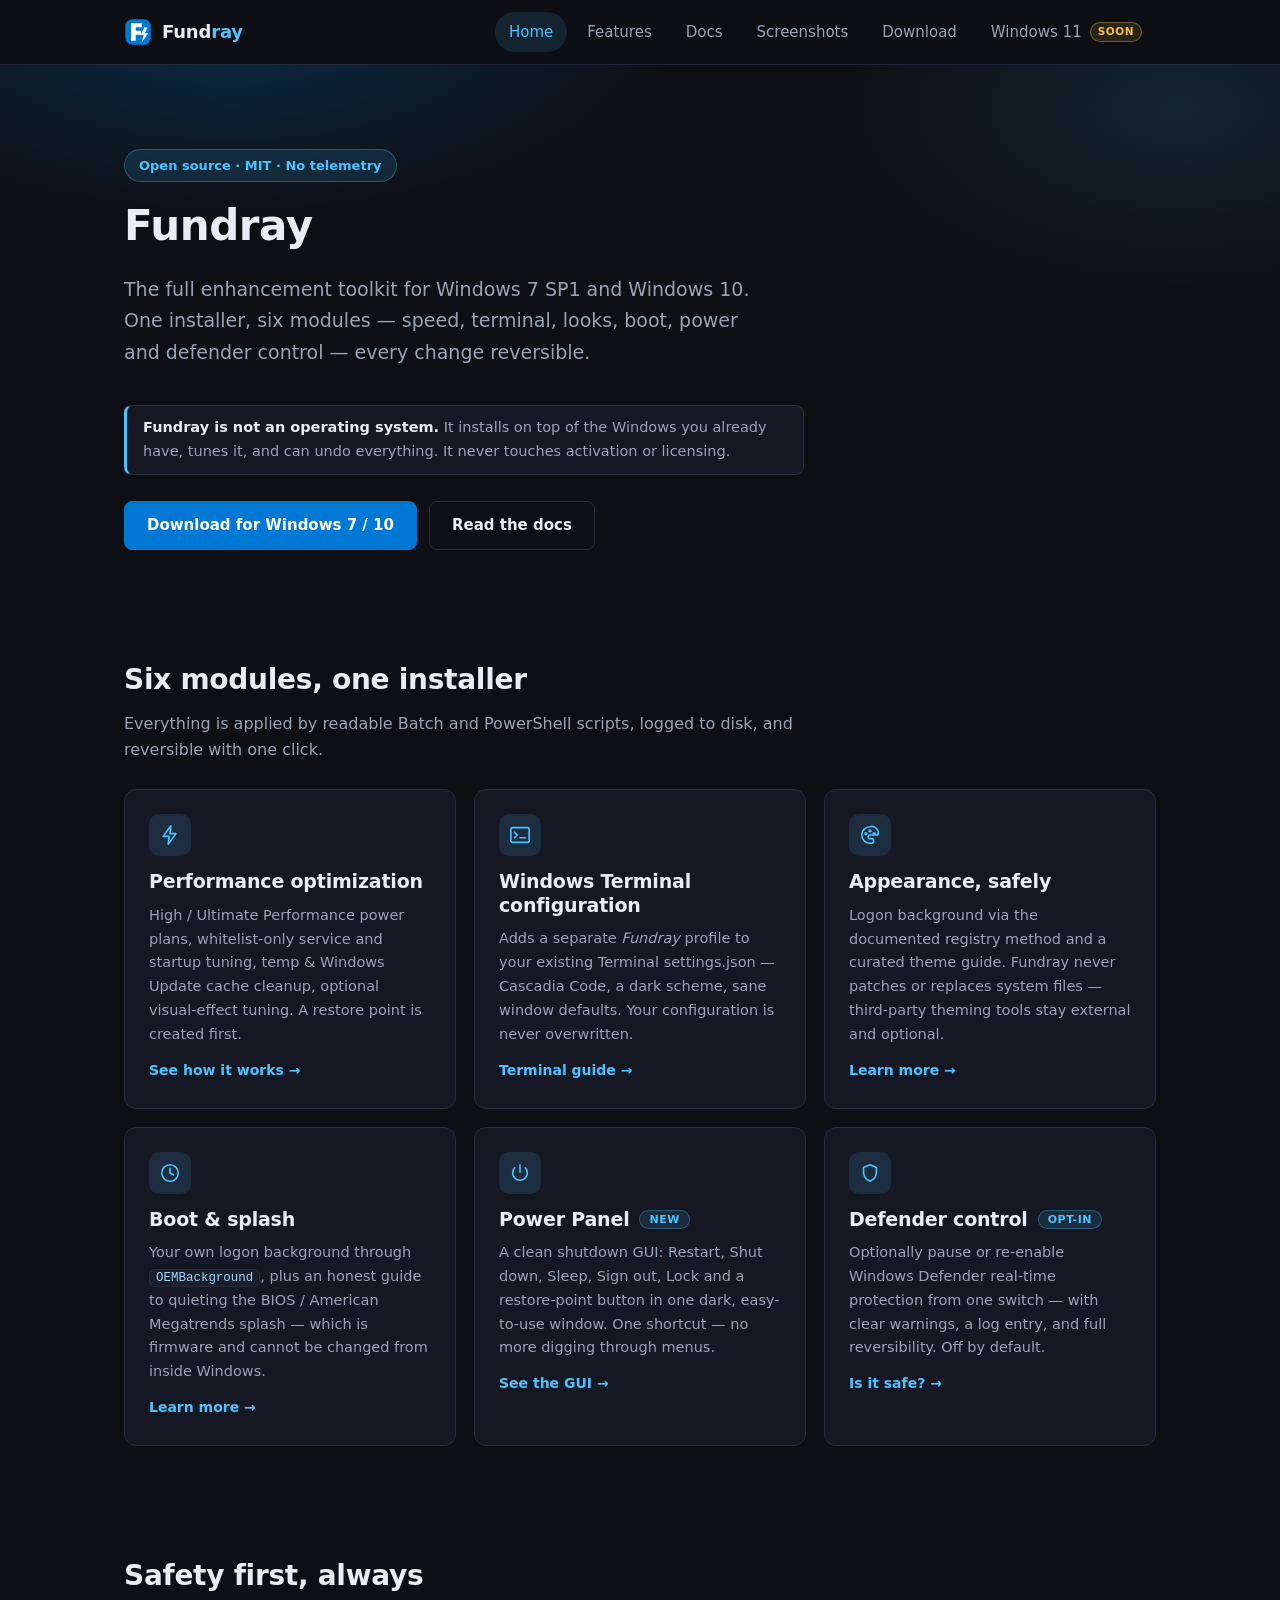
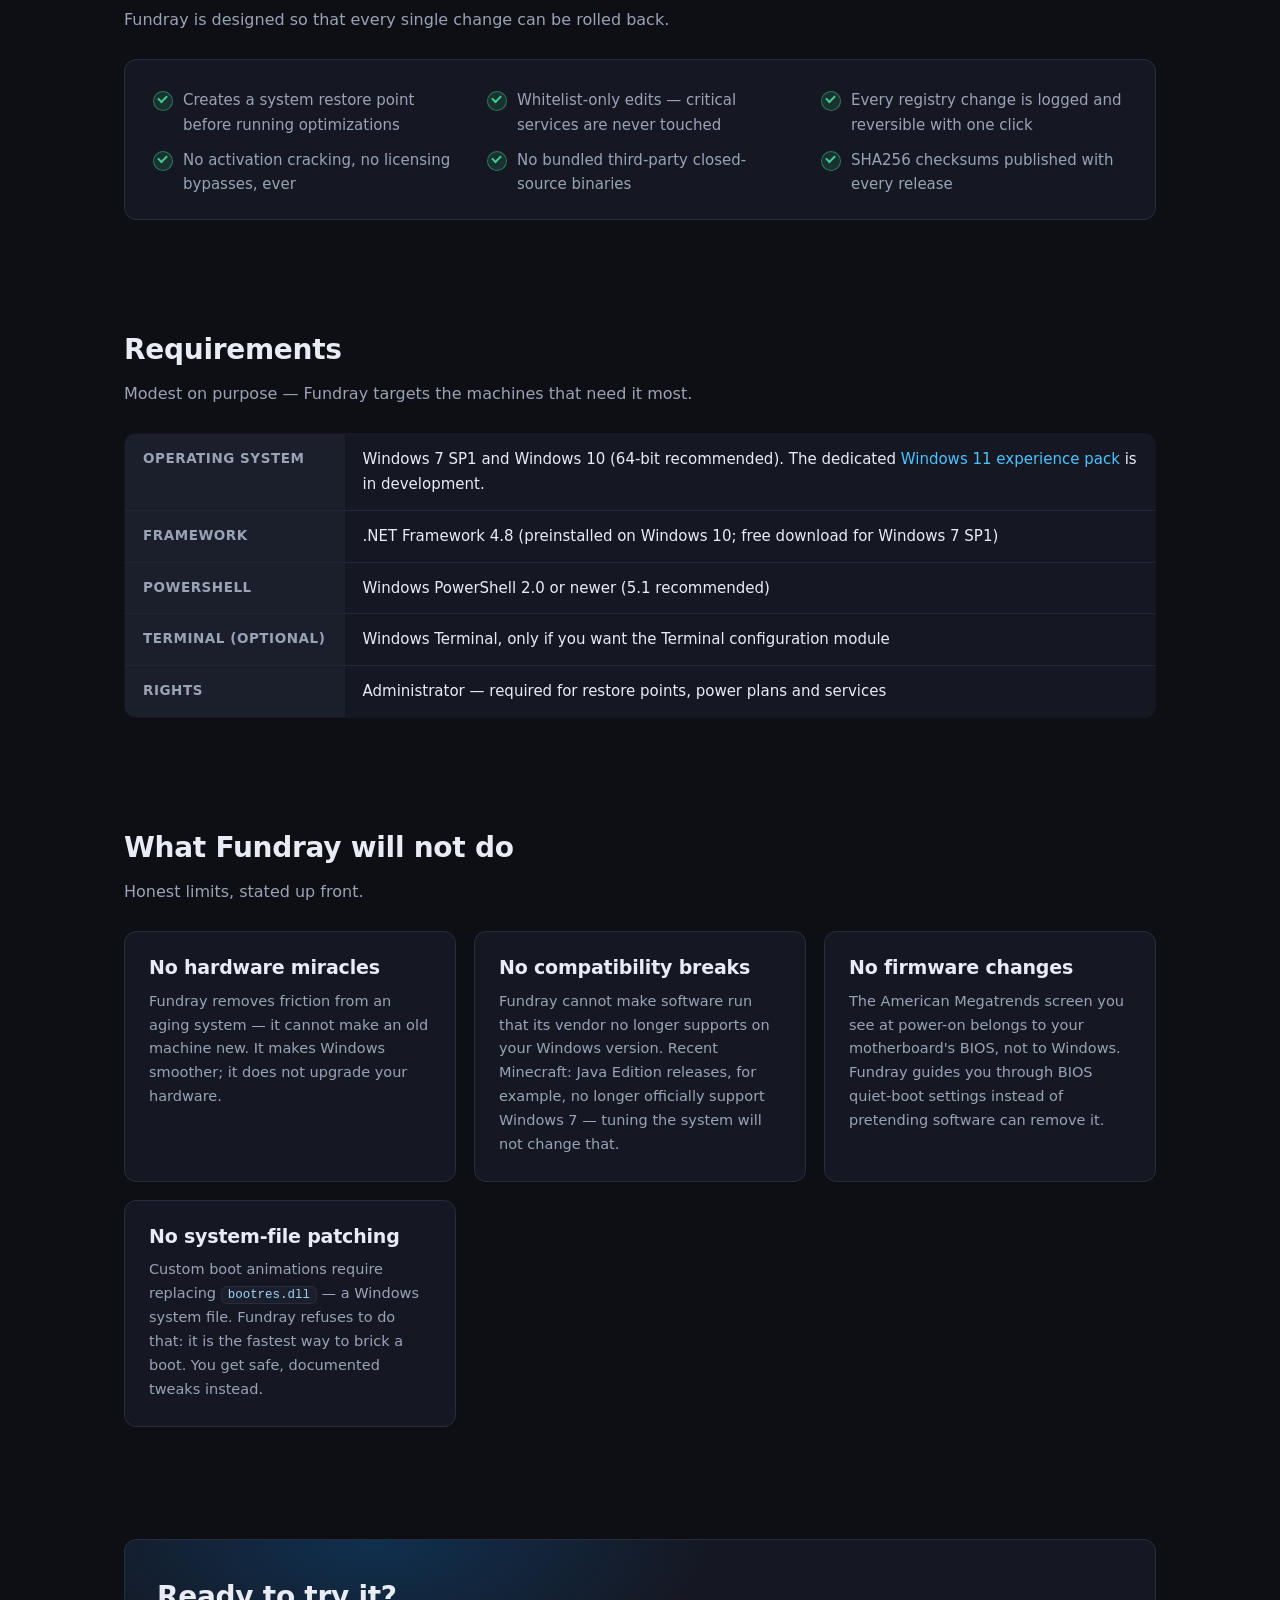
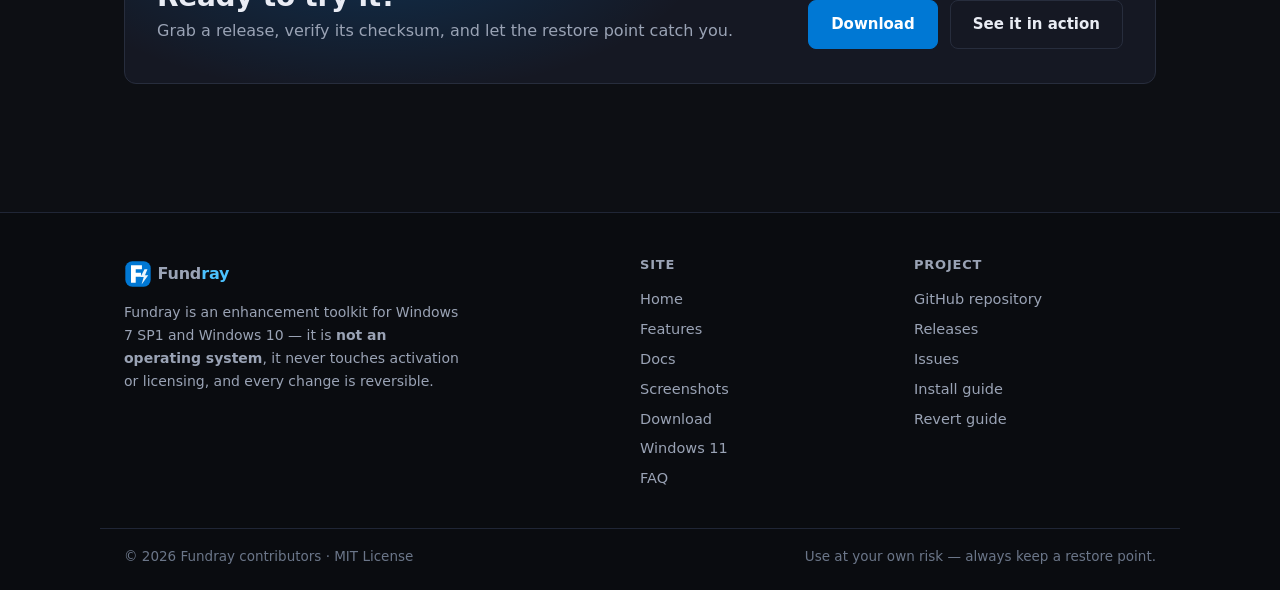
==== index.html @ c8b60fe6 "Fundray v2: full website (7 pages, dark theme, docs+screenshots+FAQ), full installer for Win7/10, Po" ====
<!DOCTYPE html>
<html lang="en">
<head>
  <meta charset="utf-8">
  <meta name="viewport" content="width=device-width, initial-scale=1">
  <title>Fundray — Windows Enhancement Toolkit (not an operating system)</title>
  <meta name="description" content="Fundray is a safe, reversible enhancement toolkit for Windows 7 SP1 and Windows 10: performance tweaks, Windows Terminal configuration, boot and splash, a shutdown GUI and optional Defender control. It is not an operating system.">
  <link rel="icon" type="image/svg+xml" href="assets/favicon.svg">
  <link rel="stylesheet" href="styles.css">
</head>
<body>

  <header class="site-header">
    <div class="nav container">
      <a class="brand" href="index.html">
        <svg class="logo" viewBox="0 0 32 32" xmlns="http://www.w3.org/2000/svg" aria-hidden="true">
          <defs><linearGradient id="lgf-idx" x1="0" y1="0" x2="32" y2="32">
            <stop stop-color="#0078d4"/><stop offset="1" stop-color="#4cc2ff"/>
          </linearGradient></defs>
          <rect x="1.5" y="1.5" width="29" height="29" rx="8" fill="url(#lgf-idx)"/>
          <path d="M8 6h12.5v4.6h-7.1v3.9h6v4.5h-6V26H8z" fill="#fff"/>
          <path d="M23.4 10.6l-4.6 8.9h3.7l-2.4 8.4 7.6-10.6h-3.7l2.8-6.7z" fill="#fff" opacity="0.92"/>
        </svg>
        <span class="brand-name">Fund<span>ray</span></span>
      </a>

      <input type="checkbox" id="nav-toggle" class="nav-toggle" aria-label="Toggle navigation menu">
      <label for="nav-toggle" class="nav-burger" aria-label="Menu">
        <span></span><span></span><span></span>
      </label>

      <ul class="nav-links">
        <li><a href="index.html" class="active">Home</a></li>
        <li><a href="features.html">Features</a></li>
        <li><a href="docs.html">Docs</a></li>
        <li><a href="screenshots.html">Screenshots</a></li>
        <li><a href="download.html">Download</a></li>
        <li><a href="windows11.html">Windows 11 <span class="badge-soon">Soon</span></a></li>
      </ul>
    </div>
  </header>

  <main>


    <section class="hero">
      <div class="container">
        <span class="pill">Open source &middot; MIT &middot; No telemetry</span>
        <h1>Fundray</h1>
        <p class="lead">The full enhancement toolkit for Windows 7 SP1 and Windows 10. One installer,
        six modules — speed, terminal, looks, boot, power and defender control — every change
        reversible.</p>

        <div class="hero-note">
          <strong>Fundray is not an operating system.</strong> It installs on top of the Windows
          you already have, tunes it, and can undo everything. It never touches activation or
          licensing.
        </div>

        <div class="cta-row">
          <a class="btn btn-primary" href="download.html">Download for Windows 7 / 10</a>
          <a class="btn btn-ghost" href="docs.html">Read the docs</a>
        </div>
      </div>
    </section>

    <section class="section">
      <div class="container">
        <div class="section-head">
          <h2>Six modules, one installer</h2>
          <p>Everything is applied by readable Batch and PowerShell scripts, logged to disk,
          and reversible with one click.</p>
        </div>

        <div class="grid-features">
                    <div class="card">
            <div class="card-icon">
              <svg viewBox="0 0 24 24" fill="none" stroke="#4cc2ff" stroke-width="1.8" stroke-linecap="round" stroke-linejoin="round" aria-hidden="true"><path d="M13 2L4.5 13.5H11L10 22l8.5-11.5H12z"/></svg>
            </div>
            <h3>Performance optimization</h3>
            <p>High / Ultimate Performance power plans, whitelist-only service and startup tuning, temp &amp; Windows Update cache cleanup, optional visual-effect tuning. A restore point is created first.</p>
            <a class="card-link" href="features.html">See how it works &rarr;</a>
          </div>
                    <div class="card">
            <div class="card-icon">
              <svg viewBox="0 0 24 24" fill="none" stroke="#4cc2ff" stroke-width="1.8" stroke-linecap="round" stroke-linejoin="round" aria-hidden="true"><rect x="2" y="4" width="20" height="16" rx="2"/><path d="M6 9l3 3-3 3M12 15h6"/></svg>
            </div>
            <h3>Windows Terminal configuration</h3>
            <p>Adds a separate <em>Fundray</em> profile to your existing Terminal settings.json — Cascadia Code, a dark scheme, sane window defaults. Your configuration is never overwritten.</p>
            <a class="card-link" href="docs.html">Terminal guide &rarr;</a>
          </div>
                    <div class="card">
            <div class="card-icon">
              <svg viewBox="0 0 24 24" fill="none" stroke="#4cc2ff" stroke-width="1.8" stroke-linecap="round" stroke-linejoin="round" aria-hidden="true"><path d="M12 3a9 9 0 1 0 0 18h1.5a2.5 2.5 0 0 0 0-5H12a2 2 0 0 1 0-4h7a2 2 0 0 0 2-2 7 7 0 0 0-9-7z"/><circle cx="7.5" cy="10.5" r="1"/><circle cx="12" cy="7.5" r="1"/><circle cx="16.5" cy="10.5" r="1"/></svg>
            </div>
            <h3>Appearance, safely</h3>
            <p>Logon background via the documented registry method and a curated theme guide. Fundray never patches or replaces system files — third-party theming tools stay external and optional.</p>
            <a class="card-link" href="features.html">Learn more &rarr;</a>
          </div>
                    <div class="card">
            <div class="card-icon">
              <svg viewBox="0 0 24 24" fill="none" stroke="#4cc2ff" stroke-width="1.8" stroke-linecap="round" stroke-linejoin="round" aria-hidden="true"><circle cx="12" cy="12" r="9"/><path d="M12 7v5l3.5 2"/></svg>
            </div>
            <h3>Boot &amp; splash</h3>
            <p>Your own logon background through <code>OEMBackground</code>, plus an honest guide to quieting the BIOS / American Megatrends splash — which is firmware and cannot be changed from inside Windows.</p>
            <a class="card-link" href="features.html">Learn more &rarr;</a>
          </div>
                    <div class="card">
            <div class="card-icon">
              <svg viewBox="0 0 24 24" fill="none" stroke="#4cc2ff" stroke-width="1.8" stroke-linecap="round" stroke-linejoin="round" aria-hidden="true"><path d="M12 3v8"/><path d="M6.3 6.3a8 8 0 1 0 11.4 0"/></svg>
            </div>
            <h3>Power Panel <span class="status-chip status-chip-blue">New</span></h3>
            <p>A clean shutdown GUI: Restart, Shut down, Sleep, Sign out, Lock and a restore-point button in one dark, easy-to-use window. One shortcut — no more digging through menus.</p>
            <a class="card-link" href="features.html">See the GUI &rarr;</a>
          </div>
                    <div class="card">
            <div class="card-icon">
              <svg viewBox="0 0 24 24" fill="none" stroke="#4cc2ff" stroke-width="1.8" stroke-linecap="round" stroke-linejoin="round" aria-hidden="true"><path d="M12 3l7 3v5c0 4.4-3 8.4-7 10-4-1.6-7-5.6-7-10V6z"/></svg>
            </div>
            <h3>Defender control <span class="status-chip status-chip-blue">Opt-in</span></h3>
            <p>Optionally pause or re-enable Windows Defender real-time protection from one switch — with clear warnings, a log entry, and full reversibility. Off by default.</p>
            <a class="card-link" href="faq.html">Is it safe? &rarr;</a>
          </div>
        </div>
      </div>
    </section>

    <section class="section">
      <div class="container">
        <div class="section-head">
          <h2>Safety first, always</h2>
          <p>Fundray is designed so that every single change can be rolled back.</p>
        </div>
        <div class="check-band">
          <ul class="check-list">
            <li>Creates a system restore point before running optimizations</li>
            <li>Whitelist-only edits — critical services are never touched</li>
            <li>Every registry change is logged and reversible with one click</li>
            <li>No activation cracking, no licensing bypasses, ever</li>
            <li>No bundled third-party closed-source binaries</li>
            <li>SHA256 checksums published with every release</li>
          </ul>
        </div>
      </div>
    </section>

    <section class="section">
      <div class="container">
        <div class="section-head">
          <h2>Requirements</h2>
          <p>Modest on purpose — Fundray targets the machines that need it most.</p>
        </div>
        <table class="req-table">
          <tr>
            <th scope="row">Operating system</th>
            <td>Windows 7 SP1 and Windows 10 (64-bit recommended). The dedicated
            <a href="windows11.html">Windows 11 experience pack</a> is in development.</td>
          </tr>
          <tr>
            <th scope="row">Framework</th>
            <td>.NET Framework 4.8 (preinstalled on Windows 10; free download for Windows 7 SP1)</td>
          </tr>
          <tr>
            <th scope="row">PowerShell</th>
            <td>Windows PowerShell 2.0 or newer (5.1 recommended)</td>
          </tr>
          <tr>
            <th scope="row">Terminal (optional)</th>
            <td>Windows Terminal, only if you want the Terminal configuration module</td>
          </tr>
          <tr>
            <th scope="row">Rights</th>
            <td>Administrator — required for restore points, power plans and services</td>
          </tr>
        </table>
      </div>
    </section>

    <section class="section">
      <div class="container">
        <div class="section-head">
          <h2>What Fundray will not do</h2>
          <p>Honest limits, stated up front.</p>
        </div>
        <div class="grid-2">
          <div class="card">
            <h3>No hardware miracles</h3>
            <p>Fundray removes friction from an aging system — it cannot make an old machine new.
            It makes Windows smoother; it does not upgrade your hardware.</p>
          </div>
          <div class="card">
            <h3>No compatibility breaks</h3>
            <p>Fundray cannot make software run that its vendor no longer supports on your Windows
            version. Recent Minecraft: Java Edition releases, for example, no longer officially
            support Windows 7 — tuning the system will not change that.</p>
          </div>
          <div class="card">
            <h3>No firmware changes</h3>
            <p>The American Megatrends screen you see at power-on belongs to your motherboard's
            BIOS, not to Windows. Fundray guides you through BIOS quiet-boot settings instead of
            pretending software can remove it.</p>
          </div>
          <div class="card">
            <h3>No system-file patching</h3>
            <p>Custom boot animations require replacing <code>bootres.dll</code> — a Windows system
            file. Fundray refuses to do that: it is the fastest way to brick a boot. You get safe,
            documented tweaks instead.</p>
          </div>
        </div>
      </div>
    </section>

    <section class="section">
      <div class="container">
        <div class="cta-band">
          <div>
            <h2>Ready to try it?</h2>
            <p>Grab a release, verify its checksum, and let the restore point catch you.</p>
          </div>
          <div class="cta-row">
            <a class="btn btn-primary" href="download.html">Download</a>
            <a class="btn btn-ghost" href="screenshots.html">See it in action</a>
          </div>
        </div>
      </div>
    </section>

  </main>

  <footer class="site-footer">
    <div class="container footer-grid">
      <div>
        <a class="brand" href="index.html">
          <svg class="logo" viewBox="0 0 32 32" xmlns="http://www.w3.org/2000/svg" aria-hidden="true">
            <rect x="1.5" y="1.5" width="29" height="29" rx="8" fill="#0078d4"/>
            <path d="M8 6h12.5v4.6h-7.1v3.9h6v4.5h-6V26H8z" fill="#fff"/>
            <path d="M23.4 10.6l-4.6 8.9h3.7l-2.4 8.4 7.6-10.6h-3.7l2.8-6.7z" fill="#fff" opacity="0.92"/>
          </svg>
          <span class="brand-name">Fund<span>ray</span></span>
        </a>
        <p>Fundray is an enhancement toolkit for Windows 7 SP1 and Windows 10 — it is
        <strong>not an operating system</strong>, it never touches activation or licensing,
        and every change is reversible.</p>
      </div>
      <div>
        <h4>Site</h4>
        <a href="index.html">Home</a>
        <a href="features.html">Features</a>
        <a href="docs.html">Docs</a>
        <a href="screenshots.html">Screenshots</a>
        <a href="download.html">Download</a>
        <a href="windows11.html">Windows 11</a>
        <a href="faq.html">FAQ</a>
      </div>
      <div>
        <h4>Project</h4>
        <a href="https://github.com/gefrus112/fundray">GitHub repository</a>
        <a href="https://github.com/gefrus112/fundray/releases">Releases</a>
        <a href="https://github.com/gefrus112/fundray/issues">Issues</a>
        <a href="docs/install.md">Install guide</a>
        <a href="docs/revert.md">Revert guide</a>
      </div>
    </div>
    <div class="container footer-bottom">
      <span>&copy; 2026 Fundray contributors &middot; MIT License</span>
      <span>Use at your own risk — always keep a restore point.</span>
    </div>
  </footer>

</body>
</html>
---- styles.css ----
/* ==========================================================================
   Fundray website — shared stylesheet
   One visual system for every page (Home, Docs, Download, Windows 11).
   Look & feel: Windows 11 dark mode — deep charcoal surfaces, Windows-blue
   accent, Segoe UI type, soft rounded corners. No external dependencies.
   ========================================================================== */

:root {
  --bg: #0d0f14;
  --surface: #151823;
  --surface-2: #1b1f2c;
  --border: #272d3d;
  --border-soft: #202636;
  --text: #e9ecf4;
  --muted: #9aa3b5;
  --accent: #4cc2ff;            /* Windows 11 light blue   */
  --accent-strong: #0078d4;     /* Windows 11 accent blue  */
  --accent-soft: rgba(76, 194, 255, 0.12);
  --warn: #f5c04e;
  --warn-soft: rgba(245, 192, 78, 0.12);
  --ok: #3ecf8e;
  --radius: 12px;
  --radius-sm: 8px;
  --nav-h: 64px;
  --maxw: 1080px;
  --font: "Segoe UI Variable Text", "Segoe UI", system-ui, -apple-system,
          "Helvetica Neue", Arial, sans-serif;
  --mono: "Cascadia Code", "Cascadia Mono", Consolas, "Courier New", monospace;
}

/* --------------------------------------------------------------------------
   Base
   -------------------------------------------------------------------------- */

* { box-sizing: border-box; }

html {
  -webkit-text-size-adjust: 100%;
  scroll-behavior: smooth;
}

body {
  margin: 0;
  background: var(--bg);
  color: var(--text);
  font-family: var(--font);
  font-size: 16px;
  line-height: 1.65;
}

img, svg { display: inline-block; vertical-align: middle; }

a { color: var(--accent); text-decoration: none; }
a:hover { text-decoration: underline; }

h1, h2, h3, h4 { line-height: 1.25; margin: 0 0 0.5em; letter-spacing: -0.01em; }
h1 { font-size: 42px; font-weight: 700; }
h2 { font-size: 28px; font-weight: 650; }
h3 { font-size: 19px; font-weight: 600; }
p  { margin: 0 0 1em; }

::selection { background: var(--accent-strong); color: #fff; }

:focus-visible {
  outline: 2px solid var(--accent);
  outline-offset: 2px;
  border-radius: 4px;
}

.container {
  max-width: var(--maxw);
  margin: 0 auto;
  padding: 0 24px;
}

.muted { color: var(--muted); }

/* --------------------------------------------------------------------------
   Header / navigation (shared by every page)
   -------------------------------------------------------------------------- */

.site-header {
  position: sticky;
  top: 0;
  z-index: 50;
  background: rgba(13, 15, 20, 0.85);
  -webkit-backdrop-filter: blur(10px);
  backdrop-filter: blur(10px);
  border-bottom: 1px solid var(--border-soft);
}

.nav {
  height: var(--nav-h);
  display: flex;
  align-items: center;
  justify-content: space-between;
  gap: 16px;
  position: relative;
}

.brand {
  display: inline-flex;
  align-items: center;
  gap: 10px;
  color: var(--text);
  font-weight: 650;
  font-size: 18px;
  letter-spacing: -0.01em;
}
.brand:hover { text-decoration: none; }
.brand .logo { width: 28px; height: 28px; }
.brand .brand-name span { color: var(--accent); }

.nav-links {
  display: flex;
  align-items: center;
  gap: 6px;
  list-style: none;
  margin: 0;
  padding: 0;
}

.nav-links a {
  display: inline-flex;
  align-items: center;
  gap: 8px;
  padding: 8px 14px;
  border-radius: 999px;
  color: var(--muted);
  font-size: 15px;
  font-weight: 500;
  transition: color 0.15s ease, background-color 0.15s ease;
}
.nav-links a:hover { color: var(--text); background: var(--surface-2); text-decoration: none; }
.nav-links a.active { color: var(--accent); background: var(--accent-soft); }

/* "Soon" chip on the Windows 11 tab — communicates status without redesign */
.badge-soon {
  font-size: 10.5px;
  font-weight: 700;
  letter-spacing: 0.05em;
  text-transform: uppercase;
  color: var(--warn);
  background: var(--warn-soft);
  border: 1px solid rgba(245, 192, 78, 0.35);
  border-radius: 999px;
  padding: 1px 7px;
  line-height: 1.5;
}

/* Mobile navigation — CSS-only checkbox toggle, no JavaScript required */
.nav-toggle { position: absolute; opacity: 0; pointer-events: none; }

.nav-burger {
  display: none;
  width: 42px;
  height: 38px;
  border: 1px solid var(--border);
  border-radius: var(--radius-sm);
  background: var(--surface);
  cursor: pointer;
  flex-direction: column;
  align-items: center;
  justify-content: center;
  gap: 5px;
}
.nav-burger span {
  display: block;
  width: 18px;
  height: 2px;
  border-radius: 2px;
  background: var(--text);
}

@media (max-width: 760px) {
  .nav-burger { display: inline-flex; }

  .nav-links {
    display: none;
    position: absolute;
    top: var(--nav-h);
    left: 0;
    right: 0;
    flex-direction: column;
    align-items: stretch;
    gap: 4px;
    padding: 12px 20px 16px;
    background: #0d0f14;
    border-bottom: 1px solid var(--border);
    box-shadow: 0 18px 30px rgba(0, 0, 0, 0.45);
  }
  .nav-toggle:checked ~ .nav-links { display: flex; }

  .nav-links a {
    width: 100%;
    justify-content: space-between;
    padding: 12px 14px;
    border-radius: 10px;
    font-size: 16px;
  }
}

/* --------------------------------------------------------------------------
   Pills, chips, buttons
   -------------------------------------------------------------------------- */

.pill {
  display: inline-flex;
  align-items: center;
  gap: 7px;
  font-size: 13px;
  font-weight: 600;
  color: var(--accent);
  background: var(--accent-soft);
  border: 1px solid rgba(76, 194, 255, 0.3);
  border-radius: 999px;
  padding: 5px 14px;
  margin-bottom: 18px;
}
.pill-warn {
  color: var(--warn);
  background: var(--warn-soft);
  border-color: rgba(245, 192, 78, 0.35);
}

.status-chip {
  display: inline-block;
  font-size: 11px;
  font-weight: 700;
  letter-spacing: 0.05em;
  text-transform: uppercase;
  color: var(--warn);
  background: var(--warn-soft);
  border: 1px solid rgba(245, 192, 78, 0.35);
  border-radius: 999px;
  padding: 2px 9px;
  vertical-align: middle;
}
.status-chip-blue {
  color: var(--accent);
  background: var(--accent-soft);
  border-color: rgba(76, 194, 255, 0.3);
}

.btn {
  display: inline-flex;
  align-items: center;
  gap: 8px;
  padding: 11px 22px;
  border-radius: var(--radius-sm);
  font-size: 15px;
  font-weight: 600;
  border: 1px solid transparent;
  cursor: pointer;
  transition: background-color 0.15s ease, border-color 0.15s ease, color 0.15s ease;
}
.btn:hover { text-decoration: none; }

.btn-primary {
  color: #fff;
  background: var(--accent-strong);
  border-color: var(--accent-strong);
}
.btn-primary:hover { background: #1a86d9; border-color: #1a86d9; }

.btn-ghost {
  color: var(--text);
  background: transparent;
  border-color: var(--border);
}
.btn-ghost:hover { border-color: var(--accent); color: var(--accent); }

.cta-row { display: flex; flex-wrap: wrap; gap: 12px; margin-top: 26px; }

/* --------------------------------------------------------------------------
   Hero
   -------------------------------------------------------------------------- */

.hero {
  padding: 84px 0 56px;
  background:
    radial-gradient(720px 340px at 18% -10%, rgba(0, 120, 212, 0.28), transparent 62%),
    radial-gradient(560px 300px at 92% 8%, rgba(76, 194, 255, 0.12), transparent 60%);
}
.hero .lead {
  font-size: 19px;
  color: var(--muted);
  max-width: 640px;
}
.hero-compact { padding: 64px 0 40px; }

.hero-note {
  display: inline-block;
  margin-top: 18px;
  padding: 10px 16px;
  border: 1px solid var(--border);
  border-left: 3px solid var(--accent);
  border-radius: var(--radius-sm);
  background: var(--surface);
  color: var(--muted);
  font-size: 14.5px;
  max-width: 680px;
}
.hero-note strong { color: var(--text); }

/* --------------------------------------------------------------------------
   Sections & cards
   -------------------------------------------------------------------------- */

.section { padding: 56px 0; }
.section-tight { padding: 34px 0; }

.section-head { margin-bottom: 26px; }
.section-head p { color: var(--muted); max-width: 700px; margin: 0; }

.grid-features {
  display: grid;
  grid-template-columns: repeat(auto-fit, minmax(250px, 1fr));
  gap: 18px;
}

.card {
  background: var(--surface);
  border: 1px solid var(--border);
  border-radius: var(--radius);
  padding: 24px;
  transition: border-color 0.15s ease, transform 0.15s ease;
}
.card:hover { border-color: #34405a; }

.card .card-icon {
  width: 42px;
  height: 42px;
  border-radius: 10px;
  display: inline-flex;
  align-items: center;
  justify-content: center;
  background: var(--accent-soft);
  margin-bottom: 14px;
}
.card .card-icon svg { width: 22px; height: 22px; }
.card p { color: var(--muted); font-size: 14.5px; margin-bottom: 10px; }
.card p:last-child { margin-bottom: 0; }
.card h3 { display: flex; align-items: center; gap: 10px; flex-wrap: wrap; }
.card .card-link { font-size: 14px; font-weight: 600; }

.grid-2 {
  display: grid;
  grid-template-columns: repeat(auto-fit, minmax(280px, 1fr));
  gap: 18px;
}

/* --------------------------------------------------------------------------
   Safety checklist band
   -------------------------------------------------------------------------- */

.check-band {
  background: var(--surface);
  border: 1px solid var(--border);
  border-radius: var(--radius);
  padding: 28px 28px 22px;
}
.check-list {
  list-style: none;
  margin: 0;
  padding: 0;
  display: grid;
  grid-template-columns: repeat(auto-fit, minmax(300px, 1fr));
  gap: 10px 28px;
}
.check-list li {
  position: relative;
  padding-left: 30px;
  color: var(--muted);
  font-size: 15px;
}
.check-list li::before {
  content: "";
  position: absolute;
  left: 0;
  top: 3px;
  width: 18px;
  height: 18px;
  border-radius: 50%;
  background: rgba(62, 207, 142, 0.14);
  border: 1px solid rgba(62, 207, 142, 0.45);
}
.check-list li::after {
  content: "";
  position: absolute;
  left: 5px;
  top: 7px;
  width: 7px;
  height: 4px;
  border-left: 2px solid var(--ok);
  border-bottom: 2px solid var(--ok);
  transform: rotate(-45deg);
}

/* --------------------------------------------------------------------------
   Tables
   -------------------------------------------------------------------------- */

.req-table {
  width: 100%;
  border-collapse: collapse;
  background: var(--surface);
  border: 1px solid var(--border);
  border-radius: var(--radius);
  overflow: hidden;
}
.req-table th, .req-table td {
  text-align: left;
  padding: 13px 18px;
  border-bottom: 1px solid var(--border-soft);
  vertical-align: top;
}
.req-table th {
  color: var(--muted);
  font-weight: 600;
  font-size: 13.5px;
  text-transform: uppercase;
  letter-spacing: 0.04em;
  width: 220px;
  background: var(--surface-2);
}
.req-table tr:last-child th, .req-table tr:last-child td { border-bottom: none; }
.req-table td { font-size: 15px; }

/* --------------------------------------------------------------------------
   Notice blocks (used for the Windows 11 development notice and similar)
   -------------------------------------------------------------------------- */

.notice {
  background: var(--surface);
  border: 1px solid var(--border);
  border-left: 4px solid var(--accent);
  border-radius: var(--radius);
  padding: 26px 28px;
  margin: 8px 0 0;
}
.notice h2 { margin-bottom: 8px; font-size: 23px; }
.notice p { color: var(--muted); margin: 0; max-width: 760px; }

.notice-dev {
  border-left-color: var(--warn);
  background:
    linear-gradient(180deg, rgba(245, 192, 78, 0.07), rgba(245, 192, 78, 0.02)),
    var(--surface);
  border-color: rgba(245, 192, 78, 0.28);
}
.notice-dev h2 { color: var(--warn); }

/* --------------------------------------------------------------------------
   Windows 11 page — planned-items list
   -------------------------------------------------------------------------- */

.plan-list { list-style: none; margin: 0; padding: 0; display: grid; gap: 14px; }
.plan-list li {
  display: flex;
  align-items: flex-start;
  gap: 14px;
  background: var(--surface);
  border: 1px solid var(--border);
  border-radius: var(--radius);
  padding: 18px 20px;
}
.plan-list .plan-body h3 { margin-bottom: 4px; font-size: 16.5px; }
.plan-list .plan-body p { margin: 0; color: var(--muted); font-size: 14.5px; }
.plan-list .status-chip { margin-top: 2px; white-space: nowrap; }

.footnote { color: var(--muted); font-size: 14px; margin-top: 16px; }

/* --------------------------------------------------------------------------
   Code blocks
   -------------------------------------------------------------------------- */

.code-block {
  background: #10131b;
  border: 1px solid var(--border);
  border-radius: var(--radius-sm);
  padding: 16px 18px;
  font-family: var(--mono);
  font-size: 13.5px;
  line-height: 1.7;
  color: #cdd6e4;
  overflow-x: auto;
  white-space: pre;
  margin: 0 0 12px;
}
.code-block .cmt { color: #6b7689; }

/* --------------------------------------------------------------------------
   CTA band & footer
   -------------------------------------------------------------------------- */

.cta-band {
  background:
    radial-gradient(560px 260px at 24% 0%, rgba(0, 120, 212, 0.25), transparent 60%),
    var(--surface);
  border: 1px solid var(--border);
  border-radius: var(--radius);
  padding: 34px 32px;
  display: flex;
  align-items: center;
  justify-content: space-between;
  gap: 20px;
  flex-wrap: wrap;
}
.cta-band h2 { margin-bottom: 4px; }
.cta-band p { margin: 0; color: var(--muted); }

.site-footer {
  margin-top: 72px;
  border-top: 1px solid var(--border-soft);
  background: #0a0c10;
  padding: 44px 0 0;
}
.footer-grid {
  display: grid;
  grid-template-columns: 2fr 1fr 1fr;
  gap: 32px;
  padding-bottom: 34px;
}
.footer-grid h4 {
  font-size: 13px;
  text-transform: uppercase;
  letter-spacing: 0.06em;
  color: var(--muted);
  margin: 0 0 12px;
}
.footer-grid a {
  display: block;
  color: var(--muted);
  font-size: 14.5px;
  padding: 3px 0;
}
.footer-grid a:hover { color: var(--accent); text-decoration: none; }
.footer-grid .brand { font-size: 16px; margin-bottom: 10px; }
.footer-grid p { color: var(--muted); font-size: 14px; max-width: 340px; }

.footer-bottom {
  display: flex;
  justify-content: space-between;
  gap: 12px;
  flex-wrap: wrap;
  border-top: 1px solid var(--border-soft);
  padding: 16px 24px 22px;
  color: #6b7689;
  font-size: 13.5px;
}

@media (max-width: 760px) {
  .footer-grid { grid-template-columns: 1fr; gap: 24px; }
}

/* --------------------------------------------------------------------------
   Small screens
   -------------------------------------------------------------------------- */

@media (max-width: 640px) {
  h1 { font-size: 32px; }
  h2 { font-size: 23px; }
  .hero { padding: 56px 0 40px; }
  .hero .lead { font-size: 17px; }
  .section { padding: 40px 0; }
  .notice { padding: 20px; }
  .cta-band { padding: 26px 22px; }
  .req-table th { width: 130px; }
  .code-block { font-size: 12.5px; }
}

/* ==========================================================================
   Fundray v2 additions — feature deep-dive, docs, gallery, steps, callouts
   ========================================================================== */

/* Inline code inside prose */
p code, li code, td code, h3 code {
  font-family: var(--mono);
  font-size: 0.86em;
  background: var(--surface-2);
  border: 1px solid var(--border);
  border-radius: 6px;
  padding: 1px 6px;
  color: #9fd4f7;
  white-space: nowrap;
}

/* Feature spotlight rows (features.html) */
.feature-row {
  display: grid;
  grid-template-columns: minmax(0, 5fr) minmax(0, 6fr);
  gap: 26px;
  align-items: center;
  background: var(--surface);
  border: 1px solid var(--border);
  border-radius: var(--radius);
  padding: 30px;
  margin-bottom: 22px;
  transition: border-color 0.15s ease;
}
.feature-row:hover { border-color: #34405a; }
.feature-row.flip { grid-template-columns: minmax(0, 6fr) minmax(0, 5fr); }
.feature-row.flip .feature-copy { order: 2; }
.feature-row.flip .feature-shot { order: 1; }
.feature-copy .kicker {
  font-size: 12px;
  font-weight: 700;
  letter-spacing: 0.08em;
  text-transform: uppercase;
  color: var(--accent);
  margin-bottom: 8px;
}
.feature-copy p { color: var(--muted); font-size: 15px; }
.feature-copy ul { margin: 10px 0 0; padding: 0; list-style: none; }
.feature-copy ul li {
  position: relative;
  padding: 4px 0 4px 26px;
  color: var(--text);
  font-size: 14.5px;
}
.feature-copy ul li::before {
  content: "";
  position: absolute;
  left: 4px;
  top: 11px;
  width: 7px;
  height: 4px;
  border-left: 2px solid var(--accent);
  border-bottom: 2px solid var(--accent);
  transform: rotate(-45deg);
}
.feature-shot {
  background: #10131b;
  border: 1px solid var(--border);
  border-radius: var(--radius-sm);
  overflow: hidden;
  box-shadow: 0 14px 34px rgba(0, 0, 0, 0.4);
}
.feature-shot img { display: block; width: 100%; height: auto; }

/* Docs pages — steps, callouts, doc cards */
.steps { counter-reset: step; margin: 0; padding: 0; list-style: none; }
.steps li {
  counter-increment: step;
  position: relative;
  padding: 0 0 26px 56px;
  border-left: 2px solid var(--border);
  margin-left: 20px;
}
.steps li:last-child { border-left-color: transparent; padding-bottom: 6px; }
.steps li::before {
  content: counter(step);
  position: absolute;
  left: -18px;
  top: -2px;
  width: 34px;
  height: 34px;
  border-radius: 50%;
  background: var(--surface-2);
  border: 2px solid var(--accent-strong);
  color: var(--accent);
  font-weight: 700;
  font-size: 15px;
  display: flex;
  align-items: center;
  justify-content: center;
}
.steps h3 { margin-bottom: 6px; font-size: 17px; }
.steps p { color: var(--muted); margin-bottom: 8px; font-size: 15px; }

.callout {
  border: 1px solid var(--border);
  border-left: 4px solid var(--accent);
  background: var(--surface);
  border-radius: var(--radius-sm);
  padding: 16px 18px;
  margin: 14px 0;
  font-size: 14.5px;
  color: var(--muted);
}
.callout strong { color: var(--text); }
.callout-warn { border-left-color: var(--warn); }
.callout-warn strong { color: var(--warn); }
.callout-danger { border-left-color: #ff6b6b; }
.callout-danger strong { color: #ff8787; }
.callout p:last-child { margin-bottom: 0; }

.doc-grid { display: grid; grid-template-columns: repeat(auto-fit, minmax(250px, 1fr)); gap: 18px; }

/* Screenshot gallery + CSS-only lightbox (no JavaScript needed) */
.gallery {
  display: grid;
  grid-template-columns: repeat(auto-fill, minmax(280px, 1fr));
  gap: 18px;
}
.shot-card {
  background: var(--surface);
  border: 1px solid var(--border);
  border-radius: var(--radius);
  overflow: hidden;
  transition: border-color 0.15s ease, transform 0.15s ease;
}
.shot-card:hover { border-color: #34405a; transform: translateY(-2px); }
.shot-card a { display: block; text-decoration: none; }
.shot-card img { display: block; width: 100%; height: auto; border-bottom: 1px solid var(--border); }
.shot-card figcaption { padding: 13px 16px 15px; }
.shot-card figcaption strong { display: block; font-size: 14.5px; margin-bottom: 2px; }
.shot-card figcaption span { color: var(--muted); font-size: 13px; }

.lightbox {
  position: fixed;
  inset: 0;
  z-index: 100;
  display: none;
  align-items: center;
  justify-content: center;
  padding: 30px;
  background: rgba(5, 7, 10, 0.92);
  -webkit-backdrop-filter: blur(6px);
  backdrop-filter: blur(6px);
}
.lightbox:target { display: flex; }
.lightbox img {
  max-width: min(1040px, 96vw);
  max-height: 82vh;
  border-radius: var(--radius-sm);
  border: 1px solid var(--border);
  box-shadow: 0 30px 80px rgba(0, 0, 0, 0.7);
}
.lightbox .lb-close {
  position: absolute;
  top: 18px;
  right: 26px;
  font-size: 30px;
  color: var(--muted);
  text-decoration: none;
  line-height: 1;
}
.lightbox .lb-close:hover { color: #fff; }

/* FAQ accordion — CSS-only via details/summary */
.faq-item {
  background: var(--surface);
  border: 1px solid var(--border);
  border-radius: var(--radius);
  margin-bottom: 12px;
  overflow: hidden;
}
.faq-item summary {
  cursor: pointer;
  list-style: none;
  padding: 17px 20px;
  font-weight: 600;
  font-size: 15.5px;
  position: relative;
  padding-right: 46px;
}
.faq-item summary::-webkit-details-marker { display: none; }
.faq-item summary::after {
  content: "+";
  position: absolute;
  right: 18px;
  top: 50%;
  transform: translateY(-50%);
  color: var(--accent);
  font-size: 22px;
  font-weight: 400;
  transition: transform 0.15s ease;
}
.faq-item[open] summary::after { content: "–"; }
.faq-item[open] summary { color: var(--accent); }
.faq-item .faq-body { padding: 0 20px 18px; color: var(--muted); font-size: 14.5px; }
.faq-item .faq-body p:last-child { margin-bottom: 0; }

/* Download option cards */
.dl-grid { display: grid; grid-template-columns: repeat(auto-fit, minmax(260px, 1fr)); gap: 18px; }
.dl-card {
  display: flex;
  flex-direction: column;
  background: var(--surface);
  border: 1px solid var(--border);
  border-radius: var(--radius);
  padding: 24px;
  transition: border-color 0.15s ease, transform 0.15s ease;
}
.dl-card:hover { border-color: var(--accent); transform: translateY(-2px); text-decoration: none; }
.dl-card .dl-tag {
  font-size: 11px;
  font-weight: 700;
  letter-spacing: 0.07em;
  text-transform: uppercase;
  color: var(--accent);
  margin-bottom: 10px;
}
.dl-card h3 { margin-bottom: 6px; }
.dl-card p { color: var(--muted); font-size: 14px; flex: 1; }
.dl-card .dl-meta { font-size: 12.5px; color: #6b7689; font-family: var(--mono); }

@media (max-width: 900px) {
  .feature-row, .feature-row.flip { grid-template-columns: 1fr; gap: 18px; padding: 22px; }
  .feature-row.flip .feature-copy { order: 1; }
  .feature-row.flip .feature-shot { order: 2; }
}
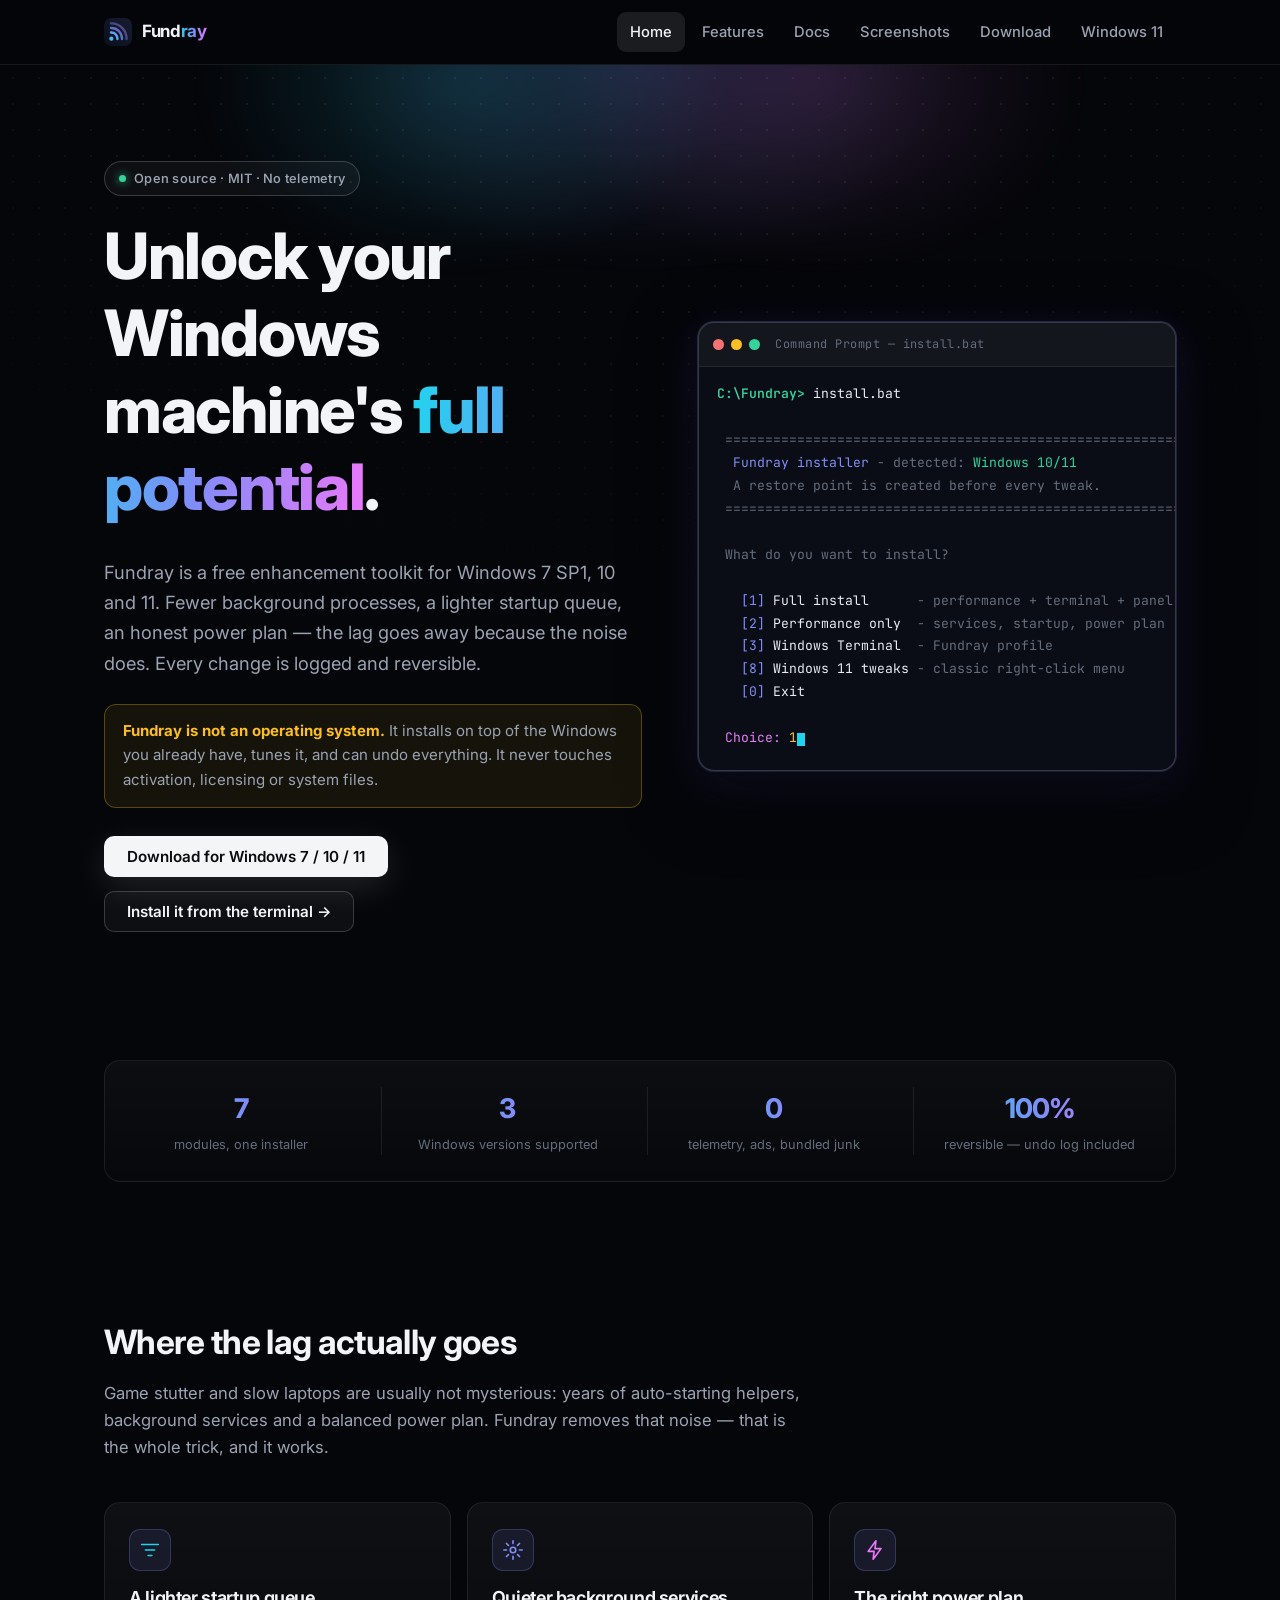
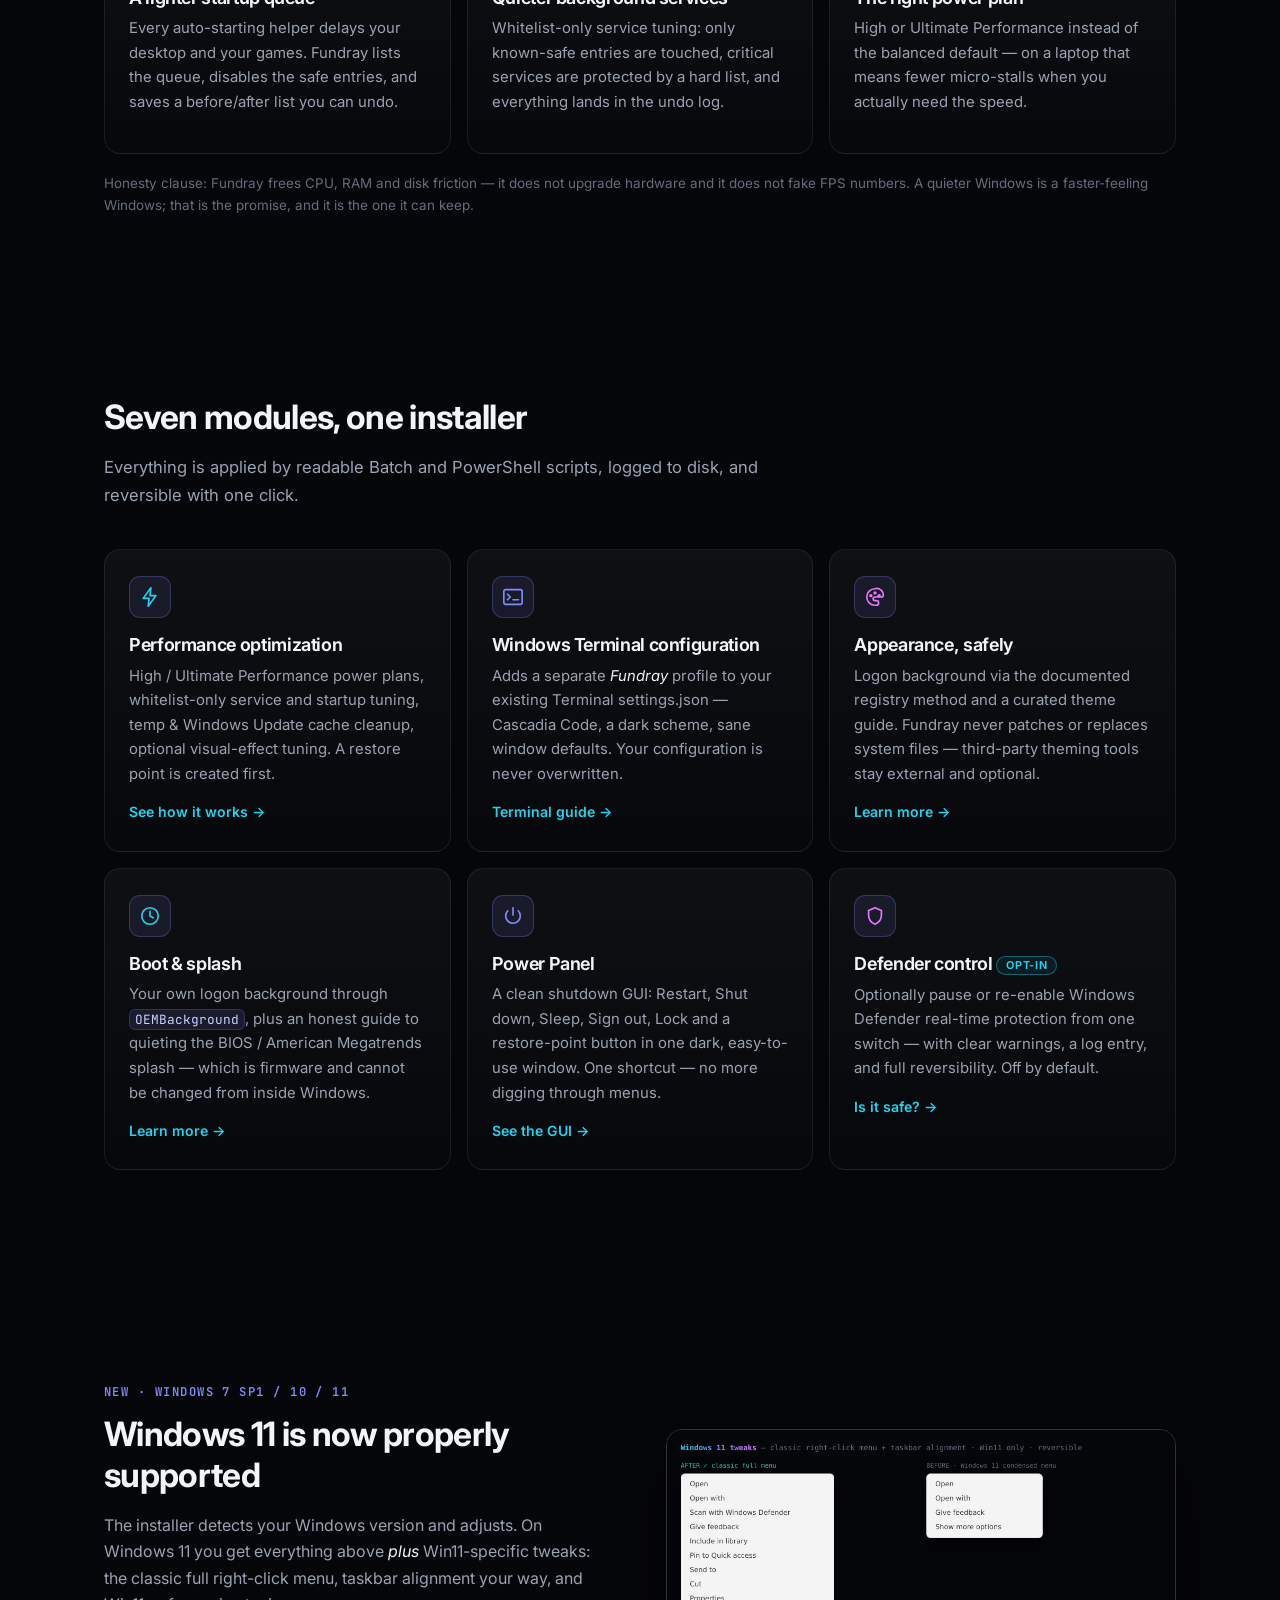
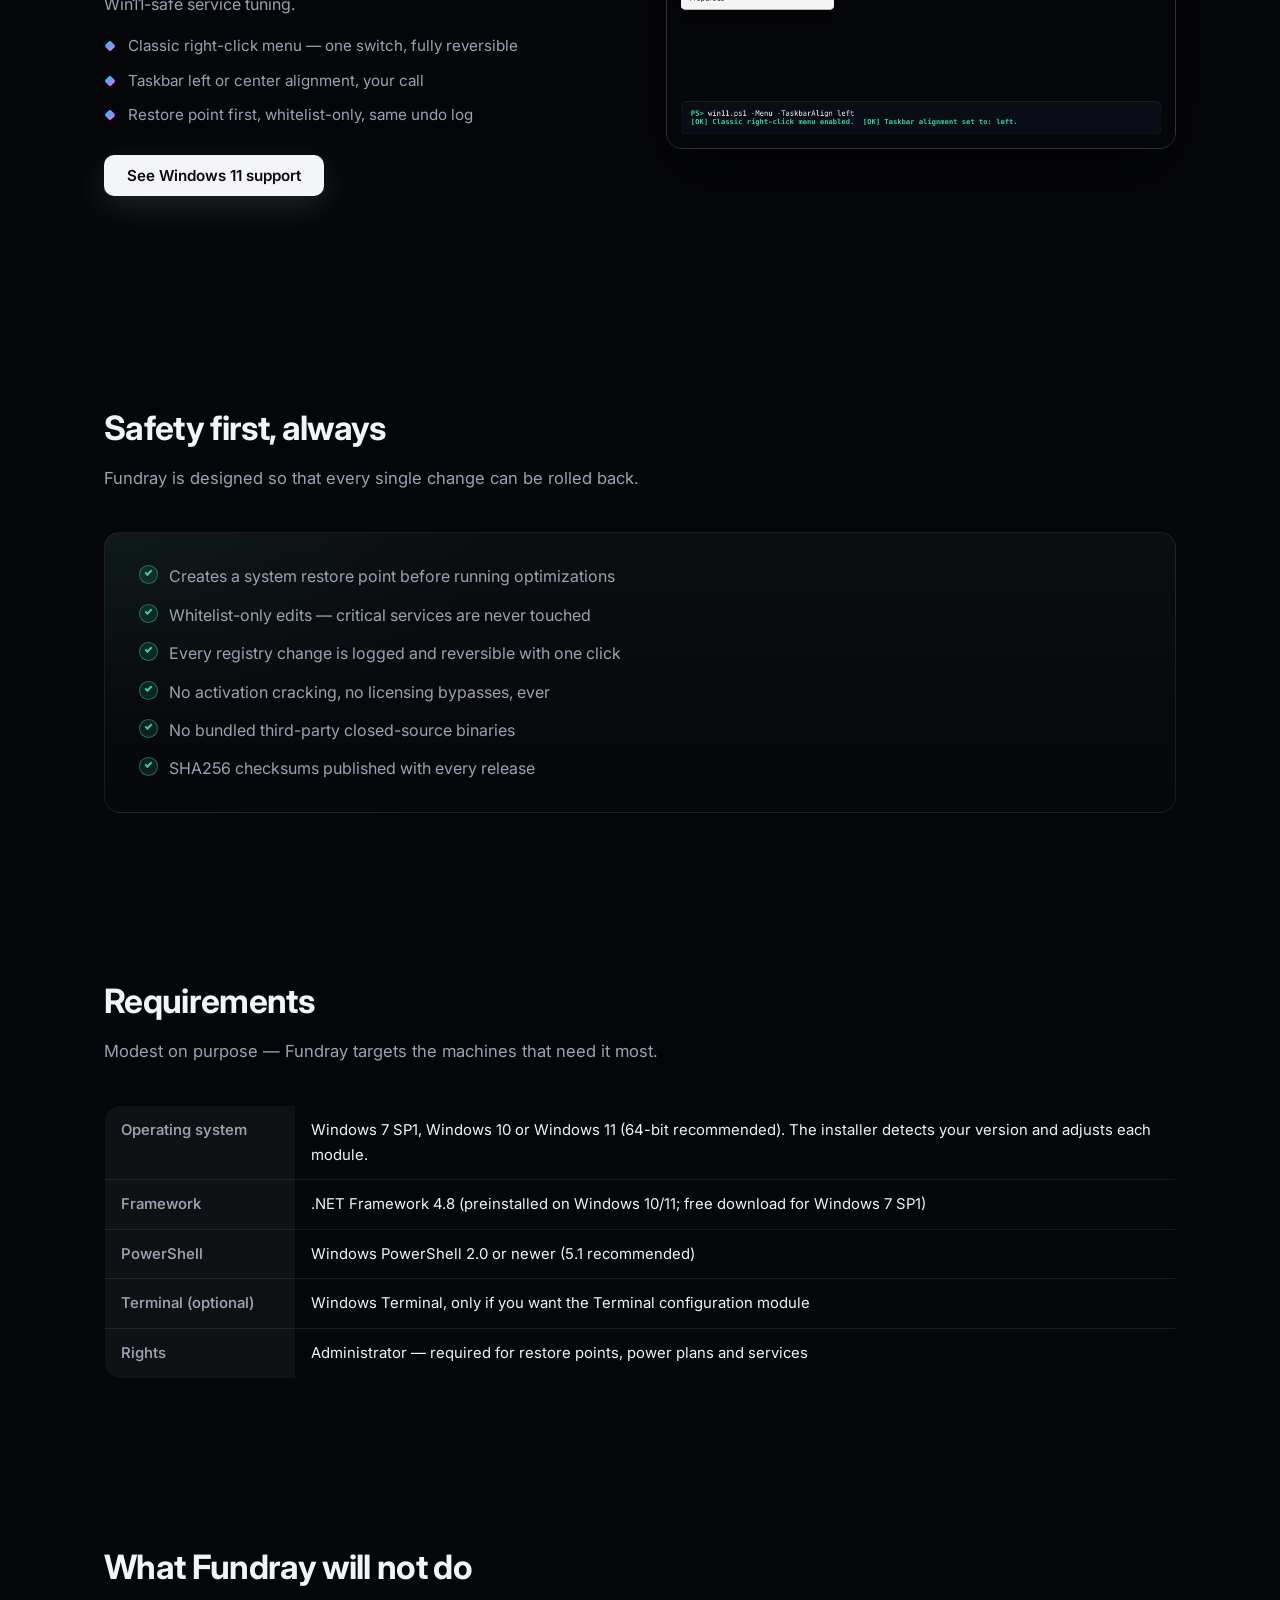
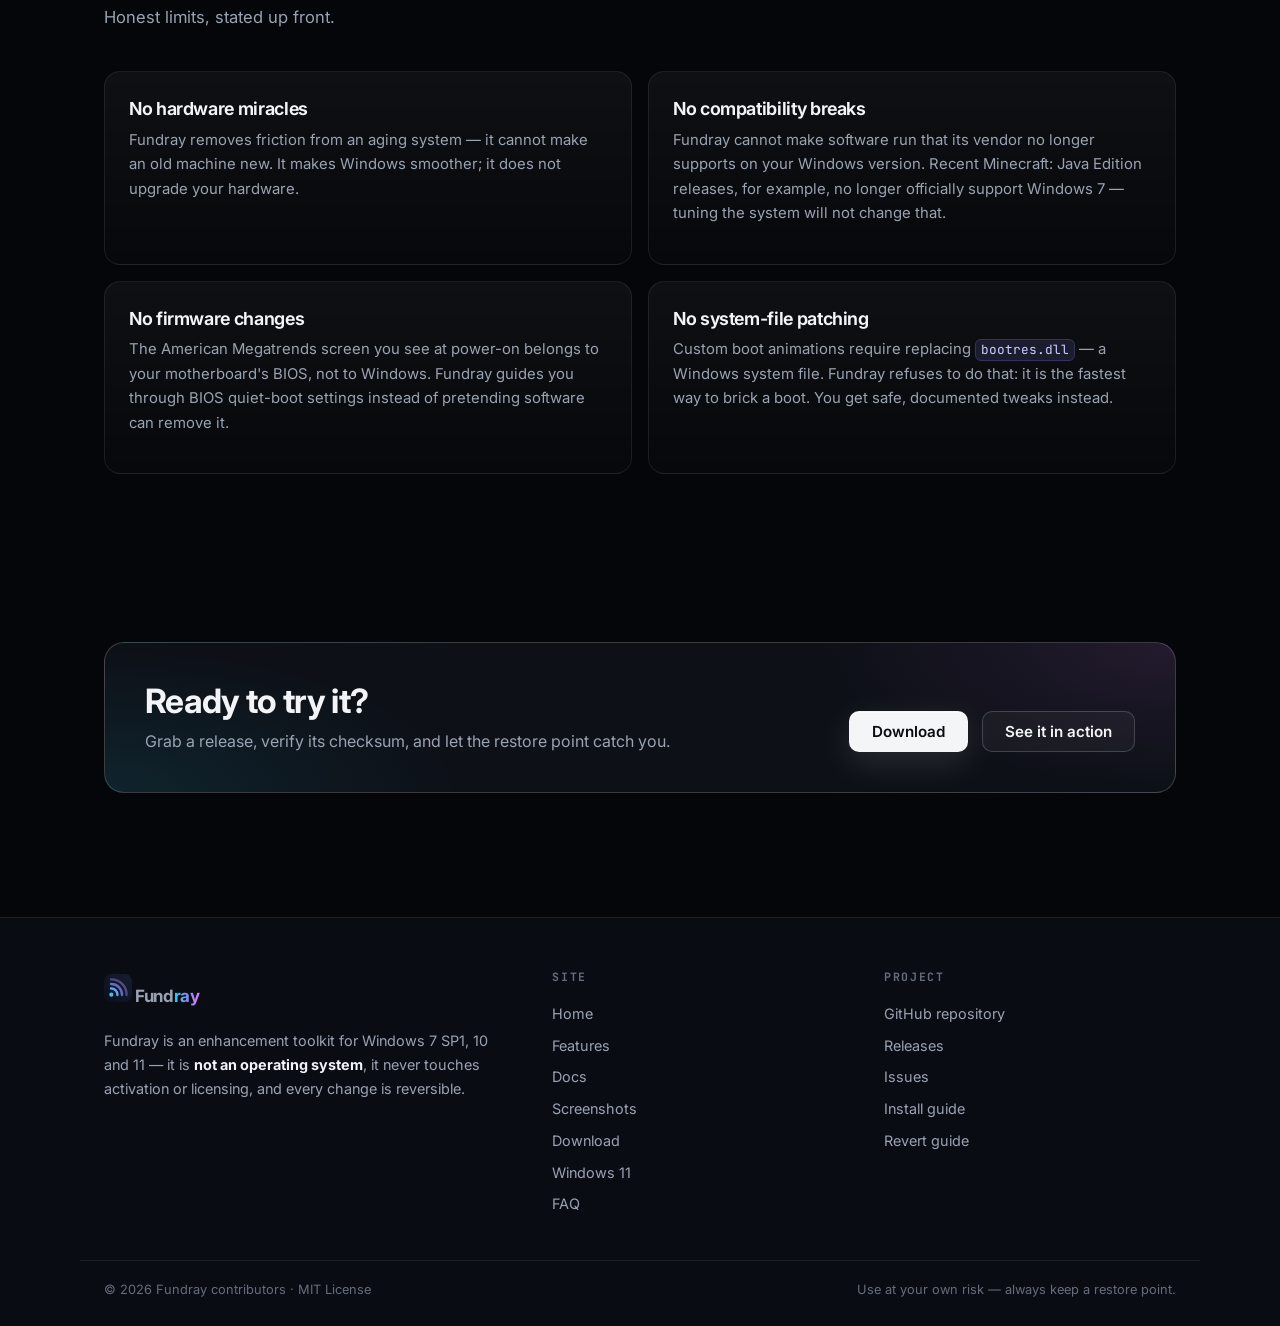
==== commit 7cf08a35: "Fundray v3: original signal-ray logo (replaces Fortnite-like mark), Vercel-style dark redesign, docs" ====
--- a/index.html
+++ b/index.html
@@ -3,23 +3,35 @@
 <head>
   <meta charset="utf-8">
   <meta name="viewport" content="width=device-width, initial-scale=1">
-  <title>Fundray — Windows Enhancement Toolkit (not an operating system)</title>
-  <meta name="description" content="Fundray is a safe, reversible enhancement toolkit for Windows 7 SP1 and Windows 10: performance tweaks, Windows Terminal configuration, boot and splash, a shutdown GUI and optional Defender control. It is not an operating system.">
+  <title>Fundray — Unlock your Windows PC's full potential (not an operating system)</title>
+  <meta name="description" content="Fundray is a free, open-source enhancement toolkit for Windows 7 SP1, 10 and 11: fewer background processes, cleaner startup, a faster-feeling laptop. Every change logged, every change reversible.">
   <link rel="icon" type="image/svg+xml" href="assets/favicon.svg">
+  <link rel="preconnect" href="https://fonts.googleapis.com">
+  <link rel="preconnect" href="https://fonts.gstatic.com" crossorigin>
+  <link href="https://fonts.googleapis.com/css2?family=Inter:wght@400;500;600;700;800&family=JetBrains+Mono:wght@400;600;700&display=swap" rel="stylesheet">
   <link rel="stylesheet" href="styles.css">
 </head>
 <body>
+
+  <a class="skip-link" href="#main">Skip to content</a>
 
   <header class="site-header">
     <div class="nav container">
       <a class="brand" href="index.html">
         <svg class="logo" viewBox="0 0 32 32" xmlns="http://www.w3.org/2000/svg" aria-hidden="true">
-          <defs><linearGradient id="lgf-idx" x1="0" y1="0" x2="32" y2="32">
-            <stop stop-color="#0078d4"/><stop offset="1" stop-color="#4cc2ff"/>
-          </linearGradient></defs>
-          <rect x="1.5" y="1.5" width="29" height="29" rx="8" fill="url(#lgf-idx)"/>
-          <path d="M8 6h12.5v4.6h-7.1v3.9h6v4.5h-6V26H8z" fill="#fff"/>
-          <path d="M23.4 10.6l-4.6 8.9h3.7l-2.4 8.4 7.6-10.6h-3.7l2.8-6.7z" fill="#fff" opacity="0.92"/>
+          <defs>
+            <linearGradient id="frt-home" x1="0" y1="32" x2="32" y2="0" gradientUnits="userSpaceOnUse">
+              <stop stop-color="#0b0e1a"/><stop offset="1" stop-color="#171d33"/>
+            </linearGradient>
+            <linearGradient id="frr-home" x1="4" y1="28" x2="28" y2="4" gradientUnits="userSpaceOnUse">
+              <stop stop-color="#22d3ee"/><stop offset="0.55" stop-color="#818cf8"/><stop offset="1" stop-color="#e879f9"/>
+            </linearGradient>
+          </defs>
+          <rect width="32" height="32" rx="7.5" fill="url(#frt-home)"/>
+          <circle cx="8.4" cy="23.6" r="2.4" fill="url(#frr-home)"/>
+          <path d="M8 16.6 A7 7 0 0 1 15.4 24" fill="none" stroke="url(#frr-home)" stroke-width="2.7" stroke-linecap="round"/>
+          <path d="M8 11.4 A12.2 12.2 0 0 1 20.6 24" fill="none" stroke="url(#frr-home)" stroke-width="2.7" stroke-linecap="round" opacity="0.72"/>
+          <path d="M8 6.2 A17.4 17.4 0 0 1 25.8 24" fill="none" stroke="url(#frr-home)" stroke-width="2.7" stroke-linecap="round" opacity="0.45"/>
         </svg>
         <span class="brand-name">Fund<span>ray</span></span>
       </a>
@@ -35,91 +47,203 @@
         <li><a href="docs.html">Docs</a></li>
         <li><a href="screenshots.html">Screenshots</a></li>
         <li><a href="download.html">Download</a></li>
-        <li><a href="windows11.html">Windows 11 <span class="badge-soon">Soon</span></a></li>
+        <li><a href="windows11.html">Windows 11</a></li>
       </ul>
     </div>
   </header>
 
-  <main>
-
+  <main id="main">
 
     <section class="hero">
       <div class="container">
-        <span class="pill">Open source &middot; MIT &middot; No telemetry</span>
-        <h1>Fundray</h1>
-        <p class="lead">The full enhancement toolkit for Windows 7 SP1 and Windows 10. One installer,
-        six modules — speed, terminal, looks, boot, power and defender control — every change
-        reversible.</p>
-
-        <div class="hero-note">
-          <strong>Fundray is not an operating system.</strong> It installs on top of the Windows
-          you already have, tunes it, and can undo everything. It never touches activation or
-          licensing.
-        </div>
-
-        <div class="cta-row">
-          <a class="btn btn-primary" href="download.html">Download for Windows 7 / 10</a>
-          <a class="btn btn-ghost" href="docs.html">Read the docs</a>
-        </div>
-      </div>
-    </section>
-
-    <section class="section">
-      <div class="container">
-        <div class="section-head">
-          <h2>Six modules, one installer</h2>
+        <div class="hero-grid">
+          <div>
+            <span class="pill">Open source &middot; MIT &middot; No telemetry</span>
+            <h1>Unlock your Windows machine's <span class="grad-text">full potential</span>.</h1>
+            <p class="lead">Fundray is a free enhancement toolkit for Windows 7 SP1, 10 and 11.
+            Fewer background processes, a lighter startup queue, an honest power plan —
+            the lag goes away because the noise does. Every change is logged and reversible.</p>
+
+            <div class="hero-note">
+              <strong>Fundray is not an operating system.</strong> It installs on top of the Windows
+              you already have, tunes it, and can undo everything. It never touches activation,
+              licensing or system files.
+            </div>
+
+            <div class="cta-row">
+              <a class="btn btn-primary" href="download.html">Download for Windows 7 / 10 / 11</a>
+              <a class="btn btn-ghost" href="docs.html">Install it from the terminal &rarr;</a>
+            </div>
+          </div>
+
+          <div class="term" role="img" aria-label="Terminal window showing the Fundray installer menu">
+            <div class="term-bar">
+              <span class="term-dot"></span><span class="term-dot"></span><span class="term-dot"></span>
+              <span class="term-title">Command Prompt — install.bat</span>
+            </div>
+            <div class="term-body"><code><span class="t-prompt">C:\Fundray&gt;</span> <span class="t-cmd">install.bat</span>
+
+<span class="t-dim"> ============================================================</span>
+<span class="t-acc">  Fundray installer</span> <span class="t-dim">- detected:</span> <span class="t-ok">Windows 10/11</span>
+<span class="t-dim">  A restore point is created before every tweak.</span>
+<span class="t-dim"> ============================================================</span>
+
+ <span class="t-dim">What do you want to install?</span>
+
+   <span class="t-acc">[1]</span> <span class="t-cmd">Full install</span>      <span class="t-dim">- performance + terminal + panel</span>
+   <span class="t-acc">[2]</span> <span class="t-cmd">Performance only</span>  <span class="t-dim">- services, startup, power plan</span>
+   <span class="t-acc">[3]</span> <span class="t-cmd">Windows Terminal</span>  <span class="t-dim">- Fundray profile</span>
+   <span class="t-acc">[8]</span> <span class="t-cmd">Windows 11 tweaks</span> <span class="t-dim">- classic right-click menu</span>
+   <span class="t-acc">[0]</span> <span class="t-cmd">Exit</span>
+
+ <span class="t-sel">Choice:</span> <span class="t-warn">1</span><span class="t-cursor"></span></code></div>
+          </div>
+        </div>
+      </div>
+    </section>
+
+    <section class="section-tight">
+      <div class="container">
+        <div class="stat-band">
+          <div class="stat"><div class="stat-num">7</div><p class="stat-label">modules, one installer</p></div>
+          <div class="stat"><div class="stat-num">3</div><p class="stat-label">Windows versions supported</p></div>
+          <div class="stat"><div class="stat-num">0</div><p class="stat-label">telemetry, ads, bundled junk</p></div>
+          <div class="stat"><div class="stat-num">100%</div><p class="stat-label">reversible — undo log included</p></div>
+        </div>
+      </div>
+    </section>
+
+    <section class="section" id="speed">
+      <div class="container">
+        <div class="section-head">
+          <h2>Where the lag actually goes</h2>
+          <p>Game stutter and slow laptops are usually not mysterious: years of auto-starting
+          helpers, background services and a balanced power plan. Fundray removes that noise —
+          that is the whole trick, and it works.</p>
+        </div>
+        <div class="grid-features">
+          <div class="card">
+            <div class="card-icon">
+              <svg viewBox="0 0 24 24" fill="none" stroke="#22d3ee" stroke-width="1.8" stroke-linecap="round" stroke-linejoin="round" aria-hidden="true"><path d="M3 6h18M7 12h10M10 18h4"/></svg>
+            </div>
+            <h3>A lighter startup queue</h3>
+            <p>Every auto-starting helper delays your desktop and your games. Fundray lists the
+            queue, disables the safe entries, and saves a before/after list you can undo.</p>
+          </div>
+          <div class="card">
+            <div class="card-icon">
+              <svg viewBox="0 0 24 24" fill="none" stroke="#818cf8" stroke-width="1.8" stroke-linecap="round" stroke-linejoin="round" aria-hidden="true"><circle cx="12" cy="12" r="3"/><path d="M12 2v3M12 19v3M2 12h3M19 12h3M4.9 4.9l2.1 2.1M17 17l2.1 2.1M19.1 4.9L17 7M7 17l-2.1 2.1"/></svg>
+            </div>
+            <h3>Quieter background services</h3>
+            <p>Whitelist-only service tuning: only known-safe entries are touched, critical
+            services are protected by a hard list, and everything lands in the undo log.</p>
+          </div>
+          <div class="card">
+            <div class="card-icon">
+              <svg viewBox="0 0 24 24" fill="none" stroke="#e879f9" stroke-width="1.8" stroke-linecap="round" stroke-linejoin="round" aria-hidden="true"><path d="M13 2L4.5 13.5H11L10 22l8.5-11.5H12z"/></svg>
+            </div>
+            <h3>The right power plan</h3>
+            <p>High or Ultimate Performance instead of the balanced default — on a laptop that
+            means fewer micro-stalls when you actually need the speed.</p>
+          </div>
+        </div>
+        <p class="footnote" style="margin-top:18px;">Honesty clause: Fundray frees CPU, RAM and disk
+        friction — it does not upgrade hardware and it does not fake FPS numbers. A quieter Windows
+        is a faster-feeling Windows; that is the promise, and it is the one it can keep.</p>
+      </div>
+    </section>
+
+    <section class="section" id="modules">
+      <div class="container">
+        <div class="section-head">
+          <h2>Seven modules, one installer</h2>
           <p>Everything is applied by readable Batch and PowerShell scripts, logged to disk,
           and reversible with one click.</p>
         </div>
 
         <div class="grid-features">
-                    <div class="card">
-            <div class="card-icon">
-              <svg viewBox="0 0 24 24" fill="none" stroke="#4cc2ff" stroke-width="1.8" stroke-linecap="round" stroke-linejoin="round" aria-hidden="true"><path d="M13 2L4.5 13.5H11L10 22l8.5-11.5H12z"/></svg>
+          <div class="card">
+            <div class="card-icon">
+              <svg viewBox="0 0 24 24" fill="none" stroke="#22d3ee" stroke-width="1.8" stroke-linecap="round" stroke-linejoin="round" aria-hidden="true"><path d="M13 2L4.5 13.5H11L10 22l8.5-11.5H12z"/></svg>
             </div>
             <h3>Performance optimization</h3>
-            <p>High / Ultimate Performance power plans, whitelist-only service and startup tuning, temp &amp; Windows Update cache cleanup, optional visual-effect tuning. A restore point is created first.</p>
+            <p>High / Ultimate Performance power plans, whitelist-only service and startup tuning,
+            temp &amp; Windows Update cache cleanup, optional visual-effect tuning. A restore point
+            is created first.</p>
             <a class="card-link" href="features.html">See how it works &rarr;</a>
           </div>
-                    <div class="card">
-            <div class="card-icon">
-              <svg viewBox="0 0 24 24" fill="none" stroke="#4cc2ff" stroke-width="1.8" stroke-linecap="round" stroke-linejoin="round" aria-hidden="true"><rect x="2" y="4" width="20" height="16" rx="2"/><path d="M6 9l3 3-3 3M12 15h6"/></svg>
+          <div class="card">
+            <div class="card-icon">
+              <svg viewBox="0 0 24 24" fill="none" stroke="#818cf8" stroke-width="1.8" stroke-linecap="round" stroke-linejoin="round" aria-hidden="true"><rect x="2" y="4" width="20" height="16" rx="2"/><path d="M6 9l3 3-3 3M12 15h6"/></svg>
             </div>
             <h3>Windows Terminal configuration</h3>
-            <p>Adds a separate <em>Fundray</em> profile to your existing Terminal settings.json — Cascadia Code, a dark scheme, sane window defaults. Your configuration is never overwritten.</p>
+            <p>Adds a separate <em>Fundray</em> profile to your existing Terminal settings.json —
+            Cascadia Code, a dark scheme, sane window defaults. Your configuration is never
+            overwritten.</p>
             <a class="card-link" href="docs.html">Terminal guide &rarr;</a>
           </div>
-                    <div class="card">
-            <div class="card-icon">
-              <svg viewBox="0 0 24 24" fill="none" stroke="#4cc2ff" stroke-width="1.8" stroke-linecap="round" stroke-linejoin="round" aria-hidden="true"><path d="M12 3a9 9 0 1 0 0 18h1.5a2.5 2.5 0 0 0 0-5H12a2 2 0 0 1 0-4h7a2 2 0 0 0 2-2 7 7 0 0 0-9-7z"/><circle cx="7.5" cy="10.5" r="1"/><circle cx="12" cy="7.5" r="1"/><circle cx="16.5" cy="10.5" r="1"/></svg>
+          <div class="card">
+            <div class="card-icon">
+              <svg viewBox="0 0 24 24" fill="none" stroke="#e879f9" stroke-width="1.8" stroke-linecap="round" stroke-linejoin="round" aria-hidden="true"><path d="M12 3a9 9 0 1 0 0 18h1.5a2.5 2.5 0 0 0 0-5H12a2 2 0 0 1 0-4h7a2 2 0 0 0 2-2 7 7 0 0 0-9-7z"/><circle cx="7.5" cy="10.5" r="1"/><circle cx="12" cy="7.5" r="1"/><circle cx="16.5" cy="10.5" r="1"/></svg>
             </div>
             <h3>Appearance, safely</h3>
-            <p>Logon background via the documented registry method and a curated theme guide. Fundray never patches or replaces system files — third-party theming tools stay external and optional.</p>
+            <p>Logon background via the documented registry method and a curated theme guide.
+            Fundray never patches or replaces system files — third-party theming tools stay
+            external and optional.</p>
             <a class="card-link" href="features.html">Learn more &rarr;</a>
           </div>
-                    <div class="card">
-            <div class="card-icon">
-              <svg viewBox="0 0 24 24" fill="none" stroke="#4cc2ff" stroke-width="1.8" stroke-linecap="round" stroke-linejoin="round" aria-hidden="true"><circle cx="12" cy="12" r="9"/><path d="M12 7v5l3.5 2"/></svg>
+          <div class="card">
+            <div class="card-icon">
+              <svg viewBox="0 0 24 24" fill="none" stroke="#22d3ee" stroke-width="1.8" stroke-linecap="round" stroke-linejoin="round" aria-hidden="true"><circle cx="12" cy="12" r="9"/><path d="M12 7v5l3.5 2"/></svg>
             </div>
             <h3>Boot &amp; splash</h3>
-            <p>Your own logon background through <code>OEMBackground</code>, plus an honest guide to quieting the BIOS / American Megatrends splash — which is firmware and cannot be changed from inside Windows.</p>
+            <p>Your own logon background through <code>OEMBackground</code>, plus an honest guide
+            to quieting the BIOS / American Megatrends splash — which is firmware and cannot be
+            changed from inside Windows.</p>
             <a class="card-link" href="features.html">Learn more &rarr;</a>
           </div>
-                    <div class="card">
-            <div class="card-icon">
-              <svg viewBox="0 0 24 24" fill="none" stroke="#4cc2ff" stroke-width="1.8" stroke-linecap="round" stroke-linejoin="round" aria-hidden="true"><path d="M12 3v8"/><path d="M6.3 6.3a8 8 0 1 0 11.4 0"/></svg>
-            </div>
-            <h3>Power Panel <span class="status-chip status-chip-blue">New</span></h3>
-            <p>A clean shutdown GUI: Restart, Shut down, Sleep, Sign out, Lock and a restore-point button in one dark, easy-to-use window. One shortcut — no more digging through menus.</p>
+          <div class="card">
+            <div class="card-icon">
+              <svg viewBox="0 0 24 24" fill="none" stroke="#818cf8" stroke-width="1.8" stroke-linecap="round" stroke-linejoin="round" aria-hidden="true"><path d="M12 3v8"/><path d="M6.3 6.3a8 8 0 1 0 11.4 0"/></svg>
+            </div>
+            <h3>Power Panel</h3>
+            <p>A clean shutdown GUI: Restart, Shut down, Sleep, Sign out, Lock and a restore-point
+            button in one dark, easy-to-use window. One shortcut — no more digging through menus.</p>
             <a class="card-link" href="features.html">See the GUI &rarr;</a>
           </div>
-                    <div class="card">
-            <div class="card-icon">
-              <svg viewBox="0 0 24 24" fill="none" stroke="#4cc2ff" stroke-width="1.8" stroke-linecap="round" stroke-linejoin="round" aria-hidden="true"><path d="M12 3l7 3v5c0 4.4-3 8.4-7 10-4-1.6-7-5.6-7-10V6z"/></svg>
+          <div class="card">
+            <div class="card-icon">
+              <svg viewBox="0 0 24 24" fill="none" stroke="#e879f9" stroke-width="1.8" stroke-linecap="round" stroke-linejoin="round" aria-hidden="true"><path d="M12 3l7 3v5c0 4.4-3 8.4-7 10-4-1.6-7-5.6-7-10V6z"/></svg>
             </div>
             <h3>Defender control <span class="status-chip status-chip-blue">Opt-in</span></h3>
-            <p>Optionally pause or re-enable Windows Defender real-time protection from one switch — with clear warnings, a log entry, and full reversibility. Off by default.</p>
+            <p>Optionally pause or re-enable Windows Defender real-time protection from one switch
+            — with clear warnings, a log entry, and full reversibility. Off by default.</p>
             <a class="card-link" href="faq.html">Is it safe? &rarr;</a>
+          </div>
+        </div>
+      </div>
+    </section>
+
+    <section class="section" id="windows11">
+      <div class="container">
+        <div class="feature-row">
+          <div class="feature-copy">
+            <div class="kicker">New &middot; Windows 7 SP1 / 10 / 11</div>
+            <h2>Windows 11 is now properly supported</h2>
+            <p>The installer detects your Windows version and adjusts. On Windows 11 you get
+            everything above <em>plus</em> Win11-specific tweaks: the classic full right-click menu,
+            taskbar alignment your way, and Win11-safe service tuning.</p>
+            <ul>
+              <li>Classic right-click menu — one switch, fully reversible</li>
+              <li>Taskbar left or center alignment, your call</li>
+              <li>Restore point first, whitelist-only, same undo log</li>
+            </ul>
+            <div class="cta-row">
+              <a class="btn btn-primary" href="windows11.html">See Windows 11 support</a>
+            </div>
+          </div>
+          <div class="feature-shot">
+            <img src="assets/screenshots/win11.png" alt="Fundray Windows 11 tweaks — classic right-click menu and taskbar options" loading="lazy">
           </div>
         </div>
       </div>
@@ -153,12 +277,12 @@
         <table class="req-table">
           <tr>
             <th scope="row">Operating system</th>
-            <td>Windows 7 SP1 and Windows 10 (64-bit recommended). The dedicated
-            <a href="windows11.html">Windows 11 experience pack</a> is in development.</td>
+            <td>Windows 7 SP1, Windows 10 or Windows 11 (64-bit recommended).
+            The installer detects your version and adjusts each module.</td>
           </tr>
           <tr>
             <th scope="row">Framework</th>
-            <td>.NET Framework 4.8 (preinstalled on Windows 10; free download for Windows 7 SP1)</td>
+            <td>.NET Framework 4.8 (preinstalled on Windows 10/11; free download for Windows 7 SP1)</td>
           </tr>
           <tr>
             <th scope="row">PowerShell</th>
@@ -232,13 +356,15 @@
       <div>
         <a class="brand" href="index.html">
           <svg class="logo" viewBox="0 0 32 32" xmlns="http://www.w3.org/2000/svg" aria-hidden="true">
-            <rect x="1.5" y="1.5" width="29" height="29" rx="8" fill="#0078d4"/>
-            <path d="M8 6h12.5v4.6h-7.1v3.9h6v4.5h-6V26H8z" fill="#fff"/>
-            <path d="M23.4 10.6l-4.6 8.9h3.7l-2.4 8.4 7.6-10.6h-3.7l2.8-6.7z" fill="#fff" opacity="0.92"/>
+            <rect width="32" height="32" rx="7.5" fill="url(#frt-home)"/>
+            <circle cx="8.4" cy="23.6" r="2.4" fill="url(#frr-home)"/>
+            <path d="M8 16.6 A7 7 0 0 1 15.4 24" fill="none" stroke="url(#frr-home)" stroke-width="2.7" stroke-linecap="round"/>
+            <path d="M8 11.4 A12.2 12.2 0 0 1 20.6 24" fill="none" stroke="url(#frr-home)" stroke-width="2.7" stroke-linecap="round" opacity="0.72"/>
+            <path d="M8 6.2 A17.4 17.4 0 0 1 25.8 24" fill="none" stroke="url(#frr-home)" stroke-width="2.7" stroke-linecap="round" opacity="0.45"/>
           </svg>
           <span class="brand-name">Fund<span>ray</span></span>
         </a>
-        <p>Fundray is an enhancement toolkit for Windows 7 SP1 and Windows 10 — it is
+        <p>Fundray is an enhancement toolkit for Windows 7 SP1, 10 and 11 — it is
         <strong>not an operating system</strong>, it never touches activation or licensing,
         and every change is reversible.</p>
       </div>
--- a/styles.css
+++ b/styles.css
@@ -1,804 +1,780 @@
-/* ==========================================================================
-   Fundray website — shared stylesheet
-   One visual system for every page (Home, Docs, Download, Windows 11).
-   Look & feel: Windows 11 dark mode — deep charcoal surfaces, Windows-blue
-   accent, Segoe UI type, soft rounded corners. No external dependencies.
-   ========================================================================== */
-
+/* ============================================================================
+   Fundray — website design system (v3, "signal" theme)
+   Vercel-inspired dark UI: near-black canvas, dot grid, glass cards,
+   gradient ray accent (cyan → indigo → fuchsia), terminal components.
+   No frameworks, no JS required.
+   ============================================================================ */
+
+/* ----------------------------------------------------------------------------
+   1. Design tokens
+   ---------------------------------------------------------------------------- */
 :root {
-  --bg: #0d0f14;
-  --surface: #151823;
-  --surface-2: #1b1f2c;
-  --border: #272d3d;
-  --border-soft: #202636;
-  --text: #e9ecf4;
-  --muted: #9aa3b5;
-  --accent: #4cc2ff;            /* Windows 11 light blue   */
-  --accent-strong: #0078d4;     /* Windows 11 accent blue  */
-  --accent-soft: rgba(76, 194, 255, 0.12);
-  --warn: #f5c04e;
-  --warn-soft: rgba(245, 192, 78, 0.12);
-  --ok: #3ecf8e;
-  --radius: 12px;
-  --radius-sm: 8px;
-  --nav-h: 64px;
-  --maxw: 1080px;
-  --font: "Segoe UI Variable Text", "Segoe UI", system-ui, -apple-system,
-          "Helvetica Neue", Arial, sans-serif;
-  --mono: "Cascadia Code", "Cascadia Mono", Consolas, "Courier New", monospace;
-}
-
-/* --------------------------------------------------------------------------
-   Base
-   -------------------------------------------------------------------------- */
-
-* { box-sizing: border-box; }
-
-html {
-  -webkit-text-size-adjust: 100%;
-  scroll-behavior: smooth;
-}
+  --bg:        #05060a;
+  --bg-soft:   #0a0c14;
+  --panel:     #0d1017;
+  --panel-2:   #11141d;
+  --border:    rgba(255, 255, 255, 0.08);
+  --border-hi: rgba(255, 255, 255, 0.18);
+  --text:      #f2f4f8;
+  --muted:     #9aa3b2;
+  --dim:       #646d7c;
+
+  --cyan:      #22d3ee;
+  --indigo:    #818cf8;
+  --fuchsia:   #e879f9;
+  --green:     #34d399;
+  --amber:     #fbbf24;
+  --red:       #f87171;
+
+  --grad: linear-gradient(92deg, var(--cyan) 0%, var(--indigo) 52%, var(--fuchsia) 100%);
+
+  --font-sans: "Inter", -apple-system, BlinkMacSystemFont, "Segoe UI", Roboto,
+               "Helvetica Neue", Arial, sans-serif;
+  --font-mono: "JetBrains Mono", "Cascadia Code", "SF Mono", Consolas,
+               "Liberation Mono", monospace;
+
+  --radius:    12px;
+  --radius-lg: 16px;
+  --shadow:    0 24px 70px rgba(0, 0, 0, 0.55);
+  --glow:      0 0 0 1px rgba(129, 140, 248, 0.28), 0 12px 48px rgba(99, 102, 241, 0.16);
+  --maxw:      1120px;
+}
+
+/* ----------------------------------------------------------------------------
+   2. Reset & base
+   ---------------------------------------------------------------------------- */
+*, *::before, *::after { box-sizing: border-box; }
+
+html { scroll-behavior: smooth; -webkit-text-size-adjust: 100%; }
 
 body {
   margin: 0;
   background: var(--bg);
   color: var(--text);
-  font-family: var(--font);
+  font-family: var(--font-sans);
   font-size: 16px;
   line-height: 1.65;
-}
-
-img, svg { display: inline-block; vertical-align: middle; }
-
-a { color: var(--accent); text-decoration: none; }
-a:hover { text-decoration: underline; }
-
-h1, h2, h3, h4 { line-height: 1.25; margin: 0 0 0.5em; letter-spacing: -0.01em; }
-h1 { font-size: 42px; font-weight: 700; }
-h2 { font-size: 28px; font-weight: 650; }
-h3 { font-size: 19px; font-weight: 600; }
-p  { margin: 0 0 1em; }
-
-::selection { background: var(--accent-strong); color: #fff; }
-
-:focus-visible {
-  outline: 2px solid var(--accent);
-  outline-offset: 2px;
-  border-radius: 4px;
-}
-
-.container {
-  max-width: var(--maxw);
-  margin: 0 auto;
-  padding: 0 24px;
-}
-
-.muted { color: var(--muted); }
-
-/* --------------------------------------------------------------------------
-   Header / navigation (shared by every page)
-   -------------------------------------------------------------------------- */
-
+  -webkit-font-smoothing: antialiased;
+  text-rendering: optimizeLegibility;
+}
+
+img { max-width: 100%; display: block; }
+a { color: var(--cyan); text-decoration: none; }
+a:hover { text-decoration: underline; text-underline-offset: 3px; }
+
+h1, h2, h3, h4 { line-height: 1.2; letter-spacing: -0.02em; margin: 0 0 0.5em; }
+h1 { font-size: clamp(2.4rem, 6vw, 4rem); font-weight: 800; }
+h2 { font-size: clamp(1.5rem, 3.2vw, 2.1rem); font-weight: 700; }
+h3 { font-size: 1.12rem; font-weight: 650; }
+p  { margin: 0 0 1em; color: var(--muted); }
+strong { color: var(--text); }
+em { color: var(--text); font-style: italic; }
+
+code {
+  font-family: var(--font-mono);
+  font-size: 0.86em;
+  background: rgba(129, 140, 248, 0.12);
+  border: 1px solid rgba(129, 140, 248, 0.22);
+  color: #c7d2fe;
+  padding: 0.1em 0.4em;
+  border-radius: 6px;
+  white-space: nowrap;
+}
+
+kbd {
+  font-family: var(--font-mono);
+  font-size: 0.78em;
+  color: var(--text);
+  background: var(--panel-2);
+  border: 1px solid var(--border-hi);
+  border-bottom-width: 2px;
+  border-radius: 6px;
+  padding: 0.12em 0.5em;
+}
+
+::selection { background: rgba(129, 140, 248, 0.45); color: #fff; }
+
+:focus-visible { outline: 2px solid var(--indigo); outline-offset: 3px; border-radius: 4px; }
+
+@media (prefers-reduced-motion: reduce) {
+  html { scroll-behavior: auto; }
+  *, *::before, *::after { animation: none !important; transition: none !important; }
+}
+
+.container { max-width: var(--maxw); margin: 0 auto; padding: 0 24px; }
+
+.skip-link {
+  position: absolute; left: -999px; top: 8px; z-index: 100;
+  background: var(--panel-2); color: var(--text);
+  padding: 10px 16px; border-radius: 8px; border: 1px solid var(--border-hi);
+}
+.skip-link:focus { left: 8px; }
+
+/* ----------------------------------------------------------------------------
+   3. Header & navigation
+   ---------------------------------------------------------------------------- */
 .site-header {
-  position: sticky;
-  top: 0;
-  z-index: 50;
-  background: rgba(13, 15, 20, 0.85);
-  -webkit-backdrop-filter: blur(10px);
-  backdrop-filter: blur(10px);
-  border-bottom: 1px solid var(--border-soft);
-}
-
-.nav {
-  height: var(--nav-h);
-  display: flex;
-  align-items: center;
-  justify-content: space-between;
-  gap: 16px;
+  position: sticky; top: 0; z-index: 50;
+  background: rgba(5, 6, 10, 0.78);
+  backdrop-filter: blur(14px);
+  -webkit-backdrop-filter: blur(14px);
+  border-bottom: 1px solid var(--border);
+}
+
+.nav { display: flex; align-items: center; gap: 28px; min-height: 64px; }
+
+.brand { display: inline-flex; align-items: center; gap: 10px; color: var(--text); font-weight: 700; }
+.brand:hover { text-decoration: none; }
+.brand-name { font-size: 1.06rem; letter-spacing: -0.02em; }
+.brand-name span { background: var(--grad); -webkit-background-clip: text; background-clip: text; color: transparent; }
+
+.logo { width: 28px; height: 28px; border-radius: 7px; flex: 0 0 auto; }
+
+.nav-links {
+  display: flex; align-items: center; gap: 4px;
+  list-style: none; margin: 0 0 0 auto; padding: 0;
+}
+.nav-links a {
+  display: inline-block; padding: 8px 13px; border-radius: 9px;
+  color: var(--muted); font-size: 0.92rem; font-weight: 500;
+  transition: color 0.15s ease, background 0.15s ease;
+}
+.nav-links a:hover { color: var(--text); background: rgba(255, 255, 255, 0.06); text-decoration: none; }
+.nav-links a.active { color: var(--text); background: rgba(255, 255, 255, 0.09); }
+
+.nav-toggle { position: absolute; opacity: 0; pointer-events: none; }
+.nav-burger { display: none; cursor: pointer; padding: 10px; margin-left: auto; }
+.nav-burger span {
+  display: block; width: 22px; height: 2px; margin: 5px 0;
+  background: var(--text); border-radius: 2px;
+  transition: transform 0.2s ease, opacity 0.2s ease;
+}
+
+/* ----------------------------------------------------------------------------
+   4. Hero
+   ---------------------------------------------------------------------------- */
+.hero { position: relative; overflow: hidden; padding: 96px 0 72px; }
+
+.hero::before {
+  /* dot grid */
+  content: ""; position: absolute; inset: 0;
+  background-image: radial-gradient(rgba(255, 255, 255, 0.07) 1px, transparent 1.4px);
+  background-size: 26px 26px;
+  -webkit-mask-image: radial-gradient(ellipse 90% 75% at 50% 0%, #000 35%, transparent 78%);
+          mask-image: radial-gradient(ellipse 90% 75% at 50% 0%, #000 35%, transparent 78%);
+}
+
+.hero::after {
+  /* aurora glow behind the headline */
+  content: ""; position: absolute; top: -220px; left: 50%; width: 900px; height: 480px;
+  transform: translateX(-50%);
+  background:
+    radial-gradient(ellipse 42% 55% at 30% 50%, rgba(34, 211, 238, 0.16), transparent 70%),
+    radial-gradient(ellipse 42% 55% at 70% 50%, rgba(232, 121, 249, 0.13), transparent 70%),
+    radial-gradient(ellipse 50% 60% at 50% 45%, rgba(129, 140, 248, 0.18), transparent 72%);
+  filter: blur(10px);
+  pointer-events: none;
+}
+
+.hero > .container { position: relative; z-index: 1; }
+
+.hero-grid { display: grid; grid-template-columns: 1.06fr 0.94fr; gap: 56px; align-items: center; }
+
+.pill {
+  display: inline-flex; align-items: center; gap: 8px;
+  font-size: 0.8rem; font-weight: 550; letter-spacing: 0.02em;
+  color: var(--muted);
+  border: 1px solid var(--border-hi);
+  background: rgba(255, 255, 255, 0.04);
+  border-radius: 999px; padding: 6px 14px;
+  margin-bottom: 22px;
+}
+.pill::before {
+  content: ""; width: 7px; height: 7px; border-radius: 50%;
+  background: var(--green);
+  box-shadow: 0 0 10px rgba(52, 211, 153, 0.9);
+}
+
+.grad-text {
+  background: var(--grad);
+  -webkit-background-clip: text; background-clip: text; color: transparent;
+}
+
+.lead { font-size: 1.14rem; color: var(--muted); max-width: 34em; }
+
+.hero-note {
+  margin: 26px 0; padding: 14px 18px;
+  border: 1px solid rgba(251, 191, 36, 0.3);
+  background: rgba(251, 191, 36, 0.07);
+  border-radius: var(--radius);
+  color: var(--muted); font-size: 0.94rem;
+}
+.hero-note strong { color: var(--amber); }
+
+.cta-row { display: flex; flex-wrap: wrap; gap: 14px; margin-top: 28px; }
+
+.btn {
+  display: inline-flex; align-items: center; gap: 8px;
+  padding: 12px 22px; border-radius: 10px;
+  font-weight: 600; font-size: 0.95rem; line-height: 1;
+  border: 1px solid transparent;
+  cursor: pointer; transition: transform 0.15s ease, box-shadow 0.2s ease,
+                              background 0.15s ease, border-color 0.15s ease;
+}
+.btn:hover { text-decoration: none; transform: translateY(-1px); }
+
+.btn-primary {
+  background: #f4f5f7; color: #0a0a0f;
+  box-shadow: 0 1px 0 rgba(255, 255, 255, 0.35) inset, 0 10px 34px rgba(255, 255, 255, 0.12);
+}
+.btn-primary:hover { box-shadow: var(--glow), 0 12px 40px rgba(255, 255, 255, 0.16); }
+
+.btn-ghost {
+  background: rgba(255, 255, 255, 0.04); color: var(--text);
+  border-color: var(--border-hi);
+}
+.btn-ghost:hover { background: rgba(255, 255, 255, 0.08); }
+
+/* ----------------------------------------------------------------------------
+   5. Terminal component
+   ---------------------------------------------------------------------------- */
+.term {
+  background: #0a0d15;
+  border: 1px solid var(--border-hi);
+  border-radius: var(--radius-lg);
+  box-shadow: var(--shadow), var(--glow);
+  overflow: hidden;
+  font-family: var(--font-mono);
+  font-size: 0.82rem;
+  line-height: 1.75;
+}
+
+.term-bar {
+  display: flex; align-items: center; gap: 7px;
+  padding: 11px 14px;
+  background: rgba(255, 255, 255, 0.04);
+  border-bottom: 1px solid var(--border);
+}
+.term-dot { width: 11px; height: 11px; border-radius: 50%; background: #2c3140; }
+.term-dot:nth-child(1) { background: #f87171; }
+.term-dot:nth-child(2) { background: #fbbf24; }
+.term-dot:nth-child(3) { background: #34d399; }
+.term-title { margin-left: 8px; color: var(--dim); font-size: 0.74rem; letter-spacing: 0.04em; }
+
+.term-body { padding: 16px 18px 20px; overflow-x: auto; white-space: pre; }
+.term-body code { all: unset; font-family: inherit; }
+
+.t-prompt { color: var(--green); font-weight: 600; }
+.t-path   { color: var(--cyan); }
+.t-cmd    { color: #e7eaf0; }
+.t-dim    { color: var(--dim); }
+.t-ok     { color: var(--green); }
+.t-acc    { color: var(--indigo); }
+.t-warn   { color: var(--amber); }
+.t-sel    { color: var(--fuchsia); }
+
+.t-cursor {
+  display: inline-block; width: 8px; height: 1.05em;
+  background: var(--cyan); vertical-align: text-bottom;
+  animation: blink 1.1s steps(1) infinite;
+}
+@keyframes blink { 50% { opacity: 0; } }
+
+/* Simple inline code block (non-terminal) */
+.code-block {
+  font-family: var(--font-mono);
+  font-size: 0.84rem; line-height: 1.7;
+  background: #0a0d15;
+  border: 1px solid var(--border-hi);
+  border-radius: var(--radius);
+  padding: 16px 18px;
+  overflow-x: auto; white-space: pre;
+  color: #d6dae2;
+  margin: 0 0 1em;
+}
+
+/* ----------------------------------------------------------------------------
+   6. Sections, headings, chips
+   ---------------------------------------------------------------------------- */
+.section    { padding: 84px 0; }
+.section-tight { padding: 56px 0; }
+
+.section-head { max-width: 44em; margin-bottom: 40px; }
+.section-head p { font-size: 1.04rem; }
+
+.kicker {
+  font-family: var(--font-mono);
+  font-size: 0.76rem; font-weight: 600;
+  letter-spacing: 0.12em; text-transform: uppercase;
+  color: var(--indigo);
+  margin-bottom: 12px;
+}
+
+.status-chip {
+  display: inline-block; vertical-align: middle;
+  font-size: 0.68rem; font-weight: 650; letter-spacing: 0.06em;
+  text-transform: uppercase;
+  color: var(--muted);
+  border: 1px solid var(--border-hi);
+  border-radius: 999px; padding: 2px 9px;
+}
+.status-chip-blue  { color: var(--cyan);    border-color: rgba(34, 211, 238, 0.4);  background: rgba(34, 211, 238, 0.08); }
+.status-chip-green { color: var(--green);   border-color: rgba(52, 211, 153, 0.4);  background: rgba(52, 211, 153, 0.08); }
+.badge-soon {
+  font-size: 0.62rem; font-weight: 700; letter-spacing: 0.08em;
+  color: var(--amber); border: 1px solid rgba(251, 191, 36, 0.45);
+  border-radius: 999px; padding: 1px 7px; margin-left: 6px;
+  text-transform: uppercase; vertical-align: middle;
+}
+
+/* ----------------------------------------------------------------------------
+   7. Stat band
+   ---------------------------------------------------------------------------- */
+.stat-band {
+  display: grid; grid-template-columns: repeat(4, 1fr); gap: 14px;
+  border: 1px solid var(--border);
+  border-radius: var(--radius-lg);
+  background: linear-gradient(180deg, rgba(255, 255, 255, 0.035), rgba(255, 255, 255, 0.01));
+  padding: 26px 10px;
+}
+.stat { text-align: center; padding: 0 12px; }
+.stat + .stat { border-left: 1px solid var(--border); }
+.stat-num {
+  font-size: 1.7rem; font-weight: 750; letter-spacing: -0.03em;
+  background: var(--grad); -webkit-background-clip: text; background-clip: text; color: transparent;
+}
+.stat-label { font-size: 0.8rem; color: var(--dim); margin: 2px 0 0; }
+
+/* ----------------------------------------------------------------------------
+   8. Cards & grids
+   ---------------------------------------------------------------------------- */
+.card {
   position: relative;
-}
-
-.brand {
-  display: inline-flex;
-  align-items: center;
-  gap: 10px;
-  color: var(--text);
-  font-weight: 650;
-  font-size: 18px;
-  letter-spacing: -0.01em;
-}
-.brand:hover { text-decoration: none; }
-.brand .logo { width: 28px; height: 28px; }
-.brand .brand-name span { color: var(--accent); }
-
-.nav-links {
-  display: flex;
-  align-items: center;
-  gap: 6px;
-  list-style: none;
-  margin: 0;
-  padding: 0;
-}
-
-.nav-links a {
-  display: inline-flex;
-  align-items: center;
-  gap: 8px;
-  padding: 8px 14px;
-  border-radius: 999px;
-  color: var(--muted);
-  font-size: 15px;
-  font-weight: 500;
-  transition: color 0.15s ease, background-color 0.15s ease;
-}
-.nav-links a:hover { color: var(--text); background: var(--surface-2); text-decoration: none; }
-.nav-links a.active { color: var(--accent); background: var(--accent-soft); }
-
-/* "Soon" chip on the Windows 11 tab — communicates status without redesign */
-.badge-soon {
-  font-size: 10.5px;
-  font-weight: 700;
-  letter-spacing: 0.05em;
-  text-transform: uppercase;
-  color: var(--warn);
-  background: var(--warn-soft);
-  border: 1px solid rgba(245, 192, 78, 0.35);
-  border-radius: 999px;
-  padding: 1px 7px;
-  line-height: 1.5;
-}
-
-/* Mobile navigation — CSS-only checkbox toggle, no JavaScript required */
-.nav-toggle { position: absolute; opacity: 0; pointer-events: none; }
-
-.nav-burger {
-  display: none;
-  width: 42px;
-  height: 38px;
+  background: linear-gradient(180deg, rgba(255, 255, 255, 0.045), rgba(255, 255, 255, 0.012));
   border: 1px solid var(--border);
-  border-radius: var(--radius-sm);
-  background: var(--surface);
-  cursor: pointer;
-  flex-direction: column;
-  align-items: center;
-  justify-content: center;
-  gap: 5px;
-}
-.nav-burger span {
-  display: block;
-  width: 18px;
-  height: 2px;
-  border-radius: 2px;
-  background: var(--text);
-}
-
-@media (max-width: 760px) {
-  .nav-burger { display: inline-flex; }
-
-  .nav-links {
-    display: none;
-    position: absolute;
-    top: var(--nav-h);
-    left: 0;
-    right: 0;
-    flex-direction: column;
-    align-items: stretch;
-    gap: 4px;
-    padding: 12px 20px 16px;
-    background: #0d0f14;
-    border-bottom: 1px solid var(--border);
-    box-shadow: 0 18px 30px rgba(0, 0, 0, 0.45);
-  }
-  .nav-toggle:checked ~ .nav-links { display: flex; }
-
-  .nav-links a {
-    width: 100%;
-    justify-content: space-between;
-    padding: 12px 14px;
-    border-radius: 10px;
-    font-size: 16px;
-  }
-}
-
-/* --------------------------------------------------------------------------
-   Pills, chips, buttons
-   -------------------------------------------------------------------------- */
-
-.pill {
-  display: inline-flex;
-  align-items: center;
-  gap: 7px;
-  font-size: 13px;
-  font-weight: 600;
-  color: var(--accent);
-  background: var(--accent-soft);
-  border: 1px solid rgba(76, 194, 255, 0.3);
-  border-radius: 999px;
-  padding: 5px 14px;
-  margin-bottom: 18px;
-}
-.pill-warn {
-  color: var(--warn);
-  background: var(--warn-soft);
-  border-color: rgba(245, 192, 78, 0.35);
-}
-
-.status-chip {
-  display: inline-block;
-  font-size: 11px;
-  font-weight: 700;
-  letter-spacing: 0.05em;
-  text-transform: uppercase;
-  color: var(--warn);
-  background: var(--warn-soft);
-  border: 1px solid rgba(245, 192, 78, 0.35);
-  border-radius: 999px;
-  padding: 2px 9px;
-  vertical-align: middle;
-}
-.status-chip-blue {
-  color: var(--accent);
-  background: var(--accent-soft);
-  border-color: rgba(76, 194, 255, 0.3);
-}
-
-.btn {
-  display: inline-flex;
-  align-items: center;
-  gap: 8px;
-  padding: 11px 22px;
-  border-radius: var(--radius-sm);
-  font-size: 15px;
-  font-weight: 600;
-  border: 1px solid transparent;
-  cursor: pointer;
-  transition: background-color 0.15s ease, border-color 0.15s ease, color 0.15s ease;
-}
-.btn:hover { text-decoration: none; }
-
-.btn-primary {
-  color: #fff;
-  background: var(--accent-strong);
-  border-color: var(--accent-strong);
-}
-.btn-primary:hover { background: #1a86d9; border-color: #1a86d9; }
-
-.btn-ghost {
-  color: var(--text);
-  background: transparent;
-  border-color: var(--border);
-}
-.btn-ghost:hover { border-color: var(--accent); color: var(--accent); }
-
-.cta-row { display: flex; flex-wrap: wrap; gap: 12px; margin-top: 26px; }
-
-/* --------------------------------------------------------------------------
-   Hero
-   -------------------------------------------------------------------------- */
-
-.hero {
-  padding: 84px 0 56px;
+  border-radius: var(--radius-lg);
+  padding: 26px 24px;
+  transition: transform 0.18s ease, border-color 0.18s ease, box-shadow 0.25s ease;
+}
+.card:hover {
+  transform: translateY(-3px);
+  border-color: rgba(129, 140, 248, 0.45);
+  box-shadow: var(--glow);
+}
+
+.card-icon {
+  width: 42px; height: 42px; border-radius: 11px;
+  display: grid; place-items: center;
+  background: rgba(129, 140, 248, 0.1);
+  border: 1px solid rgba(129, 140, 248, 0.25);
+  margin-bottom: 16px;
+}
+.card-icon svg { width: 22px; height: 22px; }
+
+.card h3 { margin-bottom: 8px; }
+.card p { font-size: 0.93rem; margin-bottom: 12px; }
+
+.card-link {
+  display: inline-block; font-size: 0.88rem; font-weight: 600; color: var(--cyan);
+}
+
+.grid-features { display: grid; grid-template-columns: repeat(3, 1fr); gap: 16px; }
+.grid-2        { display: grid; grid-template-columns: repeat(2, 1fr); gap: 16px; }
+.doc-grid      { display: grid; grid-template-columns: repeat(3, 1fr); gap: 16px; }
+
+/* ----------------------------------------------------------------------------
+   9. Check band & lists
+   ---------------------------------------------------------------------------- */
+.check-band {
+  border: 1px solid var(--border);
+  border-radius: var(--radius-lg);
   background:
-    radial-gradient(720px 340px at 18% -10%, rgba(0, 120, 212, 0.28), transparent 62%),
-    radial-gradient(560px 300px at 92% 8%, rgba(76, 194, 255, 0.12), transparent 60%);
-}
-.hero .lead {
-  font-size: 19px;
-  color: var(--muted);
-  max-width: 640px;
-}
-.hero-compact { padding: 64px 0 40px; }
-
-.hero-note {
-  display: inline-block;
-  margin-top: 18px;
-  padding: 10px 16px;
-  border: 1px solid var(--border);
-  border-left: 3px solid var(--accent);
-  border-radius: var(--radius-sm);
-  background: var(--surface);
-  color: var(--muted);
-  font-size: 14.5px;
-  max-width: 680px;
-}
-.hero-note strong { color: var(--text); }
-
-/* --------------------------------------------------------------------------
-   Sections & cards
-   -------------------------------------------------------------------------- */
-
-.section { padding: 56px 0; }
-.section-tight { padding: 34px 0; }
-
-.section-head { margin-bottom: 26px; }
-.section-head p { color: var(--muted); max-width: 700px; margin: 0; }
-
-.grid-features {
-  display: grid;
-  grid-template-columns: repeat(auto-fit, minmax(250px, 1fr));
-  gap: 18px;
-}
-
-.card {
-  background: var(--surface);
-  border: 1px solid var(--border);
-  border-radius: var(--radius);
-  padding: 24px;
-  transition: border-color 0.15s ease, transform 0.15s ease;
-}
-.card:hover { border-color: #34405a; }
-
-.card .card-icon {
-  width: 42px;
-  height: 42px;
-  border-radius: 10px;
-  display: inline-flex;
-  align-items: center;
-  justify-content: center;
-  background: var(--accent-soft);
-  margin-bottom: 14px;
-}
-.card .card-icon svg { width: 22px; height: 22px; }
-.card p { color: var(--muted); font-size: 14.5px; margin-bottom: 10px; }
-.card p:last-child { margin-bottom: 0; }
-.card h3 { display: flex; align-items: center; gap: 10px; flex-wrap: wrap; }
-.card .card-link { font-size: 14px; font-weight: 600; }
-
-.grid-2 {
-  display: grid;
-  grid-template-columns: repeat(auto-fit, minmax(280px, 1fr));
-  gap: 18px;
-}
-
-/* --------------------------------------------------------------------------
-   Safety checklist band
-   -------------------------------------------------------------------------- */
-
-.check-band {
-  background: var(--surface);
-  border: 1px solid var(--border);
-  border-radius: var(--radius);
-  padding: 28px 28px 22px;
-}
-.check-list {
-  list-style: none;
-  margin: 0;
-  padding: 0;
-  display: grid;
-  grid-template-columns: repeat(auto-fit, minmax(300px, 1fr));
-  gap: 10px 28px;
-}
-.check-list li {
-  position: relative;
-  padding-left: 30px;
-  color: var(--muted);
-  font-size: 15px;
-}
+    radial-gradient(ellipse 60% 120% at 0% 0%, rgba(52, 211, 153, 0.06), transparent 60%),
+    linear-gradient(180deg, rgba(255, 255, 255, 0.03), rgba(255, 255, 255, 0.008));
+  padding: 30px 34px;
+}
+.check-list { list-style: none; margin: 0; padding: 0; display: grid; gap: 12px; }
+.check-list li { position: relative; padding-left: 30px; color: var(--muted); }
 .check-list li::before {
-  content: "";
-  position: absolute;
-  left: 0;
-  top: 3px;
-  width: 18px;
-  height: 18px;
-  border-radius: 50%;
-  background: rgba(62, 207, 142, 0.14);
-  border: 1px solid rgba(62, 207, 142, 0.45);
+  content: ""; position: absolute; left: 0; top: 2px;
+  width: 19px; height: 19px; border-radius: 50%;
+  background: rgba(52, 211, 153, 0.12);
+  border: 1px solid rgba(52, 211, 153, 0.45);
 }
 .check-list li::after {
-  content: "";
-  position: absolute;
-  left: 5px;
-  top: 7px;
-  width: 7px;
-  height: 4px;
-  border-left: 2px solid var(--ok);
-  border-bottom: 2px solid var(--ok);
+  content: ""; position: absolute; left: 5.5px; top: 7px;
+  width: 7px; height: 4px;
+  border-left: 2px solid var(--green); border-bottom: 2px solid var(--green);
   transform: rotate(-45deg);
 }
 
-/* --------------------------------------------------------------------------
-   Tables
-   -------------------------------------------------------------------------- */
-
-.req-table {
-  width: 100%;
-  border-collapse: collapse;
-  background: var(--surface);
-  border: 1px solid var(--border);
-  border-radius: var(--radius);
-  overflow: hidden;
-}
-.req-table th, .req-table td {
-  text-align: left;
-  padding: 13px 18px;
-  border-bottom: 1px solid var(--border-soft);
-  vertical-align: top;
-}
-.req-table th {
-  color: var(--muted);
-  font-weight: 600;
-  font-size: 13.5px;
-  text-transform: uppercase;
-  letter-spacing: 0.04em;
-  width: 220px;
-  background: var(--surface-2);
-}
-.req-table tr:last-child th, .req-table tr:last-child td { border-bottom: none; }
-.req-table td { font-size: 15px; }
-
-/* --------------------------------------------------------------------------
-   Notice blocks (used for the Windows 11 development notice and similar)
-   -------------------------------------------------------------------------- */
-
-.notice {
-  background: var(--surface);
-  border: 1px solid var(--border);
-  border-left: 4px solid var(--accent);
-  border-radius: var(--radius);
-  padding: 26px 28px;
-  margin: 8px 0 0;
-}
-.notice h2 { margin-bottom: 8px; font-size: 23px; }
-.notice p { color: var(--muted); margin: 0; max-width: 760px; }
-
-.notice-dev {
-  border-left-color: var(--warn);
-  background:
-    linear-gradient(180deg, rgba(245, 192, 78, 0.07), rgba(245, 192, 78, 0.02)),
-    var(--surface);
-  border-color: rgba(245, 192, 78, 0.28);
-}
-.notice-dev h2 { color: var(--warn); }
-
-/* --------------------------------------------------------------------------
-   Windows 11 page — planned-items list
-   -------------------------------------------------------------------------- */
-
-.plan-list { list-style: none; margin: 0; padding: 0; display: grid; gap: 14px; }
-.plan-list li {
-  display: flex;
-  align-items: flex-start;
-  gap: 14px;
-  background: var(--surface);
-  border: 1px solid var(--border);
-  border-radius: var(--radius);
-  padding: 18px 20px;
-}
-.plan-list .plan-body h3 { margin-bottom: 4px; font-size: 16.5px; }
-.plan-list .plan-body p { margin: 0; color: var(--muted); font-size: 14.5px; }
-.plan-list .status-chip { margin-top: 2px; white-space: nowrap; }
-
-.footnote { color: var(--muted); font-size: 14px; margin-top: 16px; }
-
-/* --------------------------------------------------------------------------
-   Code blocks
-   -------------------------------------------------------------------------- */
-
-.code-block {
-  background: #10131b;
-  border: 1px solid var(--border);
-  border-radius: var(--radius-sm);
-  padding: 16px 18px;
-  font-family: var(--mono);
-  font-size: 13.5px;
-  line-height: 1.7;
-  color: #cdd6e4;
-  overflow-x: auto;
-  white-space: pre;
-  margin: 0 0 12px;
-}
-.code-block .cmt { color: #6b7689; }
-
-/* --------------------------------------------------------------------------
-   CTA band & footer
-   -------------------------------------------------------------------------- */
-
-.cta-band {
-  background:
-    radial-gradient(560px 260px at 24% 0%, rgba(0, 120, 212, 0.25), transparent 60%),
-    var(--surface);
-  border: 1px solid var(--border);
-  border-radius: var(--radius);
-  padding: 34px 32px;
-  display: flex;
-  align-items: center;
-  justify-content: space-between;
-  gap: 20px;
-  flex-wrap: wrap;
-}
-.cta-band h2 { margin-bottom: 4px; }
-.cta-band p { margin: 0; color: var(--muted); }
-
-.site-footer {
-  margin-top: 72px;
-  border-top: 1px solid var(--border-soft);
-  background: #0a0c10;
-  padding: 44px 0 0;
-}
-.footer-grid {
-  display: grid;
-  grid-template-columns: 2fr 1fr 1fr;
-  gap: 32px;
-  padding-bottom: 34px;
-}
-.footer-grid h4 {
-  font-size: 13px;
-  text-transform: uppercase;
-  letter-spacing: 0.06em;
-  color: var(--muted);
-  margin: 0 0 12px;
-}
-.footer-grid a {
-  display: block;
-  color: var(--muted);
-  font-size: 14.5px;
-  padding: 3px 0;
-}
-.footer-grid a:hover { color: var(--accent); text-decoration: none; }
-.footer-grid .brand { font-size: 16px; margin-bottom: 10px; }
-.footer-grid p { color: var(--muted); font-size: 14px; max-width: 340px; }
-
-.footer-bottom {
-  display: flex;
-  justify-content: space-between;
-  gap: 12px;
-  flex-wrap: wrap;
-  border-top: 1px solid var(--border-soft);
-  padding: 16px 24px 22px;
-  color: #6b7689;
-  font-size: 13.5px;
-}
-
-@media (max-width: 760px) {
-  .footer-grid { grid-template-columns: 1fr; gap: 24px; }
-}
-
-/* --------------------------------------------------------------------------
-   Small screens
-   -------------------------------------------------------------------------- */
-
-@media (max-width: 640px) {
-  h1 { font-size: 32px; }
-  h2 { font-size: 23px; }
-  .hero { padding: 56px 0 40px; }
-  .hero .lead { font-size: 17px; }
-  .section { padding: 40px 0; }
-  .notice { padding: 20px; }
-  .cta-band { padding: 26px 22px; }
-  .req-table th { width: 130px; }
-  .code-block { font-size: 12.5px; }
-}
-
-/* ==========================================================================
-   Fundray v2 additions — feature deep-dive, docs, gallery, steps, callouts
-   ========================================================================== */
-
-/* Inline code inside prose */
-p code, li code, td code, h3 code {
-  font-family: var(--mono);
-  font-size: 0.86em;
-  background: var(--surface-2);
-  border: 1px solid var(--border);
-  border-radius: 6px;
-  padding: 1px 6px;
-  color: #9fd4f7;
-  white-space: nowrap;
-}
-
-/* Feature spotlight rows (features.html) */
+.feature-copy ul { list-style: none; margin: 0 0 1em; padding: 0; display: grid; gap: 9px; }
+.feature-copy ul li { position: relative; padding-left: 24px; color: var(--muted); font-size: 0.95rem; }
+.feature-copy ul li::before {
+  content: ""; position: absolute; left: 2px; top: 9px;
+  width: 8px; height: 8px; border-radius: 2px;
+  background: var(--grad);
+  transform: rotate(45deg);
+}
+
+/* ----------------------------------------------------------------------------
+   10. Feature rows (copy + screenshot)
+   ---------------------------------------------------------------------------- */
 .feature-row {
-  display: grid;
-  grid-template-columns: minmax(0, 5fr) minmax(0, 6fr);
-  gap: 26px;
-  align-items: center;
-  background: var(--surface);
-  border: 1px solid var(--border);
-  border-radius: var(--radius);
-  padding: 30px;
-  margin-bottom: 22px;
-  transition: border-color 0.15s ease;
-}
-.feature-row:hover { border-color: #34405a; }
-.feature-row.flip { grid-template-columns: minmax(0, 6fr) minmax(0, 5fr); }
+  display: grid; grid-template-columns: 1fr 1fr; gap: 52px; align-items: center;
+  padding: 44px 0;
+}
+.feature-row + .feature-row { border-top: 1px solid var(--border); }
 .feature-row.flip .feature-copy { order: 2; }
 .feature-row.flip .feature-shot { order: 1; }
-.feature-copy .kicker {
-  font-size: 12px;
-  font-weight: 700;
-  letter-spacing: 0.08em;
-  text-transform: uppercase;
-  color: var(--accent);
-  margin-bottom: 8px;
-}
-.feature-copy p { color: var(--muted); font-size: 15px; }
-.feature-copy ul { margin: 10px 0 0; padding: 0; list-style: none; }
-.feature-copy ul li {
-  position: relative;
-  padding: 4px 0 4px 26px;
-  color: var(--text);
-  font-size: 14.5px;
-}
-.feature-copy ul li::before {
-  content: "";
-  position: absolute;
-  left: 4px;
-  top: 11px;
-  width: 7px;
-  height: 4px;
-  border-left: 2px solid var(--accent);
-  border-bottom: 2px solid var(--accent);
-  transform: rotate(-45deg);
-}
-.feature-shot {
-  background: #10131b;
-  border: 1px solid var(--border);
-  border-radius: var(--radius-sm);
-  overflow: hidden;
-  box-shadow: 0 14px 34px rgba(0, 0, 0, 0.4);
-}
-.feature-shot img { display: block; width: 100%; height: auto; }
-
-/* Docs pages — steps, callouts, doc cards */
-.steps { counter-reset: step; margin: 0; padding: 0; list-style: none; }
+
+.feature-shot img {
+  border-radius: var(--radius-lg);
+  border: 1px solid var(--border-hi);
+  box-shadow: var(--shadow);
+  transition: transform 0.2s ease;
+}
+.feature-shot img:hover { transform: scale(1.012); }
+
+/* ----------------------------------------------------------------------------
+   11. Steps
+   ---------------------------------------------------------------------------- */
+.steps { list-style: none; margin: 0; padding: 0; counter-reset: step; display: grid; gap: 14px; }
 .steps li {
   counter-increment: step;
   position: relative;
-  padding: 0 0 26px 56px;
-  border-left: 2px solid var(--border);
-  margin-left: 20px;
-}
-.steps li:last-child { border-left-color: transparent; padding-bottom: 6px; }
+  border: 1px solid var(--border);
+  border-radius: var(--radius-lg);
+  background: linear-gradient(180deg, rgba(255, 255, 255, 0.035), rgba(255, 255, 255, 0.008));
+  padding: 20px 24px 18px 66px;
+}
 .steps li::before {
-  content: counter(step);
-  position: absolute;
-  left: -18px;
-  top: -2px;
-  width: 34px;
-  height: 34px;
-  border-radius: 50%;
-  background: var(--surface-2);
-  border: 2px solid var(--accent-strong);
-  color: var(--accent);
-  font-weight: 700;
-  font-size: 15px;
-  display: flex;
-  align-items: center;
-  justify-content: center;
-}
-.steps h3 { margin-bottom: 6px; font-size: 17px; }
-.steps p { color: var(--muted); margin-bottom: 8px; font-size: 15px; }
-
+  content: counter(step, decimal-leading-zero);
+  position: absolute; left: 18px; top: 20px;
+  font-family: var(--font-mono); font-size: 0.95rem; font-weight: 700;
+  width: 34px; height: 34px; border-radius: 10px;
+  display: grid; place-items: center;
+  color: var(--text);
+  background: linear-gradient(135deg, rgba(34, 211, 238, 0.2), rgba(232, 121, 249, 0.2));
+  border: 1px solid rgba(129, 140, 248, 0.4);
+}
+.steps h3 { margin-bottom: 6px; }
+.steps p { margin-bottom: 8px; font-size: 0.95rem; }
+.steps .term, .steps .code-block { margin: 10px 0 2px; }
+
+/* ----------------------------------------------------------------------------
+   12. Callouts
+   ---------------------------------------------------------------------------- */
 .callout {
+  border: 1px solid rgba(129, 140, 248, 0.35);
+  background: rgba(129, 140, 248, 0.07);
+  border-radius: var(--radius);
+  padding: 14px 18px;
+  color: var(--muted); font-size: 0.94rem;
+  margin-bottom: 1em;
+}
+.callout-warn {
+  border-color: rgba(251, 191, 36, 0.4);
+  background: rgba(251, 191, 36, 0.07);
+}
+
+/* ----------------------------------------------------------------------------
+   13. Docs layout (sidebar + content + on-this-page)
+   ---------------------------------------------------------------------------- */
+.docs-shell {
+  display: grid;
+  grid-template-columns: 232px minmax(0, 1fr) 190px;
+  gap: 44px;
+  padding: 48px 0 84px;
+}
+
+.docs-side { position: sticky; top: 88px; align-self: start; max-height: calc(100vh - 110px); overflow-y: auto; }
+.docs-nav h4 {
+  font-family: var(--font-mono); font-size: 0.7rem; font-weight: 700;
+  letter-spacing: 0.14em; text-transform: uppercase;
+  color: var(--dim); margin: 22px 0 8px;
+}
+.docs-nav h4:first-child { margin-top: 0; }
+.docs-nav a {
+  display: block; padding: 6px 12px; margin-left: -12px;
+  border-left: 2px solid transparent;
+  color: var(--muted); font-size: 0.9rem; border-radius: 0 8px 8px 0;
+}
+.docs-nav a:hover { color: var(--text); text-decoration: none; background: rgba(255, 255, 255, 0.04); }
+.docs-nav a.active { color: var(--text); border-left-color: var(--indigo); background: rgba(129, 140, 248, 0.08); }
+
+.docs-main { min-width: 0; }
+.doc-section { padding: 34px 0; border-bottom: 1px solid var(--border); scroll-margin-top: 84px; }
+.doc-section:first-child { padding-top: 0; }
+.doc-section:last-child { border-bottom: none; }
+.doc-section > p { max-width: 46em; }
+
+.docs-toc { position: sticky; top: 88px; align-self: start; font-size: 0.82rem; }
+.docs-toc h4 {
+  font-family: var(--font-mono); font-size: 0.68rem; letter-spacing: 0.14em;
+  text-transform: uppercase; color: var(--dim); margin: 0 0 10px;
+}
+.docs-toc a { display: block; color: var(--dim); padding: 3px 0; }
+.docs-toc a:hover { color: var(--text); text-decoration: none; }
+
+/* ----------------------------------------------------------------------------
+   14. Tables (requirements, support matrix)
+   ---------------------------------------------------------------------------- */
+.table, .req-table, .matrix {
+  width: 100%; border-collapse: collapse;
   border: 1px solid var(--border);
-  border-left: 4px solid var(--accent);
-  background: var(--surface);
-  border-radius: var(--radius-sm);
-  padding: 16px 18px;
-  margin: 14px 0;
-  font-size: 14.5px;
-  color: var(--muted);
-}
-.callout strong { color: var(--text); }
-.callout-warn { border-left-color: var(--warn); }
-.callout-warn strong { color: var(--warn); }
-.callout-danger { border-left-color: #ff6b6b; }
-.callout-danger strong { color: #ff8787; }
-.callout p:last-child { margin-bottom: 0; }
-
-.doc-grid { display: grid; grid-template-columns: repeat(auto-fit, minmax(250px, 1fr)); gap: 18px; }
-
-/* Screenshot gallery + CSS-only lightbox (no JavaScript needed) */
-.gallery {
-  display: grid;
-  grid-template-columns: repeat(auto-fill, minmax(280px, 1fr));
-  gap: 18px;
-}
+  border-radius: var(--radius-lg);
+  overflow: hidden;
+  font-size: 0.93rem;
+}
+.table th, .req-table th, .matrix th,
+.table td, .req-table td, .matrix td {
+  padding: 12px 16px; text-align: left;
+  border-bottom: 1px solid var(--border);
+  vertical-align: top;
+}
+.table th, .req-table th, .matrix th {
+  background: rgba(255, 255, 255, 0.045);
+  font-weight: 650; color: var(--text); white-space: nowrap;
+}
+.table tr:last-child td, .req-table tr:last-child td, .matrix tr:last-child td { border-bottom: none; }
+.table tbody tr:hover td, .req-table tr:hover td, .matrix tr:hover td { background: rgba(255, 255, 255, 0.025); }
+.req-table th[scope="row"] { color: var(--muted); font-weight: 550; width: 190px; }
+.matrix td:not(:first-child), .matrix th:not(:first-child) { text-align: center; width: 96px; }
+.matrix .ok  { color: var(--green); font-weight: 700; }
+.matrix .no  { color: var(--dim); }
+.matrix .part{ color: var(--amber); font-weight: 650; }
+
+/* ----------------------------------------------------------------------------
+   15. Download cards
+   ---------------------------------------------------------------------------- */
+.dl-grid { display: grid; grid-template-columns: repeat(2, 1fr); gap: 16px; }
+.dl-card {
+  display: block; color: var(--text);
+  border: 1px solid var(--border);
+  border-radius: var(--radius-lg);
+  background: linear-gradient(180deg, rgba(255, 255, 255, 0.04), rgba(255, 255, 255, 0.01));
+  padding: 24px;
+  transition: transform 0.18s ease, border-color 0.18s ease, box-shadow 0.25s ease;
+}
+.dl-card:hover {
+  text-decoration: none; transform: translateY(-3px);
+  border-color: rgba(34, 211, 238, 0.5);
+  box-shadow: 0 0 0 1px rgba(34, 211, 238, 0.25), 0 14px 44px rgba(34, 211, 238, 0.1);
+}
+.dl-tag {
+  display: inline-block; font-size: 0.68rem; font-weight: 700;
+  letter-spacing: 0.1em; text-transform: uppercase;
+  color: var(--cyan);
+  border: 1px solid rgba(34, 211, 238, 0.4);
+  background: rgba(34, 211, 238, 0.08);
+  border-radius: 999px; padding: 2px 10px;
+  margin-bottom: 14px;
+}
+.dl-card p { font-size: 0.92rem; margin-bottom: 14px; }
+.dl-meta { font-family: var(--font-mono); font-size: 0.76rem; color: var(--dim); }
+
+/* ----------------------------------------------------------------------------
+   16. Gallery & lightbox
+   ---------------------------------------------------------------------------- */
+.gallery { display: grid; grid-template-columns: repeat(3, 1fr); gap: 16px; }
 .shot-card {
-  background: var(--surface);
-  border: 1px solid var(--border);
-  border-radius: var(--radius);
-  overflow: hidden;
-  transition: border-color 0.15s ease, transform 0.15s ease;
-}
-.shot-card:hover { border-color: #34405a; transform: translateY(-2px); }
-.shot-card a { display: block; text-decoration: none; }
-.shot-card img { display: block; width: 100%; height: auto; border-bottom: 1px solid var(--border); }
-.shot-card figcaption { padding: 13px 16px 15px; }
-.shot-card figcaption strong { display: block; font-size: 14.5px; margin-bottom: 2px; }
-.shot-card figcaption span { color: var(--muted); font-size: 13px; }
+  margin: 0; border: 1px solid var(--border); border-radius: var(--radius-lg);
+  overflow: hidden; background: var(--panel);
+  transition: transform 0.18s ease, border-color 0.18s ease, box-shadow 0.25s ease;
+}
+.shot-card:hover { transform: translateY(-3px); border-color: var(--border-hi); box-shadow: var(--shadow); }
+.shot-card img { width: 100%; aspect-ratio: 16 / 10; object-fit: cover; object-position: top; }
+.shot-card figcaption { padding: 14px 16px; border-top: 1px solid var(--border); }
+.shot-card figcaption strong { display: block; font-size: 0.92rem; margin-bottom: 2px; }
+.shot-card figcaption span { font-size: 0.82rem; color: var(--dim); }
 
 .lightbox {
-  position: fixed;
-  inset: 0;
-  z-index: 100;
-  display: none;
-  align-items: center;
-  justify-content: center;
-  padding: 30px;
-  background: rgba(5, 7, 10, 0.92);
-  -webkit-backdrop-filter: blur(6px);
-  backdrop-filter: blur(6px);
+  position: fixed; inset: 0; z-index: 90;
+  display: none; align-items: center; justify-content: center;
+  background: rgba(3, 4, 8, 0.9);
+  padding: 5vh 5vw;
 }
 .lightbox:target { display: flex; }
 .lightbox img {
-  max-width: min(1040px, 96vw);
-  max-height: 82vh;
-  border-radius: var(--radius-sm);
+  max-width: 100%; max-height: 90vh;
+  border-radius: var(--radius); border: 1px solid var(--border-hi);
+  box-shadow: var(--shadow);
+}
+.lb-close {
+  position: absolute; top: 18px; right: 26px;
+  font-size: 2.2rem; color: var(--muted); line-height: 1;
+}
+.lb-close:hover { color: var(--text); text-decoration: none; }
+
+/* ----------------------------------------------------------------------------
+   17. FAQ
+   ---------------------------------------------------------------------------- */
+.faq-item {
   border: 1px solid var(--border);
-  box-shadow: 0 30px 80px rgba(0, 0, 0, 0.7);
-}
-.lightbox .lb-close {
-  position: absolute;
-  top: 18px;
-  right: 26px;
-  font-size: 30px;
-  color: var(--muted);
-  text-decoration: none;
-  line-height: 1;
-}
-.lightbox .lb-close:hover { color: #fff; }
-
-/* FAQ accordion — CSS-only via details/summary */
-.faq-item {
-  background: var(--surface);
-  border: 1px solid var(--border);
-  border-radius: var(--radius);
+  border-radius: var(--radius-lg);
+  background: linear-gradient(180deg, rgba(255, 255, 255, 0.03), rgba(255, 255, 255, 0.006));
   margin-bottom: 12px;
   overflow: hidden;
-}
+  transition: border-color 0.18s ease;
+}
+.faq-item[open] { border-color: rgba(129, 140, 248, 0.4); }
 .faq-item summary {
-  cursor: pointer;
-  list-style: none;
-  padding: 17px 20px;
-  font-weight: 600;
-  font-size: 15.5px;
-  position: relative;
-  padding-right: 46px;
+  cursor: pointer; list-style: none;
+  padding: 18px 22px;
+  font-weight: 600; color: var(--text);
+  position: relative; padding-right: 52px;
 }
 .faq-item summary::-webkit-details-marker { display: none; }
 .faq-item summary::after {
-  content: "+";
-  position: absolute;
-  right: 18px;
-  top: 50%;
+  content: "+"; position: absolute; right: 22px; top: 50%;
   transform: translateY(-50%);
-  color: var(--accent);
-  font-size: 22px;
-  font-weight: 400;
-  transition: transform 0.15s ease;
-}
-.faq-item[open] summary::after { content: "–"; }
-.faq-item[open] summary { color: var(--accent); }
-.faq-item .faq-body { padding: 0 20px 18px; color: var(--muted); font-size: 14.5px; }
-.faq-item .faq-body p:last-child { margin-bottom: 0; }
-
-/* Download option cards */
-.dl-grid { display: grid; grid-template-columns: repeat(auto-fit, minmax(260px, 1fr)); gap: 18px; }
-.dl-card {
-  display: flex;
-  flex-direction: column;
-  background: var(--surface);
-  border: 1px solid var(--border);
-  border-radius: var(--radius);
-  padding: 24px;
-  transition: border-color 0.15s ease, transform 0.15s ease;
-}
-.dl-card:hover { border-color: var(--accent); transform: translateY(-2px); text-decoration: none; }
-.dl-card .dl-tag {
-  font-size: 11px;
-  font-weight: 700;
-  letter-spacing: 0.07em;
-  text-transform: uppercase;
-  color: var(--accent);
-  margin-bottom: 10px;
-}
-.dl-card h3 { margin-bottom: 6px; }
-.dl-card p { color: var(--muted); font-size: 14px; flex: 1; }
-.dl-card .dl-meta { font-size: 12.5px; color: #6b7689; font-family: var(--mono); }
-
-@media (max-width: 900px) {
-  .feature-row, .feature-row.flip { grid-template-columns: 1fr; gap: 18px; padding: 22px; }
+  font-family: var(--font-mono); font-size: 1.3rem; font-weight: 400;
+  color: var(--indigo);
+  transition: transform 0.18s ease;
+}
+.faq-item[open] summary::after { content: "\2013"; }
+.faq-body { padding: 0 22px 20px; }
+.faq-body p { margin-bottom: 0.6em; max-width: 46em; }
+
+/* ----------------------------------------------------------------------------
+   18. Notices, plan list, footnote, CTA band
+   ---------------------------------------------------------------------------- */
+.notice {
+  border-radius: var(--radius-lg);
+  padding: 26px 28px;
+  border: 1px solid rgba(129, 140, 248, 0.4);
+  background:
+    radial-gradient(ellipse 60% 130% at 0% 0%, rgba(129, 140, 248, 0.12), transparent 65%),
+    rgba(129, 140, 248, 0.05);
+}
+.notice h2 { font-size: 1.3rem; margin-bottom: 8px; }
+.notice p { margin-bottom: 0; }
+.notice-dev {
+  border-color: rgba(251, 191, 36, 0.4);
+  background:
+    radial-gradient(ellipse 60% 130% at 0% 0%, rgba(251, 191, 36, 0.1), transparent 65%),
+    rgba(251, 191, 36, 0.05);
+}
+.pill-warn::before { background: var(--amber); box-shadow: 0 0 10px rgba(251, 191, 36, 0.9); }
+
+.plan-list { list-style: none; margin: 0 0 18px; padding: 0; display: grid; gap: 12px; }
+.plan-list li {
+  display: flex; gap: 16px; align-items: flex-start;
+  border: 1px solid var(--border); border-radius: var(--radius-lg);
+  padding: 18px 20px;
+  background: linear-gradient(180deg, rgba(255, 255, 255, 0.03), rgba(255, 255, 255, 0.006));
+}
+.plan-list .status-chip { flex: 0 0 auto; margin-top: 3px; }
+.plan-body h3 { margin-bottom: 4px; }
+.plan-body p { margin-bottom: 0; font-size: 0.93rem; }
+
+.footnote { font-size: 0.84rem; color: var(--dim); }
+
+.cta-band {
+  display: flex; align-items: center; justify-content: space-between; gap: 28px;
+  border: 1px solid var(--border-hi);
+  border-radius: calc(var(--radius-lg) + 4px);
+  padding: 38px 40px;
+  background:
+    radial-gradient(ellipse 55% 160% at 100% 0%, rgba(232, 121, 249, 0.1), transparent 60%),
+    radial-gradient(ellipse 55% 160% at 0% 100%, rgba(34, 211, 238, 0.1), transparent 60%),
+    var(--panel);
+}
+.cta-band h2 { margin-bottom: 6px; }
+.cta-band p { margin-bottom: 0; }
+
+/* ----------------------------------------------------------------------------
+   19. Footer
+   ---------------------------------------------------------------------------- */
+.site-footer { border-top: 1px solid var(--border); background: var(--bg-soft); margin-top: 40px; }
+.footer-grid {
+  display: grid; grid-template-columns: 1.4fr 1fr 1fr; gap: 40px;
+  padding: 52px 24px 40px;
+}
+.footer-grid p { font-size: 0.9rem; margin-top: 14px; max-width: 30em; }
+.footer-grid h4 {
+  font-family: var(--font-mono); font-size: 0.72rem; font-weight: 700;
+  letter-spacing: 0.14em; text-transform: uppercase;
+  color: var(--dim); margin-bottom: 14px;
+}
+.footer-grid a { display: block; color: var(--muted); font-size: 0.9rem; padding: 4px 0; }
+.footer-grid a:hover { color: var(--text); }
+.footer-bottom {
+  display: flex; flex-wrap: wrap; gap: 10px; justify-content: space-between;
+  padding-top: 18px; padding-bottom: 26px;
+  border-top: 1px solid var(--border);
+  font-size: 0.8rem; color: var(--dim);
+}
+
+/* ----------------------------------------------------------------------------
+   20. Animations
+   ---------------------------------------------------------------------------- */
+@keyframes fadeUp {
+  from { opacity: 0; transform: translateY(14px); }
+  to   { opacity: 1; transform: translateY(0); }
+}
+.hero .pill, .hero h1, .hero .lead, .hero .hero-note, .hero .cta-row, .hero .term {
+  animation: fadeUp 0.6s ease both;
+}
+.hero h1 { animation-delay: 0.06s; }
+.hero .lead { animation-delay: 0.12s; }
+.hero .hero-note { animation-delay: 0.18s; }
+.hero .cta-row { animation-delay: 0.24s; }
+.hero .term { animation-delay: 0.3s; }
+
+/* ----------------------------------------------------------------------------
+   21. Responsive
+   ---------------------------------------------------------------------------- */
+@media (max-width: 1080px) {
+  .docs-toc { display: none; }
+  .docs-shell { grid-template-columns: 220px minmax(0, 1fr); }
+}
+
+@media (max-width: 920px) {
+  .hero { padding: 64px 0 48px; }
+  .hero-grid { grid-template-columns: 1fr; gap: 40px; }
+  .grid-features, .doc-grid { grid-template-columns: repeat(2, 1fr); }
+  .gallery { grid-template-columns: repeat(2, 1fr); }
+  .feature-row { grid-template-columns: 1fr; gap: 28px; padding: 34px 0; }
   .feature-row.flip .feature-copy { order: 1; }
   .feature-row.flip .feature-shot { order: 2; }
-}
+
+  /* burger navigation */
+  .nav { flex-wrap: wrap; }
+  .nav-burger { display: block; }
+  .nav-links {
+    display: none; flex-basis: 100%;
+    flex-direction: column; align-items: stretch; gap: 2px;
+    padding: 8px 0 14px;
+    border-top: 1px solid var(--border);
+  }
+  .nav-toggle:checked ~ .nav-links { display: flex; }
+  .nav-toggle:checked ~ .nav-burger span:nth-child(1) { transform: translateY(7px) rotate(45deg); }
+  .nav-toggle:checked ~ .nav-burger span:nth-child(2) { opacity: 0; }
+  .nav-toggle:checked ~ .nav-burger span:nth-child(3) { transform: translateY(-7px) rotate(-45deg); }
+  .nav-links a { display: block; padding: 11px 12px; }
+
+  .docs-shell { grid-template-columns: 1fr; gap: 28px; padding-top: 32px; }
+  .docs-side {
+    position: static; max-height: none;
+    border: 1px solid var(--border); border-radius: var(--radius-lg);
+    padding: 18px 20px; background: var(--panel);
+  }
+  .docs-nav { display: flex; flex-wrap: wrap; gap: 2px 6px; }
+  .docs-nav h4 { flex-basis: 100%; margin: 12px 0 4px; }
+  .docs-nav h4:first-child { margin-top: 0; }
+  .docs-nav a { border-left: none; margin-left: 0; border-radius: 8px; padding: 6px 10px; }
+}
+
+@media (max-width: 640px) {
+  .section { padding: 60px 0; }
+  .grid-features, .grid-2, .doc-grid, .dl-grid, .gallery { grid-template-columns: 1fr; }
+  .stat-band { grid-template-columns: repeat(2, 1fr); row-gap: 22px; }
+  .stat + .stat { border-left: none; }
+  .stat:nth-child(even) { border-left: 1px solid var(--border); }
+  .cta-band { flex-direction: column; align-items: flex-start; padding: 30px 26px; }
+  .steps li { padding-left: 58px; }
+  .footer-grid { grid-template-columns: 1fr; gap: 30px; }
+  .term-body { font-size: 0.74rem; }
+}
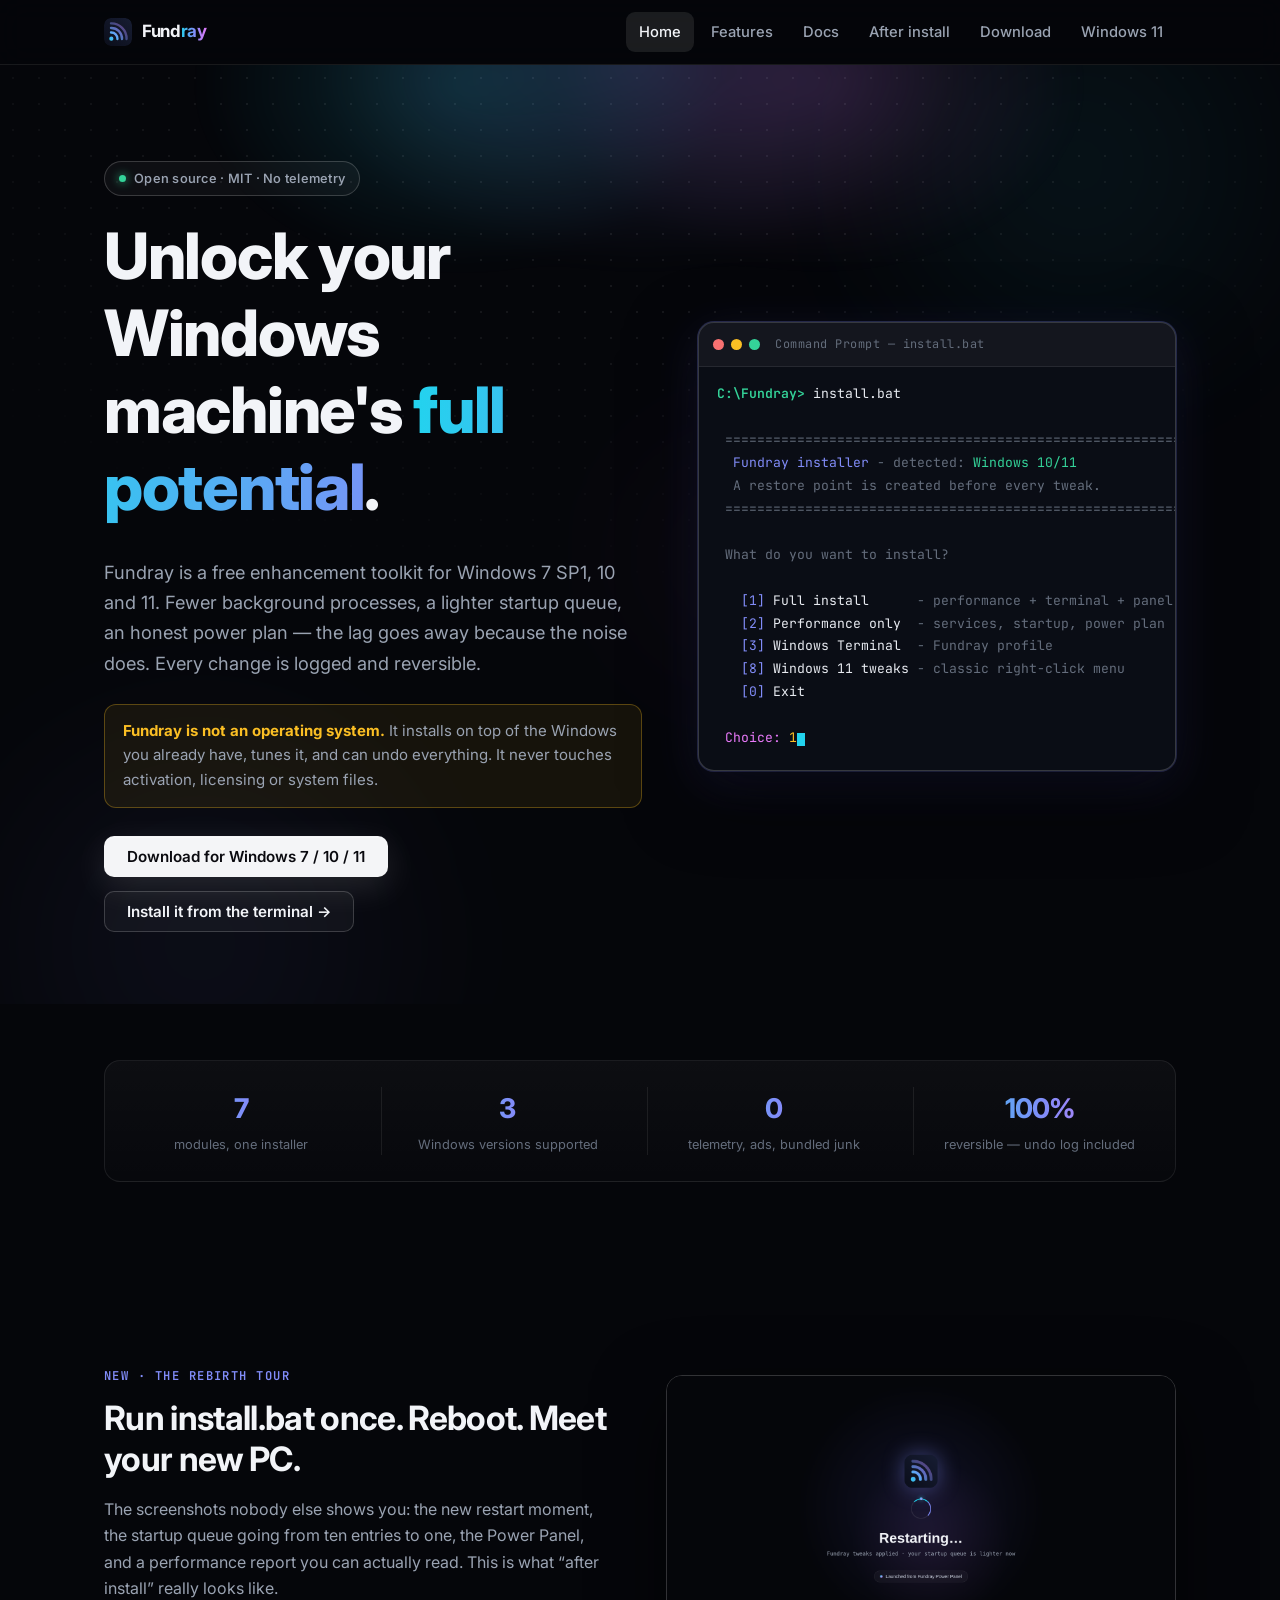
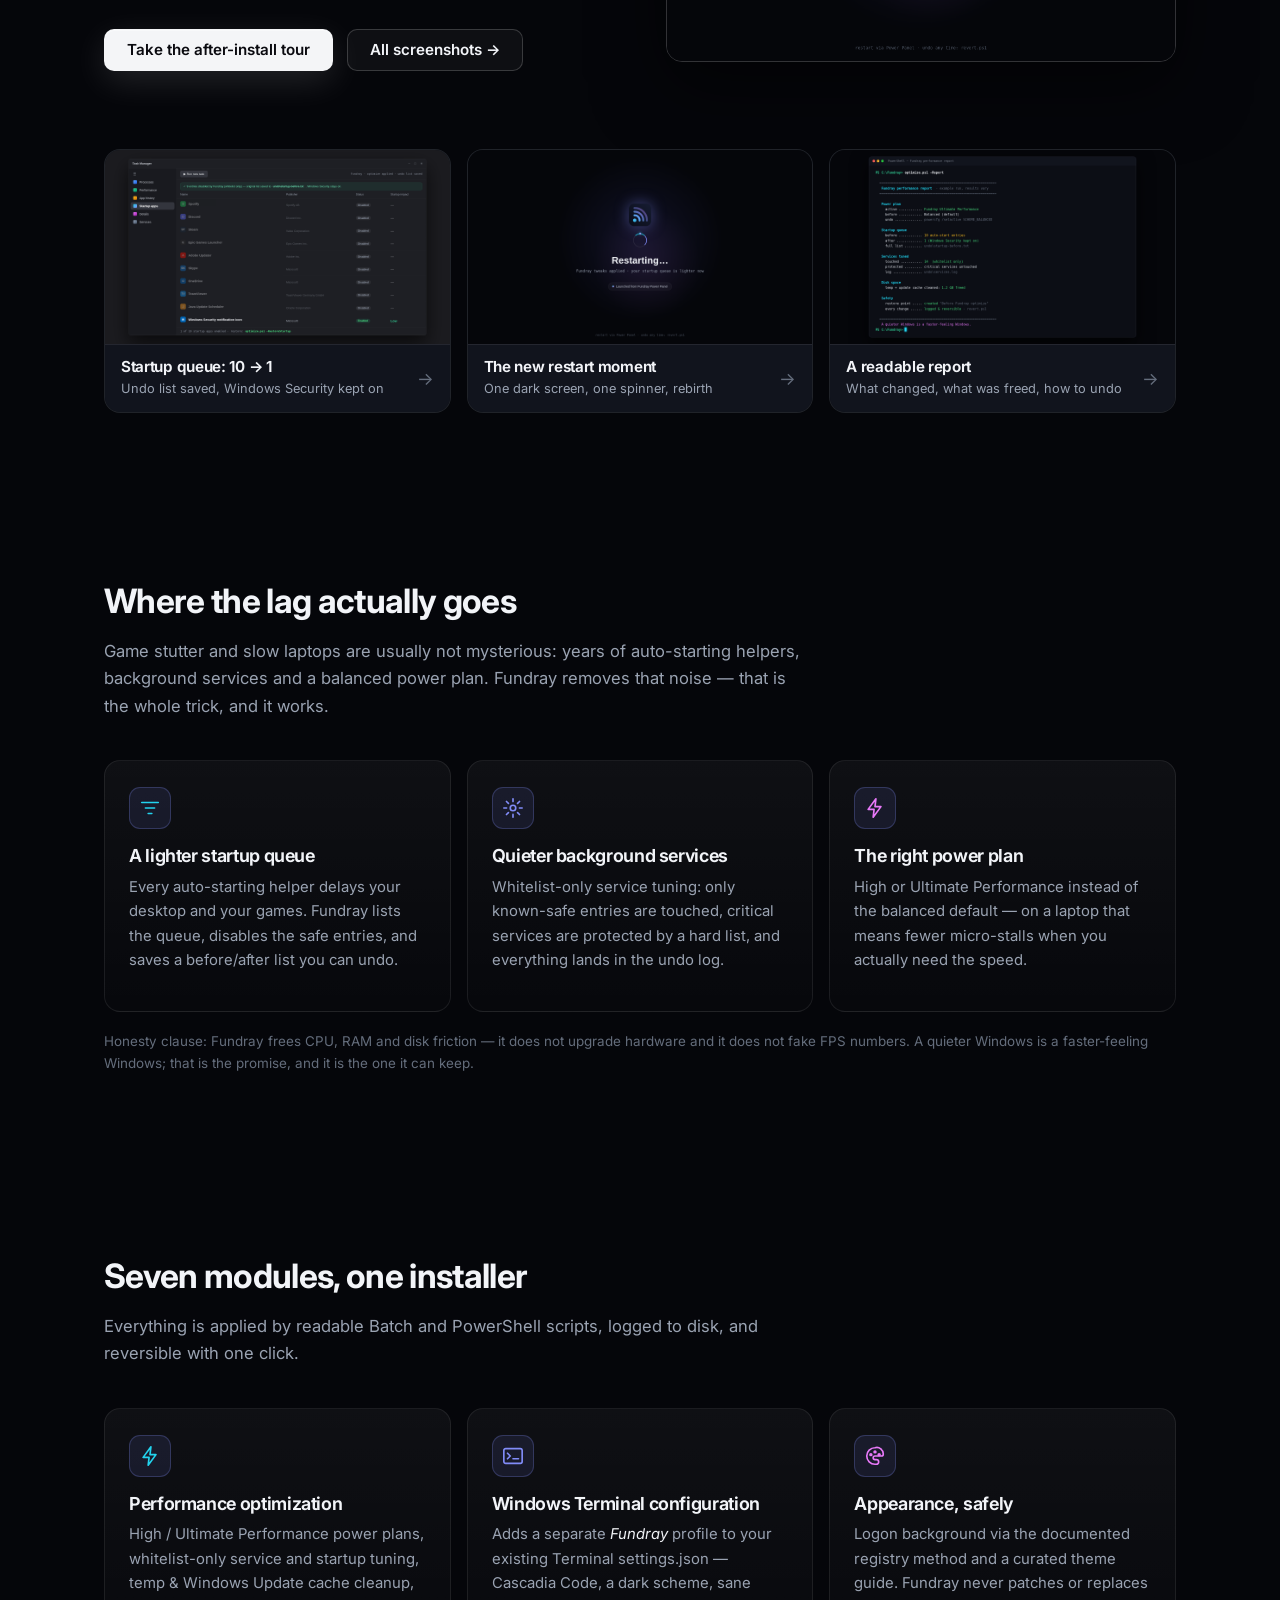
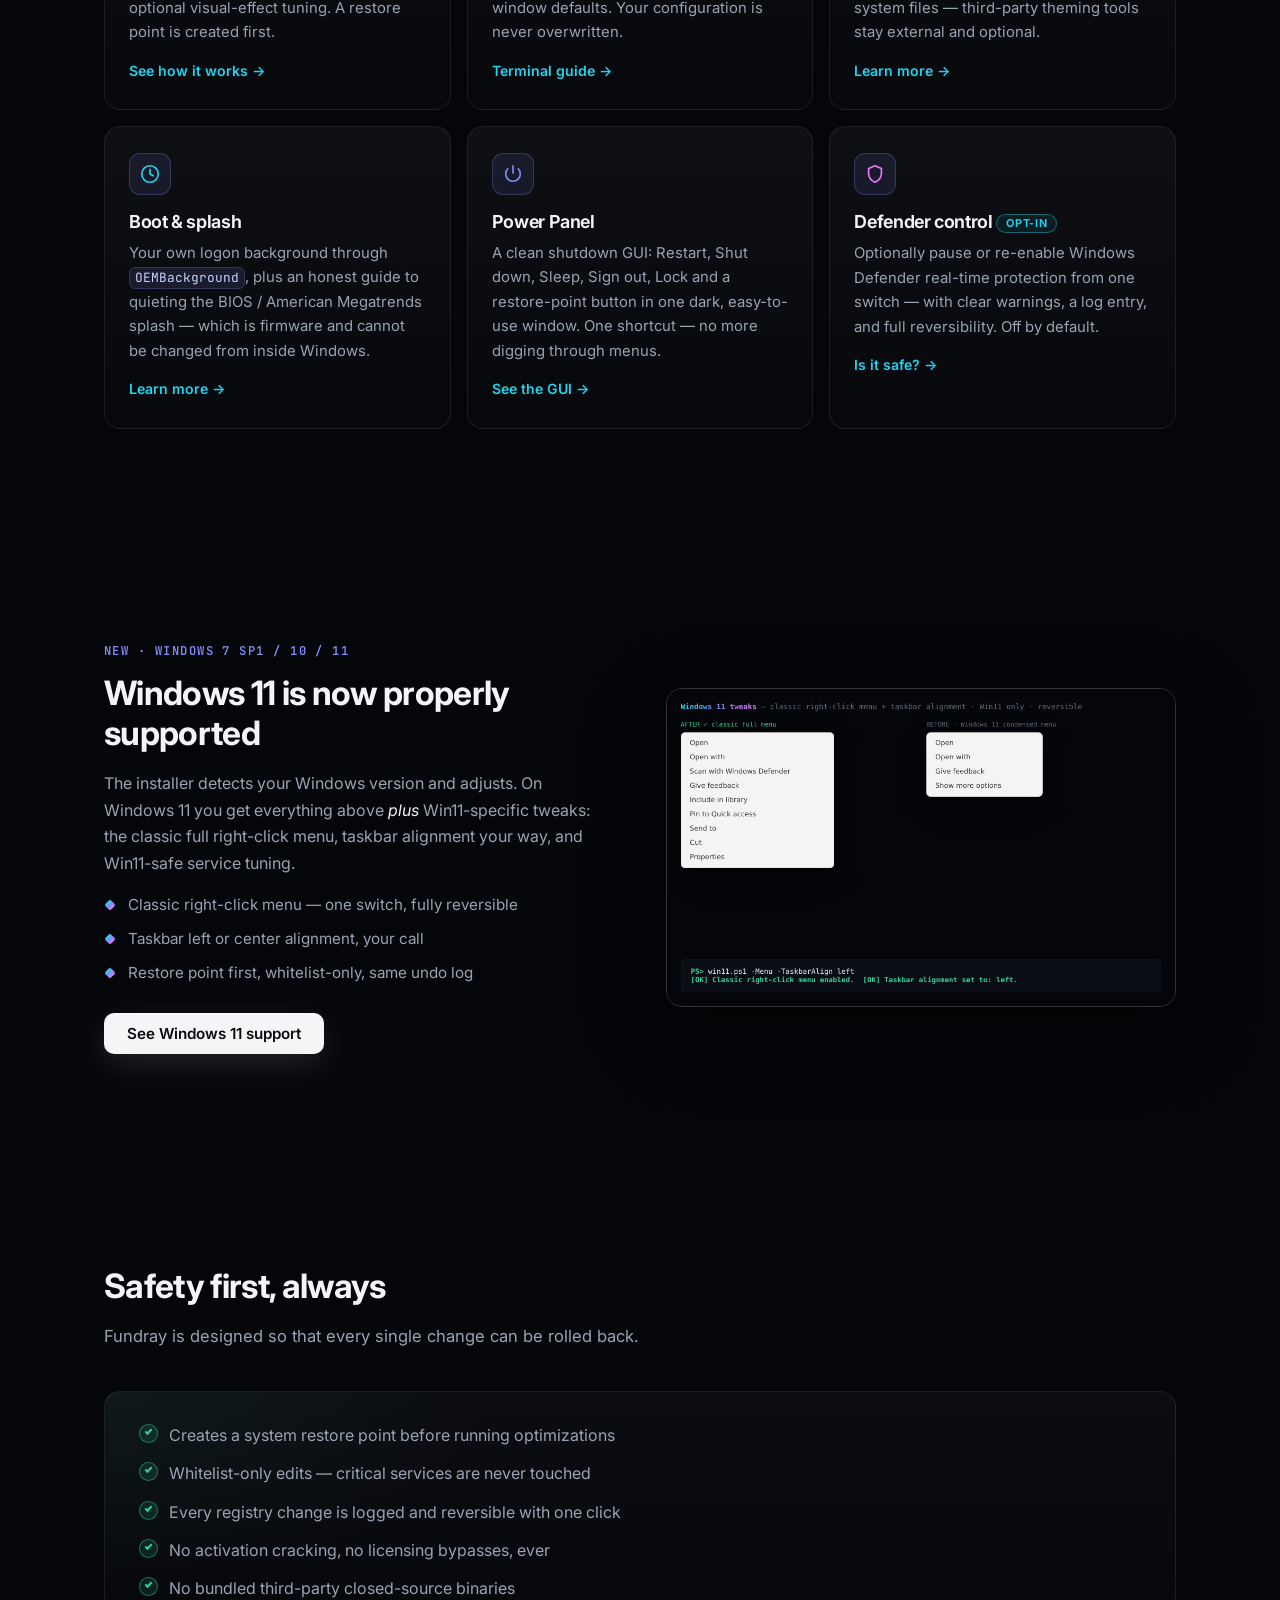
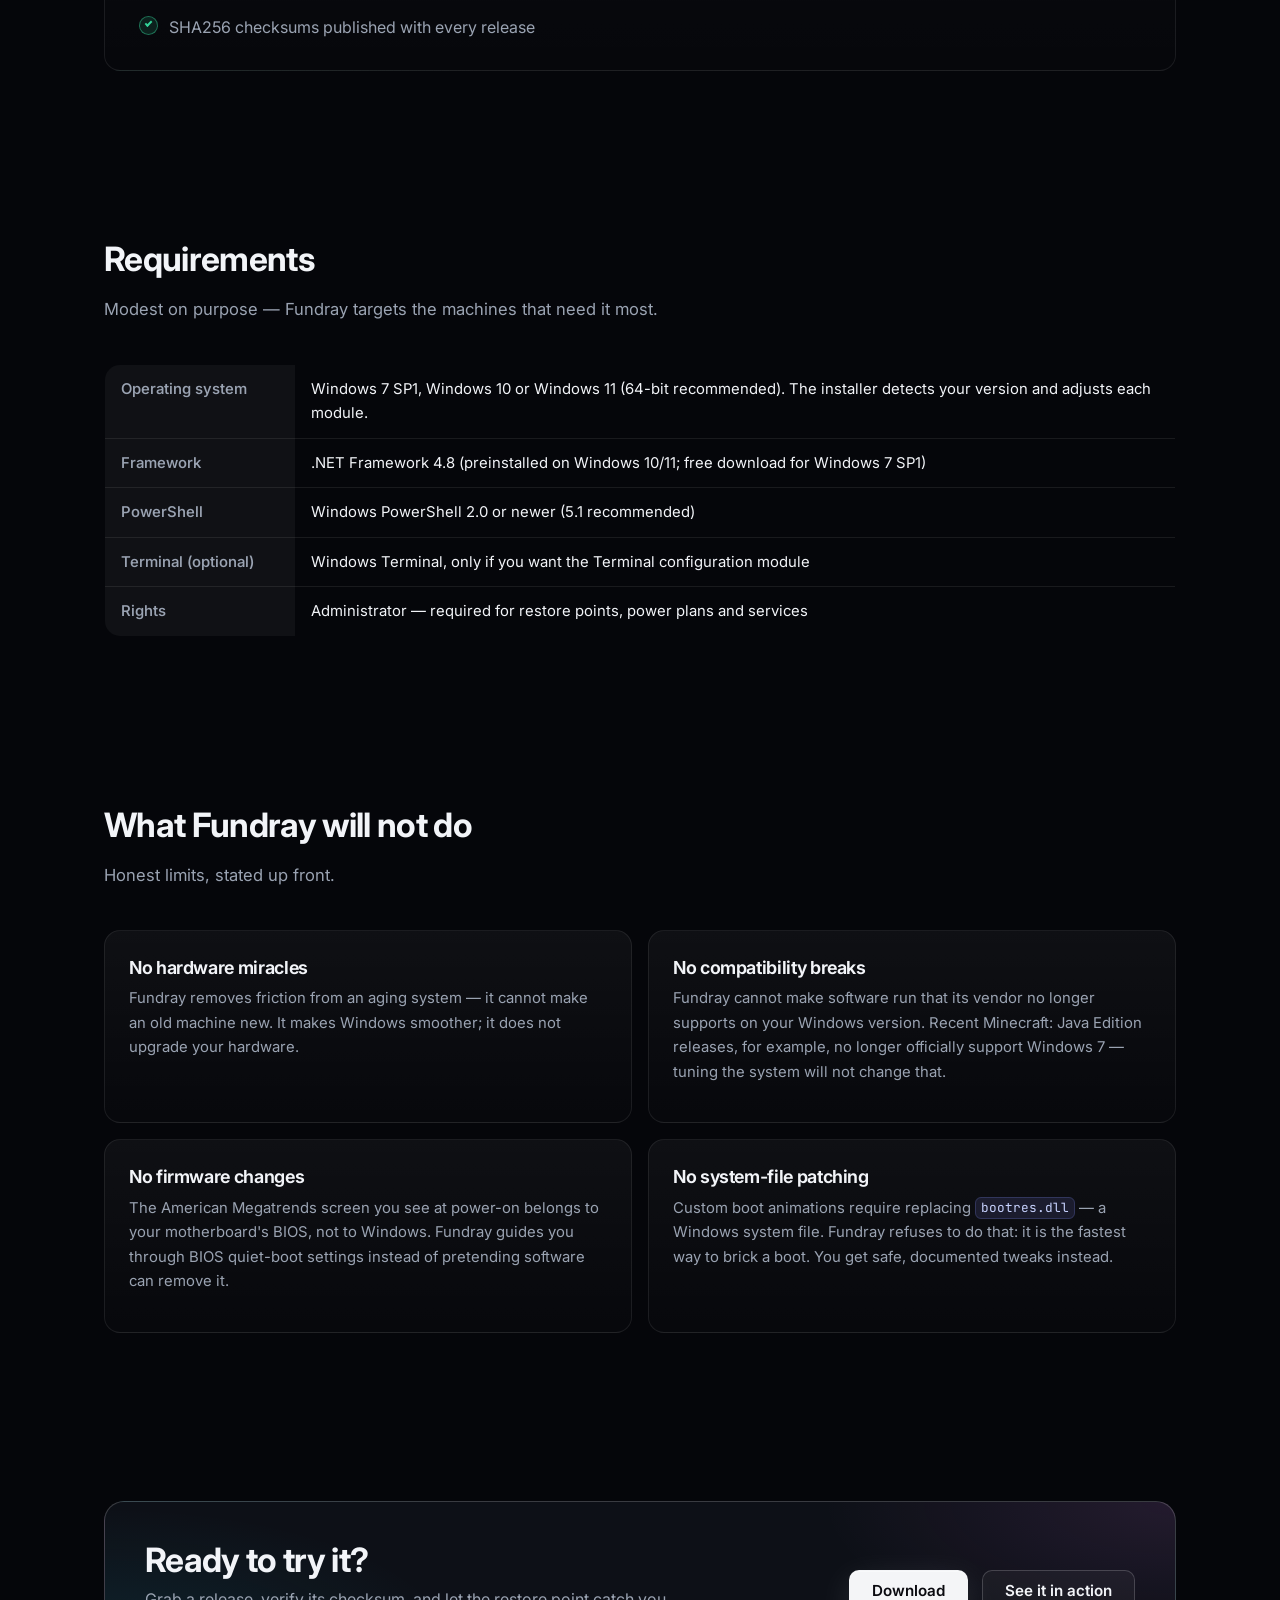
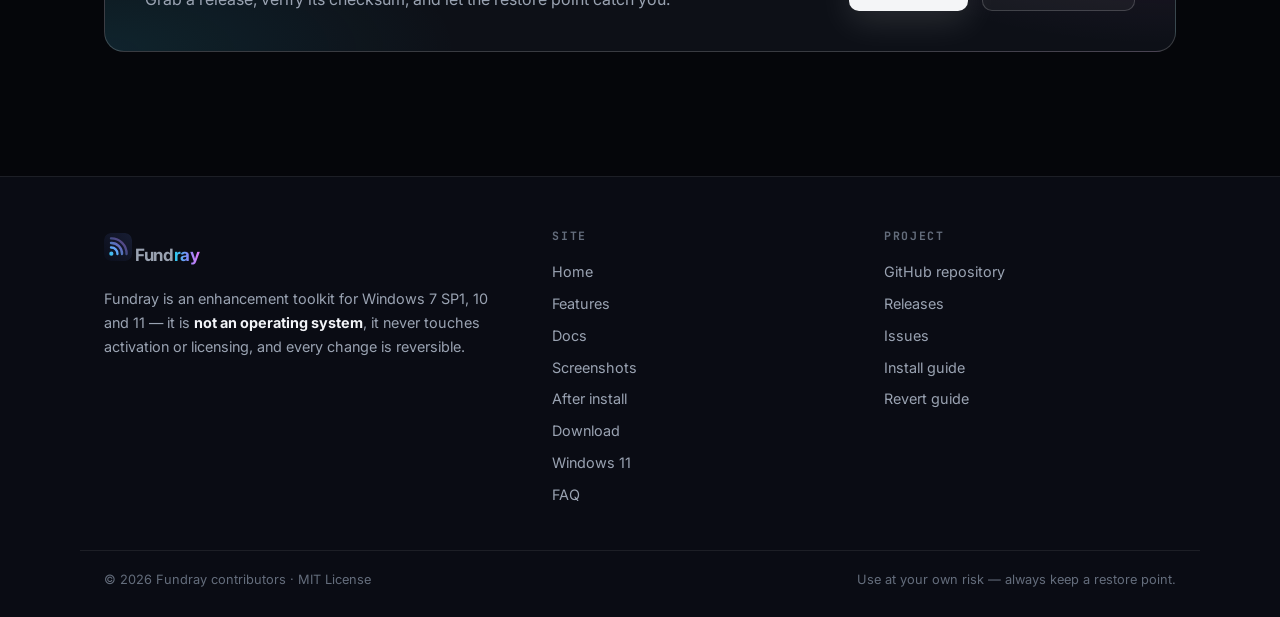
==== commit 62943316: "Fundray v4: after-install showcase (after.html) — restart screen, startup before/after slider, reada" ====
--- a/index.html
+++ b/index.html
@@ -45,7 +45,7 @@
         <li><a href="index.html" class="active">Home</a></li>
         <li><a href="features.html">Features</a></li>
         <li><a href="docs.html">Docs</a></li>
-        <li><a href="screenshots.html">Screenshots</a></li>
+        <li><a href="after.html">After install</a></li>
         <li><a href="download.html">Download</a></li>
         <li><a href="windows11.html">Windows 11</a></li>
       </ul>
@@ -55,12 +55,13 @@
   <main id="main">
 
     <section class="hero">
+      <div class="aurora" aria-hidden="true"><span class="a1"></span><span class="a2"></span><span class="a3"></span></div>
       <div class="container">
         <div class="hero-grid">
           <div>
-            <span class="pill">Open source &middot; MIT &middot; No telemetry</span>
-            <h1>Unlock your Windows machine's <span class="grad-text">full potential</span>.</h1>
-            <p class="lead">Fundray is a free enhancement toolkit for Windows 7 SP1, 10 and 11.
+            <span class="pill reveal">Open source &middot; MIT &middot; No telemetry</span>
+            <h1 class="reveal d1">Unlock your Windows machine's <span class="grad-text anim">full potential</span>.</h1>
+            <p class="lead reveal d2">Fundray is a free enhancement toolkit for Windows 7 SP1, 10 and 11.
             Fewer background processes, a lighter startup queue, an honest power plan —
             the lag goes away because the noise does. Every change is logged and reversible.</p>
 
@@ -109,6 +110,42 @@
           <div class="stat"><div class="stat-num">3</div><p class="stat-label">Windows versions supported</p></div>
           <div class="stat"><div class="stat-num">0</div><p class="stat-label">telemetry, ads, bundled junk</p></div>
           <div class="stat"><div class="stat-num">100%</div><p class="stat-label">reversible — undo log included</p></div>
+        </div>
+      </div>
+    </section>
+
+    <section class="section" id="after">
+      <div class="container">
+        <div class="feature-row">
+          <div class="feature-copy">
+            <div class="kicker reveal">New &middot; the rebirth tour</div>
+            <h2 class="reveal">Run install.bat once. Reboot. Meet your new PC.</h2>
+            <p class="reveal">The screenshots nobody else shows you: the new restart moment, the
+            startup queue going from ten entries to one, the Power Panel, and a performance report
+            you can actually read. This is what &ldquo;after install&rdquo; really looks like.</p>
+            <div class="cta-row reveal d1">
+              <a class="btn btn-primary" href="after.html">Take the after-install tour</a>
+              <a class="btn btn-ghost" href="screenshots.html">All screenshots &rarr;</a>
+            </div>
+          </div>
+          <div class="feature-shot reveal d1">
+            <img src="assets/screenshots/restart.png" alt="The Fundray restart screen — logo, spinner, tweaks applied" loading="lazy">
+          </div>
+        </div>
+
+        <div class="grid-features" style="margin-top: 34px;">
+          <a class="shot reveal" href="after.html#startup">
+            <img src="assets/screenshots/after.png" alt="Task Manager after Fundray — 1 of 10 startup apps enabled" loading="lazy">
+            <span class="shot-meta"><span><h3>Startup queue: 10 &rarr; 1</h3><p>Undo list saved, Windows Security kept on</p></span><span class="arr">&rarr;</span></span>
+          </a>
+          <a class="shot reveal d1" href="after.html#restart">
+            <img src="assets/screenshots/restart.png" alt="The Fundray restart screen" loading="lazy">
+            <span class="shot-meta"><span><h3>The new restart moment</h3><p>One dark screen, one spinner, rebirth</p></span><span class="arr">&rarr;</span></span>
+          </a>
+          <a class="shot reveal d2" href="after.html#report">
+            <img src="assets/screenshots/report.png" alt="The Fundray performance report" loading="lazy">
+            <span class="shot-meta"><span><h3>A readable report</h3><p>What changed, what was freed, how to undo</p></span><span class="arr">&rarr;</span></span>
+          </a>
         </div>
       </div>
     </section>
@@ -374,6 +411,7 @@
         <a href="features.html">Features</a>
         <a href="docs.html">Docs</a>
         <a href="screenshots.html">Screenshots</a>
+        <a href="after.html">After install</a>
         <a href="download.html">Download</a>
         <a href="windows11.html">Windows 11</a>
         <a href="faq.html">FAQ</a>
@@ -393,5 +431,6 @@
     </div>
   </footer>
 
+  <script src="site.js" defer></script>
 </body>
 </html>
--- a/styles.css
+++ b/styles.css
@@ -778,3 +778,199 @@
   .footer-grid { grid-template-columns: 1fr; gap: 30px; }
   .term-body { font-size: 0.74rem; }
 }
+
+/* ----------------------------------------------------------------------------
+   v4 — "reborn" layer: aurora, scroll reveal, compare slider, timeline,
+   shot cards. Pure CSS; site.js adds progressive enhancement only.
+   ---------------------------------------------------------------------------- */
+
+@keyframes fr-drift {
+  0%   { transform: translate3d(0, 0, 0) scale(1); }
+  50%  { transform: translate3d(40px, -26px, 0) scale(1.08); }
+  100% { transform: translate3d(0, 0, 0) scale(1); }
+}
+@keyframes fr-drift-alt {
+  0%   { transform: translate3d(0, 0, 0) scale(1); }
+  50%  { transform: translate3d(-52px, 30px, 0) scale(0.94); }
+  100% { transform: translate3d(0, 0, 0) scale(1); }
+}
+@keyframes fr-grad-pan {
+  0%   { background-position: 0% 50%; }
+  50%  { background-position: 100% 50%; }
+  100% { background-position: 0% 50%; }
+}
+@keyframes fr-pulse {
+  0%, 100% { opacity: 0.55; }
+  50%      { opacity: 1; }
+}
+
+/* Aurora — floating gradient orbs behind the hero */
+.hero { position: relative; overflow: hidden; }
+.aurora { position: absolute; inset: 0; pointer-events: none; z-index: 0; }
+.aurora span {
+  position: absolute; border-radius: 50%; filter: blur(70px); opacity: 0.5;
+}
+.aurora .a1 {
+  width: 560px; height: 560px; top: -180px; right: -80px;
+  background: radial-gradient(circle, rgba(34, 211, 238, 0.16), transparent 65%);
+  animation: fr-drift 16s ease-in-out infinite;
+}
+.aurora .a2 {
+  width: 640px; height: 640px; bottom: -260px; left: -120px;
+  background: radial-gradient(circle, rgba(129, 140, 248, 0.15), transparent 65%);
+  animation: fr-drift-alt 19s ease-in-out infinite;
+}
+.aurora .a3 {
+  width: 420px; height: 420px; top: 30%; left: 42%;
+  background: radial-gradient(circle, rgba(232, 121, 249, 0.09), transparent 62%);
+  animation: fr-drift 23s ease-in-out infinite reverse;
+}
+.hero .container { position: relative; z-index: 1; }
+
+/* Animated gradient text (opt-in via .anim) */
+.grad-text.anim {
+  background-size: 220% 100%;
+  animation: fr-grad-pan 7s ease-in-out infinite;
+}
+
+/* Scroll reveal (JS adds .visible; no JS = content stays visible) */
+.reveal { opacity: 1; transform: none; }
+.js .reveal {
+  opacity: 0; transform: translateY(22px);
+  transition: opacity 0.7s cubic-bezier(0.2, 0.6, 0.2, 1),
+              transform 0.7s cubic-bezier(0.2, 0.6, 0.2, 1);
+}
+.js .reveal.visible { opacity: 1; transform: none; }
+.js .reveal.d1 { transition-delay: 0.08s; }
+.js .reveal.d2 { transition-delay: 0.16s; }
+.js .reveal.d3 { transition-delay: 0.24s; }
+
+/* Big framed screenshot with caption bar */
+.fullshot {
+  position: relative; border-radius: var(--radius-lg);
+  border: 1px solid var(--border); background: var(--panel);
+  box-shadow: var(--shadow); overflow: hidden;
+}
+.fullshot img { display: block; width: 100%; height: auto; }
+.fullshot figcaption {
+  display: flex; flex-wrap: wrap; align-items: center; gap: 8px 14px;
+  padding: 14px 20px; border-top: 1px solid var(--border);
+  background: var(--panel-2); color: var(--muted); font-size: 0.86rem;
+}
+.fullshot figcaption .cap-dot {
+  width: 8px; height: 8px; border-radius: 50%; flex: 0 0 auto;
+  background: var(--grad);
+}
+
+/* Before / After compare slider */
+.compare {
+  --pos: 62%;
+  position: relative; border-radius: var(--radius-lg); overflow: hidden;
+  border: 1px solid var(--border); background: var(--panel);
+  box-shadow: var(--shadow); user-select: none; touch-action: none;
+}
+.compare img { display: block; width: 100%; height: auto; pointer-events: none; }
+.compare .cmp-before {
+  position: absolute; top: 0; bottom: 0; left: 0; overflow: hidden; width: var(--pos);
+}
+.compare .cmp-after img { width: auto; height: 100%; max-width: none; }
+.compare .cmp-tag {
+  position: absolute; top: 14px; z-index: 3; padding: 5px 13px;
+  border-radius: 999px; font-size: 0.78rem; font-weight: 700; letter-spacing: 0.03em;
+  font-family: var(--font-mono); border: 1px solid var(--border-hi);
+  backdrop-filter: blur(6px); background: rgba(5, 6, 10, 0.62);
+}
+.compare .cmp-tag-before { left: 14px; color: var(--amber); }
+.compare .cmp-tag-after  { right: 14px; color: var(--green); }
+.compare .cmp-handle {
+  position: absolute; top: 0; bottom: 0; left: var(--pos); width: 2px;
+  background: linear-gradient(180deg, var(--cyan), var(--indigo), var(--fuchsia));
+  box-shadow: 0 0 18px rgba(129, 140, 248, 0.75); z-index: 2; pointer-events: none;
+}
+.compare .cmp-handle::after {
+  content: "\25C2  \25B8"; /* small left/right triangles */
+  position: absolute; top: 50%; left: 50%; transform: translate(-50%, -50%);
+  width: 44px; height: 44px; border-radius: 50%;
+  display: flex; align-items: center; justify-content: center;
+  background: rgba(10, 12, 20, 0.9); border: 1px solid var(--border-hi);
+  color: var(--text); font-size: 14px; letter-spacing: 0;
+  box-shadow: 0 6px 24px rgba(0, 0, 0, 0.55);
+}
+.compare .cmp-range {
+  position: absolute; inset: 0; width: 100%; height: 100%;
+  margin: 0; opacity: 0; cursor: ew-resize; z-index: 4;
+}
+
+/* Shot cards (gallery upgrades) */
+.shot {
+  display: block; border-radius: var(--radius-lg); overflow: hidden;
+  border: 1px solid var(--border); background: var(--panel);
+  text-decoration: none; color: inherit; position: relative;
+  transition: transform 0.3s ease, border-color 0.3s ease, box-shadow 0.3s ease;
+}
+.shot img { display: block; width: 100%; height: auto; }
+.shot .shot-meta {
+  display: flex; align-items: center; justify-content: space-between; gap: 10px;
+  padding: 13px 16px; border-top: 1px solid var(--border); background: var(--panel-2);
+}
+.shot .shot-meta h3 { margin: 0; font-size: 0.95rem; }
+.shot .shot-meta p { margin: 2px 0 0; font-size: 0.8rem; color: var(--muted); }
+.shot .shot-meta .arr { color: var(--dim); font-size: 1.1rem; transition: transform 0.3s ease; }
+.shot:hover {
+  transform: translateY(-4px); border-color: rgba(129, 140, 248, 0.45);
+  box-shadow: var(--glow), var(--shadow);
+}
+.shot:hover .arr { transform: translateX(4px); color: var(--indigo); }
+
+/* Timeline — what happens when install.bat runs */
+.tl { position: relative; margin: 8px 0 0; padding: 0; list-style: none; }
+.tl::before {
+  content: ""; position: absolute; top: 6px; bottom: 6px; left: 19px; width: 2px;
+  background: linear-gradient(180deg, var(--cyan), var(--indigo), var(--fuchsia));
+  opacity: 0.5;
+}
+.tl li { position: relative; padding: 0 0 26px 58px; }
+.tl li:last-child { padding-bottom: 0; }
+.tl .tl-dot {
+  position: absolute; left: 8px; top: 2px; width: 24px; height: 24px;
+  border-radius: 50%; display: flex; align-items: center; justify-content: center;
+  background: var(--panel-2); border: 1px solid var(--border-hi);
+  font-family: var(--font-mono); font-size: 0.72rem; font-weight: 700; color: var(--cyan);
+  box-shadow: 0 0 14px rgba(34, 211, 238, 0.25);
+}
+.tl h3 { margin: 2px 0 6px; font-size: 1.05rem; }
+.tl p { margin: 0; color: var(--muted); font-size: 0.94rem; }
+.tl code { font-family: var(--font-mono); font-size: 0.86em; color: var(--cyan);
+  background: rgba(34, 211, 238, 0.08); border: 1px solid rgba(34, 211, 238, 0.18);
+  padding: 1px 6px; border-radius: 6px; }
+
+/* Floating kicker chip used on the after page hero */
+.chip-float {
+  display: inline-flex; align-items: center; gap: 10px;
+  padding: 8px 16px; border-radius: 999px;
+  border: 1px solid var(--border-hi); background: rgba(255, 255, 255, 0.03);
+  font-size: 0.85rem; color: var(--muted);
+}
+.chip-float .dot {
+  width: 9px; height: 9px; border-radius: 50%; background: var(--grad);
+  animation: fr-pulse 2.6s ease-in-out infinite;
+}
+
+@media (max-width: 640px) {
+  .aurora .a3 { display: none; }
+  .compare .cmp-tag { font-size: 0.68rem; }
+  .tl li { padding-left: 48px; }
+}
+
+@media (prefers-reduced-motion: reduce) {
+  .aurora span, .grad-text.anim, .chip-float .dot { animation: none; }
+  .js .reveal { transition: none; opacity: 1; transform: none; }
+  .shot, .shot .arr { transition: none; }
+}
+
+/* Header elevation on scroll (site.js adds .scrolled) */
+.site-header.scrolled {
+  background: rgba(5, 6, 10, 0.86);
+  border-bottom-color: var(--border-hi);
+  backdrop-filter: blur(10px);
+}
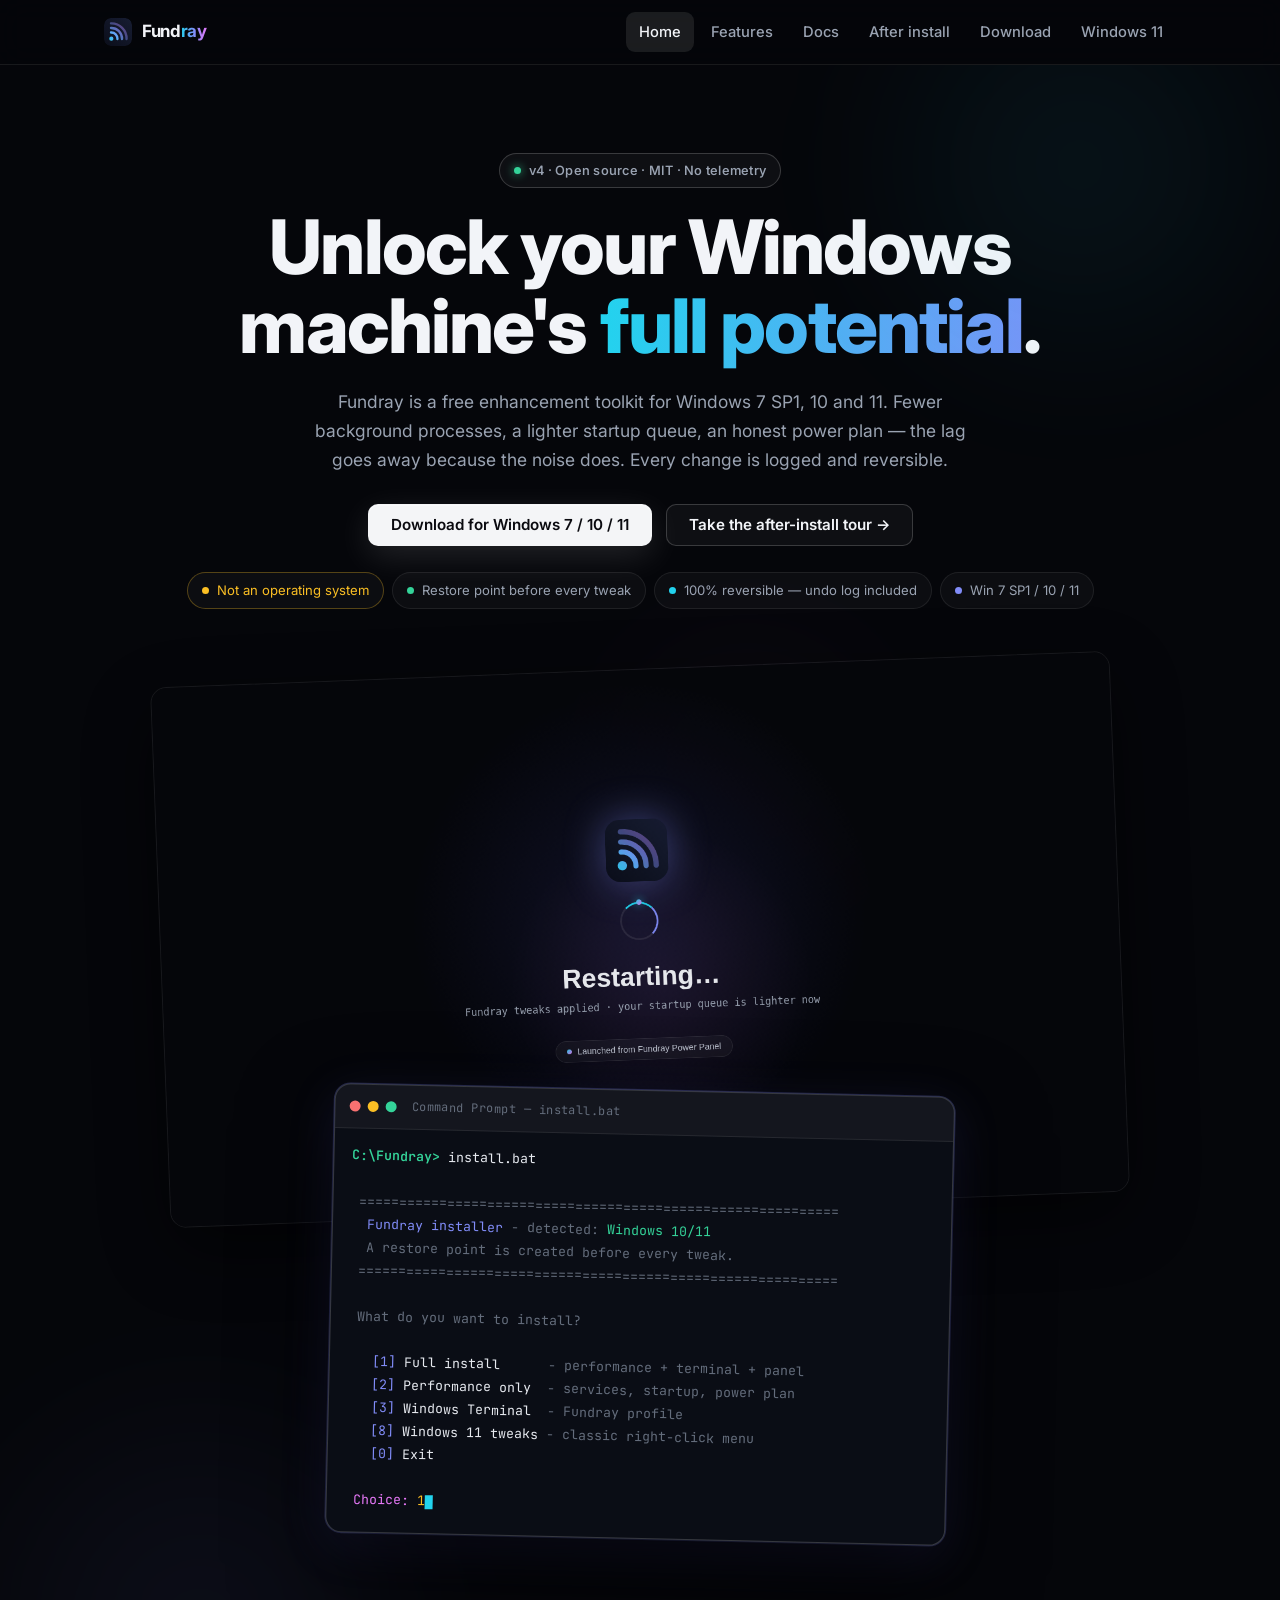
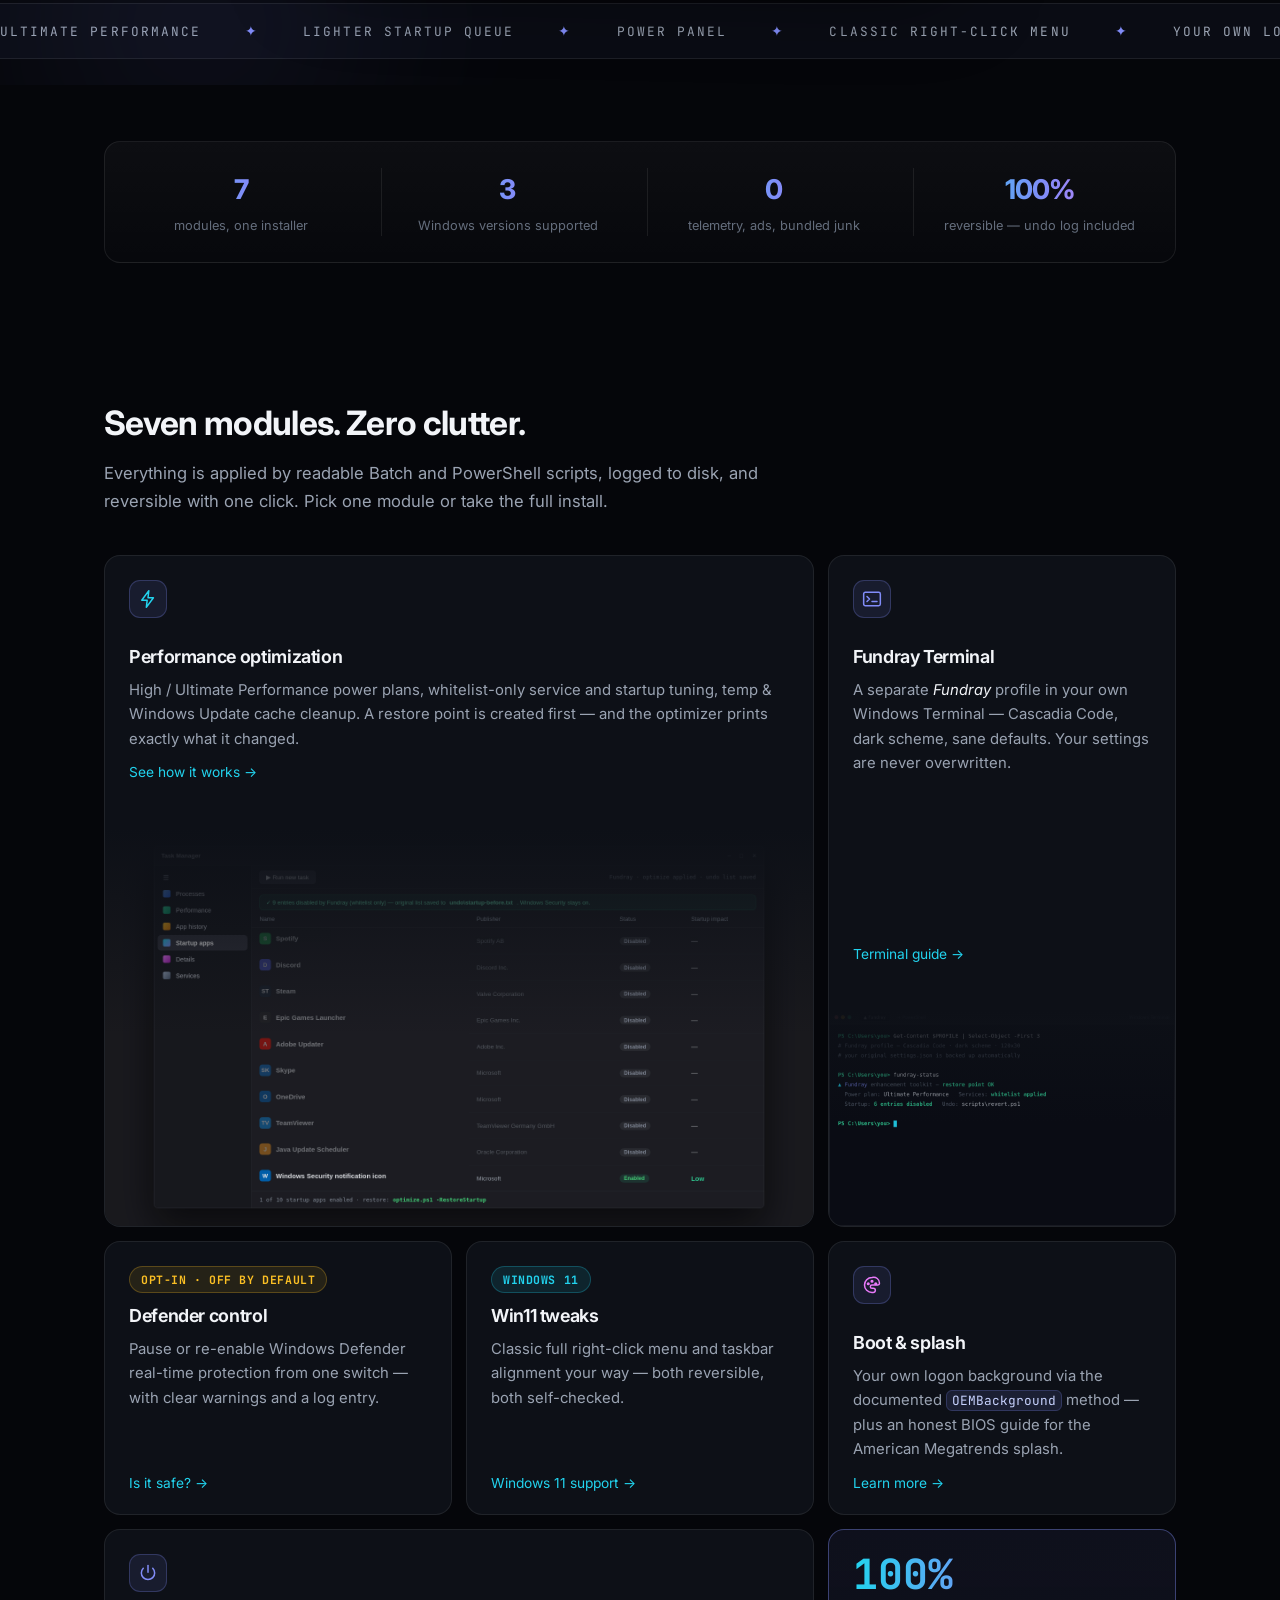
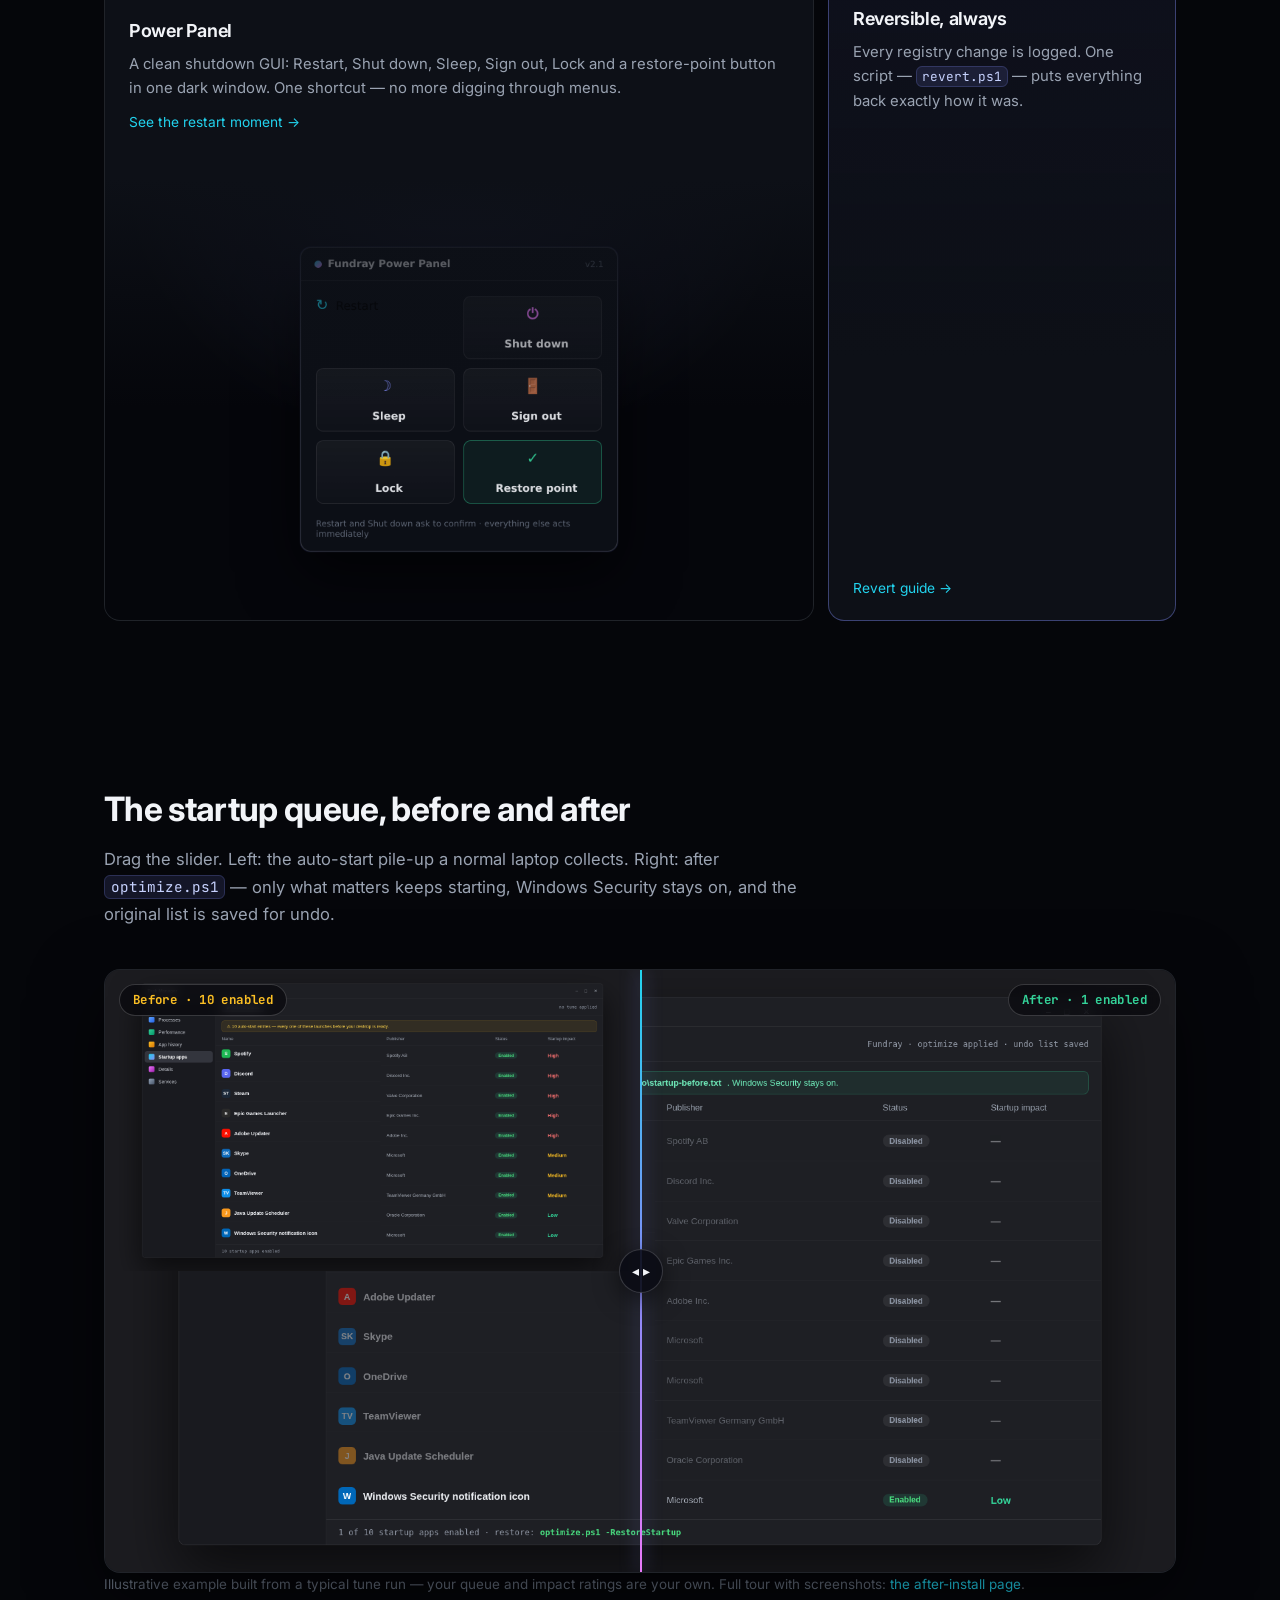
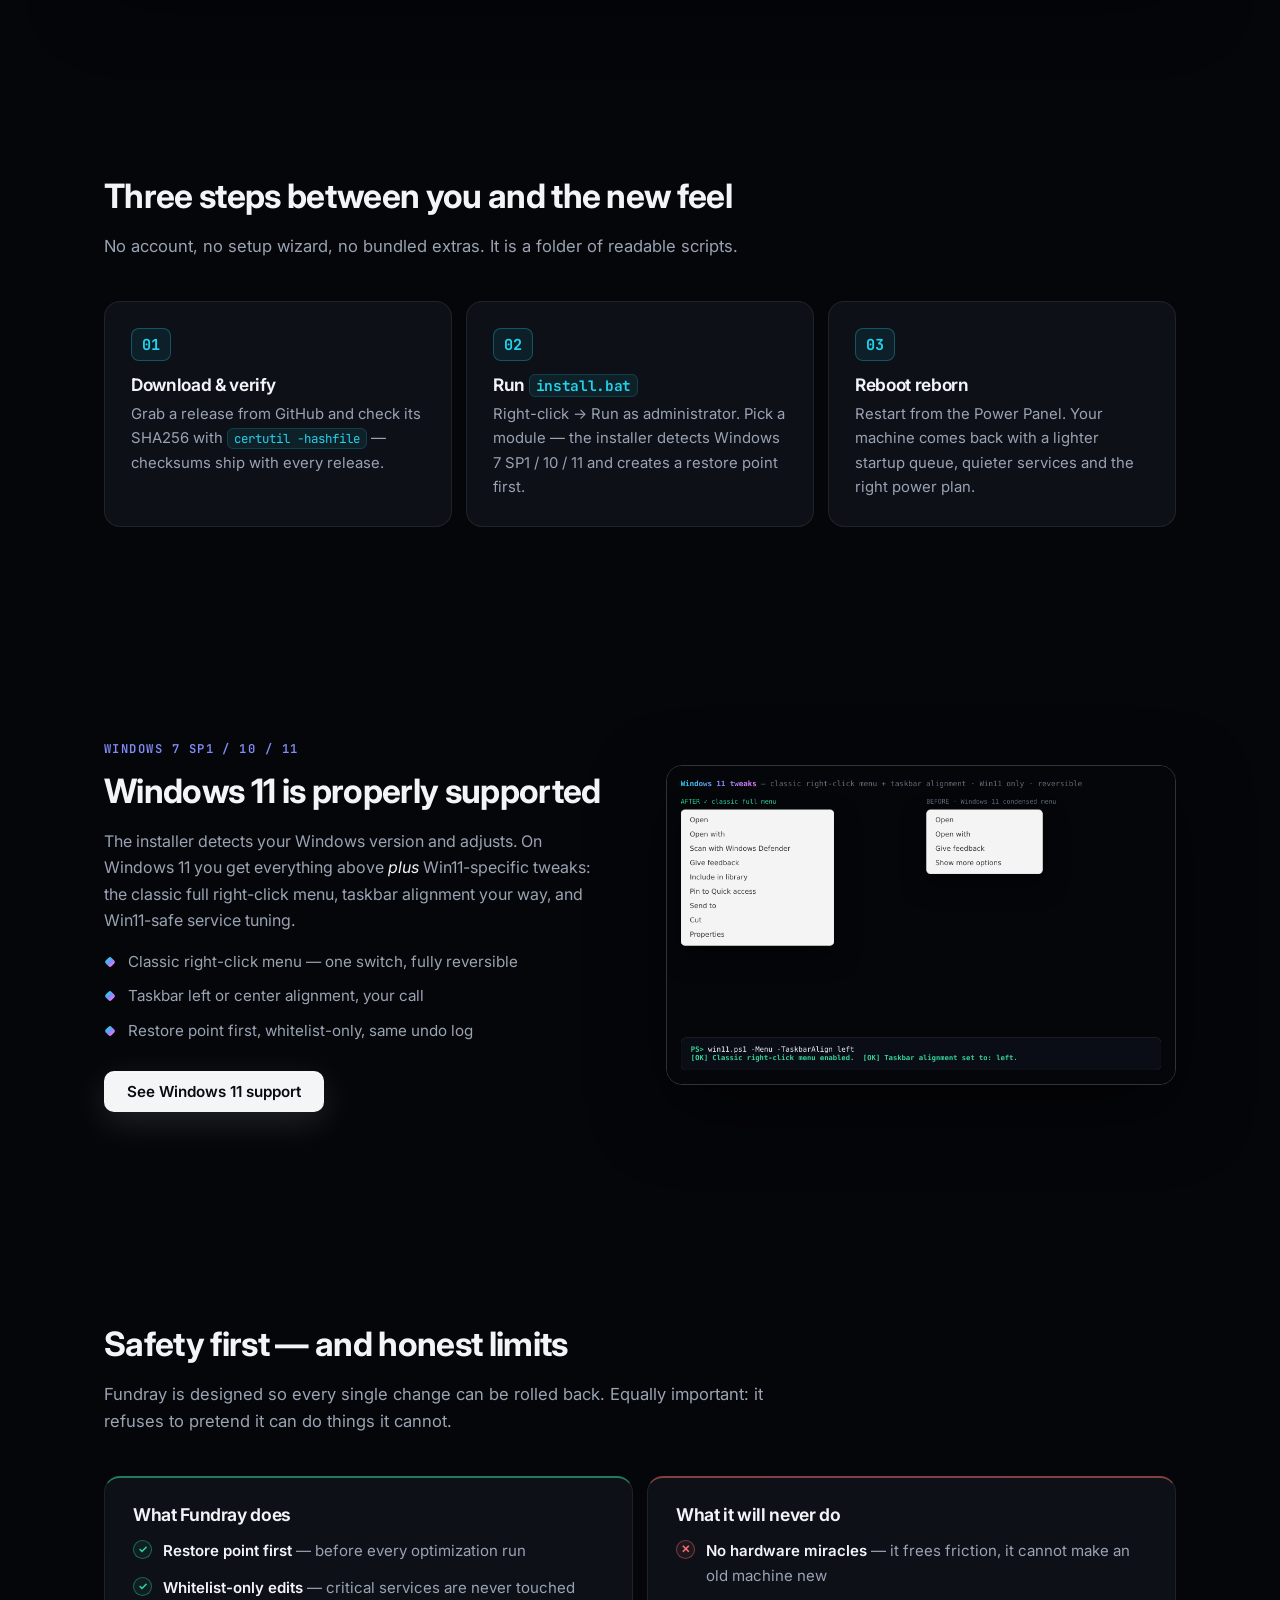
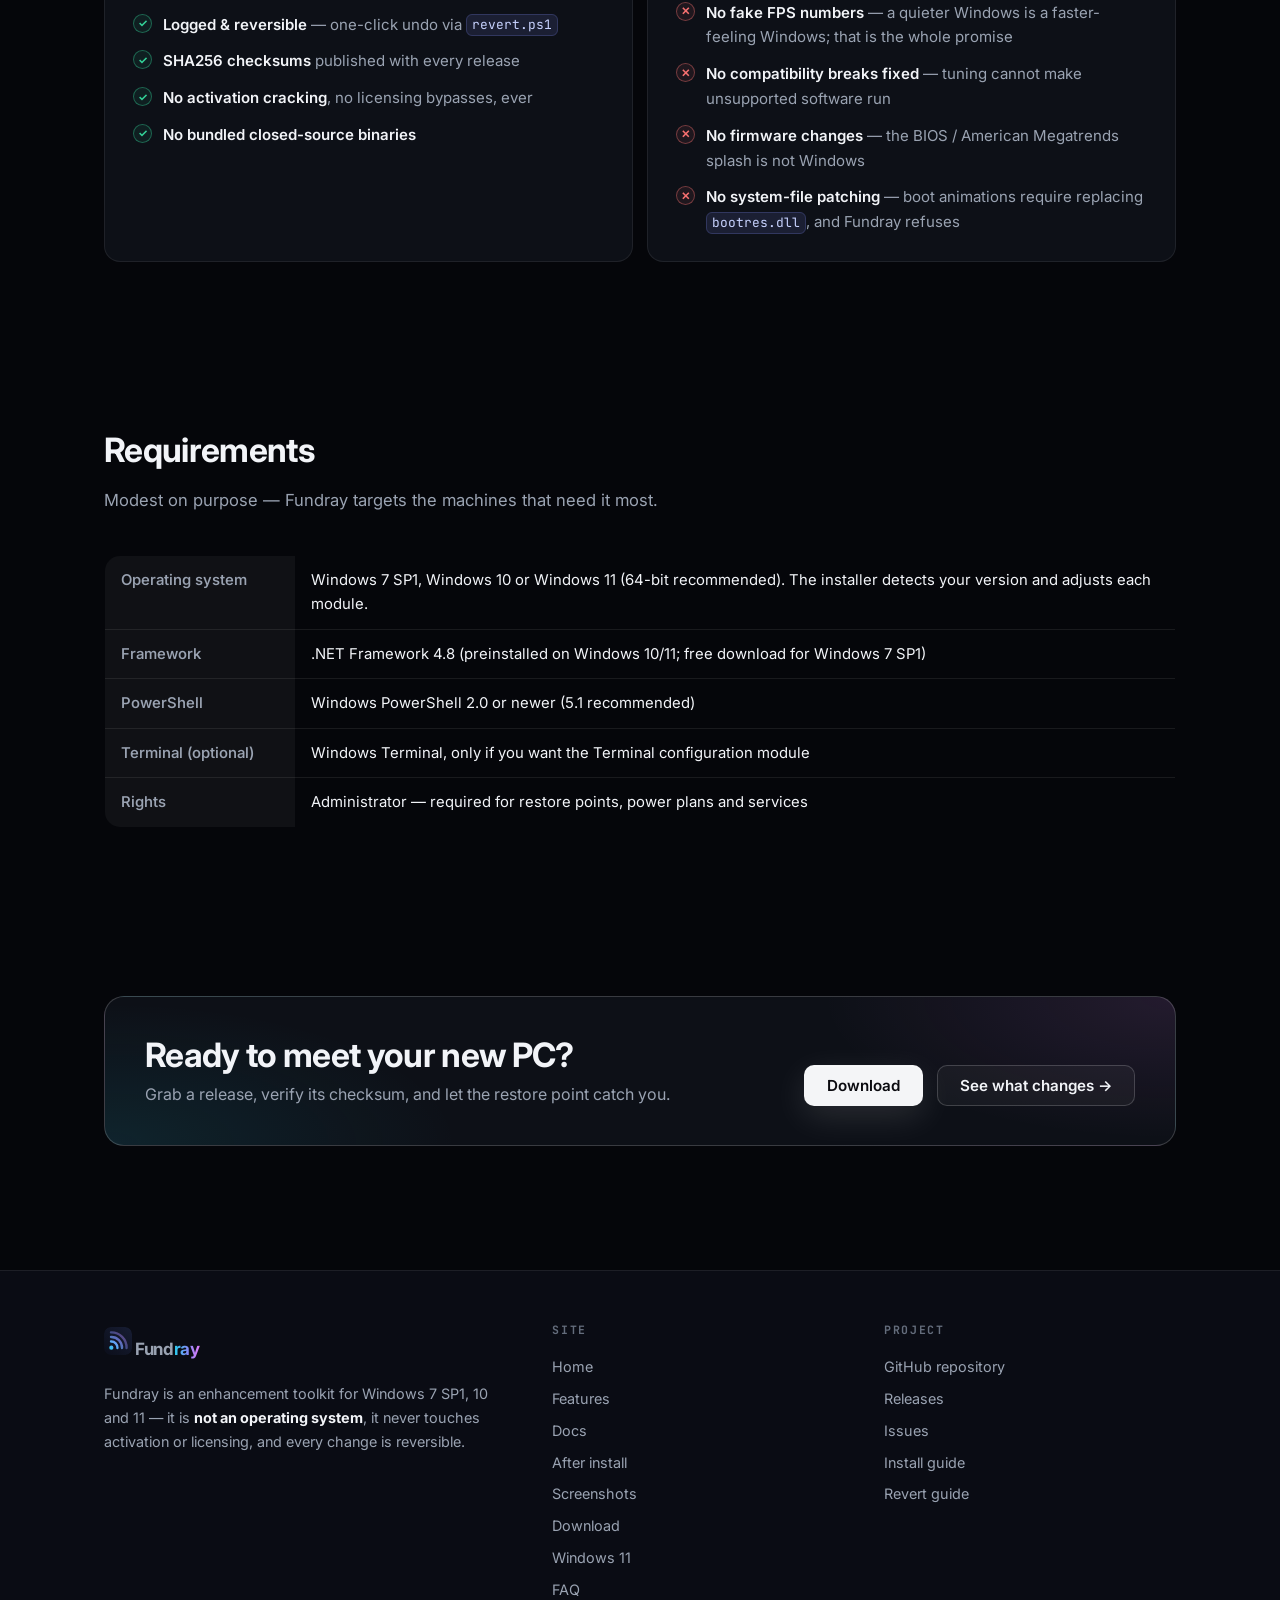
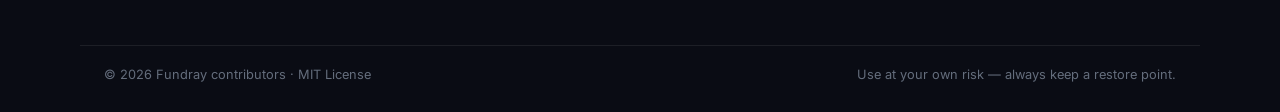
==== commit a1f9cde1: "Fundray v5: home page command-center layout — centered hero with layered window stack (restart scree" ====
--- a/index.html
+++ b/index.html
@@ -54,35 +54,39 @@
 
   <main id="main">
 
-    <section class="hero">
+    <!-- ============ HERO ============ -->
+    <section class="hero-v5">
       <div class="aurora" aria-hidden="true"><span class="a1"></span><span class="a2"></span><span class="a3"></span></div>
       <div class="container">
-        <div class="hero-grid">
-          <div>
-            <span class="pill reveal">Open source &middot; MIT &middot; No telemetry</span>
-            <h1 class="reveal d1">Unlock your Windows machine's <span class="grad-text anim">full potential</span>.</h1>
-            <p class="lead reveal d2">Fundray is a free enhancement toolkit for Windows 7 SP1, 10 and 11.
-            Fewer background processes, a lighter startup queue, an honest power plan —
-            the lag goes away because the noise does. Every change is logged and reversible.</p>
-
-            <div class="hero-note">
-              <strong>Fundray is not an operating system.</strong> It installs on top of the Windows
-              you already have, tunes it, and can undo everything. It never touches activation,
-              licensing or system files.
-            </div>
-
-            <div class="cta-row">
-              <a class="btn btn-primary" href="download.html">Download for Windows 7 / 10 / 11</a>
-              <a class="btn btn-ghost" href="docs.html">Install it from the terminal &rarr;</a>
-            </div>
-          </div>
-
-          <div class="term" role="img" aria-label="Terminal window showing the Fundray installer menu">
-            <div class="term-bar">
-              <span class="term-dot"></span><span class="term-dot"></span><span class="term-dot"></span>
-              <span class="term-title">Command Prompt — install.bat</span>
-            </div>
-            <div class="term-body"><code><span class="t-prompt">C:\Fundray&gt;</span> <span class="t-cmd">install.bat</span>
+        <span class="pill reveal">v4 &middot; Open source &middot; MIT &middot; No telemetry</span>
+        <h1 class="reveal d1">Unlock your Windows machine's <span class="grad-text anim">full potential</span>.</h1>
+        <p class="lead reveal d2">Fundray is a free enhancement toolkit for Windows 7 SP1, 10 and 11.
+        Fewer background processes, a lighter startup queue, an honest power plan —
+        the lag goes away because the noise does. Every change is logged and reversible.</p>
+
+        <div class="cta-row reveal d3">
+          <a class="btn btn-primary" href="download.html">Download for Windows 7 / 10 / 11</a>
+          <a class="btn btn-ghost" href="after.html">Take the after-install tour &rarr;</a>
+        </div>
+
+        <div class="trust-row reveal d3">
+          <span class="trust-chip warn"><span class="tdot"></span>Not an operating system</span>
+          <span class="trust-chip green"><span class="tdot"></span>Restore point before every tweak</span>
+          <span class="trust-chip cyan"><span class="tdot"></span>100% reversible — undo log included</span>
+          <span class="trust-chip indigo"><span class="tdot"></span>Win 7 SP1 / 10 / 11</span>
+        </div>
+
+        <div class="hero-stack reveal">
+          <div class="win-back">
+            <img src="assets/screenshots/restart.png" alt="The Fundray restart screen — logo, spinner, tweaks applied" loading="lazy">
+          </div>
+          <div class="win-front">
+            <div class="term" role="img" aria-label="Terminal window showing the Fundray installer menu">
+              <div class="term-bar">
+                <span class="term-dot"></span><span class="term-dot"></span><span class="term-dot"></span>
+                <span class="term-title">Command Prompt — install.bat</span>
+              </div>
+              <div class="term-body"><code><span class="t-prompt">C:\Fundray&gt;</span> <span class="t-cmd">install.bat</span>
 
 <span class="t-dim"> ============================================================</span>
 <span class="t-acc">  Fundray installer</span> <span class="t-dim">- detected:</span> <span class="t-ok">Windows 10/11</span>
@@ -98,6 +102,32 @@
    <span class="t-acc">[0]</span> <span class="t-cmd">Exit</span>
 
  <span class="t-sel">Choice:</span> <span class="t-warn">1</span><span class="t-cursor"></span></code></div>
+            </div>
+          </div>
+        </div>
+      </div>
+
+      <div class="marquee" aria-hidden="true">
+        <div class="marquee-track">
+          <div class="m-half">
+            <span>ULTIMATE PERFORMANCE</span><span class="m-star">&#10022;</span>
+            <span>LIGHTER STARTUP QUEUE</span><span class="m-star">&#10022;</span>
+            <span>POWER PANEL</span><span class="m-star">&#10022;</span>
+            <span>CLASSIC RIGHT-CLICK MENU</span><span class="m-star">&#10022;</span>
+            <span>YOUR OWN LOGON BACKGROUND</span><span class="m-star">&#10022;</span>
+            <span>QUIETER SERVICES</span><span class="m-star">&#10022;</span>
+            <span>100% REVERSIBLE</span><span class="m-star">&#10022;</span>
+            <span>NO TELEMETRY</span><span class="m-star">&#10022;</span>
+          </div>
+          <div class="m-half">
+            <span>ULTIMATE PERFORMANCE</span><span class="m-star">&#10022;</span>
+            <span>LIGHTER STARTUP QUEUE</span><span class="m-star">&#10022;</span>
+            <span>POWER PANEL</span><span class="m-star">&#10022;</span>
+            <span>CLASSIC RIGHT-CLICK MENU</span><span class="m-star">&#10022;</span>
+            <span>YOUR OWN LOGON BACKGROUND</span><span class="m-star">&#10022;</span>
+            <span>QUIETER SERVICES</span><span class="m-star">&#10022;</span>
+            <span>100% REVERSIBLE</span><span class="m-star">&#10022;</span>
+            <span>NO TELEMETRY</span><span class="m-star">&#10022;</span>
           </div>
         </div>
       </div>
@@ -114,159 +144,151 @@
       </div>
     </section>
 
+    <!-- ============ BENTO ============ -->
+    <section class="section" id="modules">
+      <div class="container">
+        <div class="section-head reveal">
+          <h2>Seven modules. Zero clutter.</h2>
+          <p>Everything is applied by readable Batch and PowerShell scripts, logged to disk,
+          and reversible with one click. Pick one module or take the full install.</p>
+        </div>
+
+        <div class="bento">
+          <div class="b-tile b-s4 reveal">
+            <div class="card-icon">
+              <svg viewBox="0 0 24 24" fill="none" stroke="#22d3ee" stroke-width="1.8" stroke-linecap="round" stroke-linejoin="round" aria-hidden="true"><path d="M13 2L4.5 13.5H11L10 22l8.5-11.5H12z"/></svg>
+            </div>
+            <h3>Performance optimization</h3>
+            <p>High / Ultimate Performance power plans, whitelist-only service and startup tuning,
+            temp &amp; Windows Update cache cleanup. A restore point is created first — and the
+            optimizer prints exactly what it changed.</p>
+            <a class="b-link" href="features.html">See how it works &rarr;</a>
+            <div class="b-shot"><img src="assets/screenshots/after.png" alt="Task Manager after Fundray — 1 of 10 startup apps enabled" loading="lazy"></div>
+          </div>
+
+          <div class="b-tile b-s2 reveal d1">
+            <div class="card-icon">
+              <svg viewBox="0 0 24 24" fill="none" stroke="#818cf8" stroke-width="1.8" stroke-linecap="round" stroke-linejoin="round" aria-hidden="true"><rect x="2" y="4" width="20" height="16" rx="2"/><path d="M6 9l3 3-3 3M12 15h6"/></svg>
+            </div>
+            <h3>Fundray Terminal</h3>
+            <p>A separate <em>Fundray</em> profile in your own Windows Terminal — Cascadia Code,
+            dark scheme, sane defaults. Your settings are never overwritten.</p>
+            <a class="b-link" href="docs.html">Terminal guide &rarr;</a>
+            <div class="b-shot"><img src="assets/screenshots/terminal.png" alt="The Fundray profile inside Windows Terminal" loading="lazy"></div>
+          </div>
+
+          <div class="b-tile b-s2 reveal">
+            <span class="b-acc amber">Opt-in &middot; off by default</span>
+            <h3>Defender control</h3>
+            <p>Pause or re-enable Windows Defender real-time protection from one switch — with
+            clear warnings and a log entry.</p>
+            <a class="b-link" href="faq.html">Is it safe? &rarr;</a>
+          </div>
+
+          <div class="b-tile b-s2 reveal d1">
+            <span class="b-acc blue">Windows 11</span>
+            <h3>Win11 tweaks</h3>
+            <p>Classic full right-click menu and taskbar alignment your way — both reversible,
+            both self-checked.</p>
+            <a class="b-link" href="windows11.html">Windows 11 support &rarr;</a>
+          </div>
+
+          <div class="b-tile b-s2 reveal d2">
+            <div class="card-icon">
+              <svg viewBox="0 0 24 24" fill="none" stroke="#e879f9" stroke-width="1.8" stroke-linecap="round" stroke-linejoin="round" aria-hidden="true"><path d="M12 3a9 9 0 1 0 0 18h1.5a2.5 2.5 0 0 0 0-5H12a2 2 0 0 1 0-4h7a2 2 0 0 0 2-2 7 7 0 0 0-9-7z"/><circle cx="7.5" cy="10.5" r="1"/><circle cx="12" cy="7.5" r="1"/><circle cx="16.5" cy="10.5" r="1"/></svg>
+            </div>
+            <h3>Boot &amp; splash</h3>
+            <p>Your own logon background via the documented <code>OEMBackground</code> method —
+            plus an honest BIOS guide for the American Megatrends splash.</p>
+            <a class="b-link" href="features.html">Learn more &rarr;</a>
+          </div>
+
+          <div class="b-tile b-s4 reveal">
+            <div class="card-icon">
+              <svg viewBox="0 0 24 24" fill="none" stroke="#818cf8" stroke-width="1.8" stroke-linecap="round" stroke-linejoin="round" aria-hidden="true"><path d="M12 3v8"/><path d="M6.3 6.3a8 8 0 1 0 11.4 0"/></svg>
+            </div>
+            <h3>Power Panel</h3>
+            <p>A clean shutdown GUI: Restart, Shut down, Sleep, Sign out, Lock and a restore-point
+            button in one dark window. One shortcut — no more digging through menus.</p>
+            <a class="b-link" href="after.html#restart">See the restart moment &rarr;</a>
+            <div class="b-shot"><img src="assets/screenshots/powerpanel.png" alt="Fundray Power Panel — dark shutdown GUI" loading="lazy"></div>
+          </div>
+
+          <div class="b-tile b-s2 accent reveal d1">
+            <div class="b-num">100%</div>
+            <h3>Reversible, always</h3>
+            <p>Every registry change is logged. One script — <code>revert.ps1</code> — puts
+            everything back exactly how it was.</p>
+            <a class="b-link" href="docs.html">Revert guide &rarr;</a>
+          </div>
+        </div>
+      </div>
+    </section>
+
+    <!-- ============ BEFORE / AFTER ============ -->
     <section class="section" id="after">
+      <div class="container">
+        <div class="section-head reveal">
+          <h2>The startup queue, before and after</h2>
+          <p>Drag the slider. Left: the auto-start pile-up a normal laptop collects. Right:
+          after <code>optimize.ps1</code> — only what matters keeps starting, Windows Security
+          stays on, and the original list is saved for undo.</p>
+        </div>
+
+        <div class="compare reveal" role="group" aria-label="Before and after comparison of the Windows startup app list">
+          <img src="assets/screenshots/after.png" alt="Task Manager after Fundray — 1 of 10 startup apps enabled">
+          <div class="cmp-before">
+            <img src="assets/screenshots/before.png" alt="Task Manager before Fundray — 10 startup apps enabled">
+          </div>
+          <span class="cmp-tag cmp-tag-before">Before &middot; 10 enabled</span>
+          <span class="cmp-tag cmp-tag-after">After &middot; 1 enabled</span>
+          <div class="cmp-handle" aria-hidden="true"></div>
+          <input class="cmp-range" type="range" min="0" max="100" value="50" aria-label="Drag to compare before and after">
+        </div>
+
+        <p class="footnote reveal">Illustrative example built from a typical tune run — your queue
+        and impact ratings are your own. Full tour with screenshots:
+        <a href="after.html">the after-install page</a>.</p>
+      </div>
+    </section>
+
+    <!-- ============ 3 STEPS ============ -->
+    <section class="section" id="how">
+      <div class="container">
+        <div class="section-head reveal">
+          <h2>Three steps between you and the new feel</h2>
+          <p>No account, no setup wizard, no bundled extras. It is a folder of readable scripts.</p>
+        </div>
+        <div class="steps-v5">
+          <div class="step-v5 reveal">
+            <span class="step-num">01</span>
+            <h3>Download &amp; verify</h3>
+            <p>Grab a release from GitHub and check its SHA256 with
+            <code>certutil -hashfile</code> — checksums ship with every release.</p>
+          </div>
+          <div class="step-v5 reveal d1">
+            <span class="step-num">02</span>
+            <h3>Run <code>install.bat</code></h3>
+            <p>Right-click &rarr; Run as administrator. Pick a module — the installer detects
+            Windows 7 SP1 / 10 / 11 and creates a restore point first.</p>
+          </div>
+          <div class="step-v5 reveal d2">
+            <span class="step-num">03</span>
+            <h3>Reboot reborn</h3>
+            <p>Restart from the Power Panel. Your machine comes back with a lighter startup
+            queue, quieter services and the right power plan.</p>
+          </div>
+        </div>
+      </div>
+    </section>
+
+    <!-- ============ WINDOWS 11 ============ -->
+    <section class="section" id="windows11">
       <div class="container">
         <div class="feature-row">
           <div class="feature-copy">
-            <div class="kicker reveal">New &middot; the rebirth tour</div>
-            <h2 class="reveal">Run install.bat once. Reboot. Meet your new PC.</h2>
-            <p class="reveal">The screenshots nobody else shows you: the new restart moment, the
-            startup queue going from ten entries to one, the Power Panel, and a performance report
-            you can actually read. This is what &ldquo;after install&rdquo; really looks like.</p>
-            <div class="cta-row reveal d1">
-              <a class="btn btn-primary" href="after.html">Take the after-install tour</a>
-              <a class="btn btn-ghost" href="screenshots.html">All screenshots &rarr;</a>
-            </div>
-          </div>
-          <div class="feature-shot reveal d1">
-            <img src="assets/screenshots/restart.png" alt="The Fundray restart screen — logo, spinner, tweaks applied" loading="lazy">
-          </div>
-        </div>
-
-        <div class="grid-features" style="margin-top: 34px;">
-          <a class="shot reveal" href="after.html#startup">
-            <img src="assets/screenshots/after.png" alt="Task Manager after Fundray — 1 of 10 startup apps enabled" loading="lazy">
-            <span class="shot-meta"><span><h3>Startup queue: 10 &rarr; 1</h3><p>Undo list saved, Windows Security kept on</p></span><span class="arr">&rarr;</span></span>
-          </a>
-          <a class="shot reveal d1" href="after.html#restart">
-            <img src="assets/screenshots/restart.png" alt="The Fundray restart screen" loading="lazy">
-            <span class="shot-meta"><span><h3>The new restart moment</h3><p>One dark screen, one spinner, rebirth</p></span><span class="arr">&rarr;</span></span>
-          </a>
-          <a class="shot reveal d2" href="after.html#report">
-            <img src="assets/screenshots/report.png" alt="The Fundray performance report" loading="lazy">
-            <span class="shot-meta"><span><h3>A readable report</h3><p>What changed, what was freed, how to undo</p></span><span class="arr">&rarr;</span></span>
-          </a>
-        </div>
-      </div>
-    </section>
-
-    <section class="section" id="speed">
-      <div class="container">
-        <div class="section-head">
-          <h2>Where the lag actually goes</h2>
-          <p>Game stutter and slow laptops are usually not mysterious: years of auto-starting
-          helpers, background services and a balanced power plan. Fundray removes that noise —
-          that is the whole trick, and it works.</p>
-        </div>
-        <div class="grid-features">
-          <div class="card">
-            <div class="card-icon">
-              <svg viewBox="0 0 24 24" fill="none" stroke="#22d3ee" stroke-width="1.8" stroke-linecap="round" stroke-linejoin="round" aria-hidden="true"><path d="M3 6h18M7 12h10M10 18h4"/></svg>
-            </div>
-            <h3>A lighter startup queue</h3>
-            <p>Every auto-starting helper delays your desktop and your games. Fundray lists the
-            queue, disables the safe entries, and saves a before/after list you can undo.</p>
-          </div>
-          <div class="card">
-            <div class="card-icon">
-              <svg viewBox="0 0 24 24" fill="none" stroke="#818cf8" stroke-width="1.8" stroke-linecap="round" stroke-linejoin="round" aria-hidden="true"><circle cx="12" cy="12" r="3"/><path d="M12 2v3M12 19v3M2 12h3M19 12h3M4.9 4.9l2.1 2.1M17 17l2.1 2.1M19.1 4.9L17 7M7 17l-2.1 2.1"/></svg>
-            </div>
-            <h3>Quieter background services</h3>
-            <p>Whitelist-only service tuning: only known-safe entries are touched, critical
-            services are protected by a hard list, and everything lands in the undo log.</p>
-          </div>
-          <div class="card">
-            <div class="card-icon">
-              <svg viewBox="0 0 24 24" fill="none" stroke="#e879f9" stroke-width="1.8" stroke-linecap="round" stroke-linejoin="round" aria-hidden="true"><path d="M13 2L4.5 13.5H11L10 22l8.5-11.5H12z"/></svg>
-            </div>
-            <h3>The right power plan</h3>
-            <p>High or Ultimate Performance instead of the balanced default — on a laptop that
-            means fewer micro-stalls when you actually need the speed.</p>
-          </div>
-        </div>
-        <p class="footnote" style="margin-top:18px;">Honesty clause: Fundray frees CPU, RAM and disk
-        friction — it does not upgrade hardware and it does not fake FPS numbers. A quieter Windows
-        is a faster-feeling Windows; that is the promise, and it is the one it can keep.</p>
-      </div>
-    </section>
-
-    <section class="section" id="modules">
-      <div class="container">
-        <div class="section-head">
-          <h2>Seven modules, one installer</h2>
-          <p>Everything is applied by readable Batch and PowerShell scripts, logged to disk,
-          and reversible with one click.</p>
-        </div>
-
-        <div class="grid-features">
-          <div class="card">
-            <div class="card-icon">
-              <svg viewBox="0 0 24 24" fill="none" stroke="#22d3ee" stroke-width="1.8" stroke-linecap="round" stroke-linejoin="round" aria-hidden="true"><path d="M13 2L4.5 13.5H11L10 22l8.5-11.5H12z"/></svg>
-            </div>
-            <h3>Performance optimization</h3>
-            <p>High / Ultimate Performance power plans, whitelist-only service and startup tuning,
-            temp &amp; Windows Update cache cleanup, optional visual-effect tuning. A restore point
-            is created first.</p>
-            <a class="card-link" href="features.html">See how it works &rarr;</a>
-          </div>
-          <div class="card">
-            <div class="card-icon">
-              <svg viewBox="0 0 24 24" fill="none" stroke="#818cf8" stroke-width="1.8" stroke-linecap="round" stroke-linejoin="round" aria-hidden="true"><rect x="2" y="4" width="20" height="16" rx="2"/><path d="M6 9l3 3-3 3M12 15h6"/></svg>
-            </div>
-            <h3>Windows Terminal configuration</h3>
-            <p>Adds a separate <em>Fundray</em> profile to your existing Terminal settings.json —
-            Cascadia Code, a dark scheme, sane window defaults. Your configuration is never
-            overwritten.</p>
-            <a class="card-link" href="docs.html">Terminal guide &rarr;</a>
-          </div>
-          <div class="card">
-            <div class="card-icon">
-              <svg viewBox="0 0 24 24" fill="none" stroke="#e879f9" stroke-width="1.8" stroke-linecap="round" stroke-linejoin="round" aria-hidden="true"><path d="M12 3a9 9 0 1 0 0 18h1.5a2.5 2.5 0 0 0 0-5H12a2 2 0 0 1 0-4h7a2 2 0 0 0 2-2 7 7 0 0 0-9-7z"/><circle cx="7.5" cy="10.5" r="1"/><circle cx="12" cy="7.5" r="1"/><circle cx="16.5" cy="10.5" r="1"/></svg>
-            </div>
-            <h3>Appearance, safely</h3>
-            <p>Logon background via the documented registry method and a curated theme guide.
-            Fundray never patches or replaces system files — third-party theming tools stay
-            external and optional.</p>
-            <a class="card-link" href="features.html">Learn more &rarr;</a>
-          </div>
-          <div class="card">
-            <div class="card-icon">
-              <svg viewBox="0 0 24 24" fill="none" stroke="#22d3ee" stroke-width="1.8" stroke-linecap="round" stroke-linejoin="round" aria-hidden="true"><circle cx="12" cy="12" r="9"/><path d="M12 7v5l3.5 2"/></svg>
-            </div>
-            <h3>Boot &amp; splash</h3>
-            <p>Your own logon background through <code>OEMBackground</code>, plus an honest guide
-            to quieting the BIOS / American Megatrends splash — which is firmware and cannot be
-            changed from inside Windows.</p>
-            <a class="card-link" href="features.html">Learn more &rarr;</a>
-          </div>
-          <div class="card">
-            <div class="card-icon">
-              <svg viewBox="0 0 24 24" fill="none" stroke="#818cf8" stroke-width="1.8" stroke-linecap="round" stroke-linejoin="round" aria-hidden="true"><path d="M12 3v8"/><path d="M6.3 6.3a8 8 0 1 0 11.4 0"/></svg>
-            </div>
-            <h3>Power Panel</h3>
-            <p>A clean shutdown GUI: Restart, Shut down, Sleep, Sign out, Lock and a restore-point
-            button in one dark, easy-to-use window. One shortcut — no more digging through menus.</p>
-            <a class="card-link" href="features.html">See the GUI &rarr;</a>
-          </div>
-          <div class="card">
-            <div class="card-icon">
-              <svg viewBox="0 0 24 24" fill="none" stroke="#e879f9" stroke-width="1.8" stroke-linecap="round" stroke-linejoin="round" aria-hidden="true"><path d="M12 3l7 3v5c0 4.4-3 8.4-7 10-4-1.6-7-5.6-7-10V6z"/></svg>
-            </div>
-            <h3>Defender control <span class="status-chip status-chip-blue">Opt-in</span></h3>
-            <p>Optionally pause or re-enable Windows Defender real-time protection from one switch
-            — with clear warnings, a log entry, and full reversibility. Off by default.</p>
-            <a class="card-link" href="faq.html">Is it safe? &rarr;</a>
-          </div>
-        </div>
-      </div>
-    </section>
-
-    <section class="section" id="windows11">
-      <div class="container">
-        <div class="feature-row">
-          <div class="feature-copy">
-            <div class="kicker">New &middot; Windows 7 SP1 / 10 / 11</div>
-            <h2>Windows 11 is now properly supported</h2>
+            <div class="kicker">Windows 7 SP1 / 10 / 11</div>
+            <h2>Windows 11 is properly supported</h2>
             <p>The installer detects your Windows version and adjusts. On Windows 11 you get
             everything above <em>plus</em> Win11-specific tweaks: the classic full right-click menu,
             taskbar alignment your way, and Win11-safe service tuning.</p>
@@ -286,25 +308,41 @@
       </div>
     </section>
 
-    <section class="section">
-      <div class="container">
-        <div class="section-head">
-          <h2>Safety first, always</h2>
-          <p>Fundray is designed so that every single change can be rolled back.</p>
-        </div>
-        <div class="check-band">
-          <ul class="check-list">
-            <li>Creates a system restore point before running optimizations</li>
-            <li>Whitelist-only edits — critical services are never touched</li>
-            <li>Every registry change is logged and reversible with one click</li>
-            <li>No activation cracking, no licensing bypasses, ever</li>
-            <li>No bundled third-party closed-source binaries</li>
-            <li>SHA256 checksums published with every release</li>
-          </ul>
-        </div>
-      </div>
-    </section>
-
+    <!-- ============ HONESTY ============ -->
+    <section class="section" id="safety">
+      <div class="container">
+        <div class="section-head reveal">
+          <h2>Safety first — and honest limits</h2>
+          <p>Fundray is designed so every single change can be rolled back. Equally important:
+          it refuses to pretend it can do things it cannot.</p>
+        </div>
+        <div class="honesty">
+          <div class="h-col good reveal">
+            <h3>What Fundray does</h3>
+            <ul class="h-list">
+              <li class="ok"><strong>Restore point first</strong> — before every optimization run</li>
+              <li class="ok"><strong>Whitelist-only edits</strong> — critical services are never touched</li>
+              <li class="ok"><strong>Logged &amp; reversible</strong> — one-click undo via <code>revert.ps1</code></li>
+              <li class="ok"><strong>SHA256 checksums</strong> published with every release</li>
+              <li class="ok"><strong>No activation cracking</strong>, no licensing bypasses, ever</li>
+              <li class="ok"><strong>No bundled closed-source binaries</strong></li>
+            </ul>
+          </div>
+          <div class="h-col never reveal d1">
+            <h3>What it will never do</h3>
+            <ul class="h-list">
+              <li class="no"><strong>No hardware miracles</strong> — it frees friction, it cannot make an old machine new</li>
+              <li class="no"><strong>No fake FPS numbers</strong> — a quieter Windows is a faster-feeling Windows; that is the whole promise</li>
+              <li class="no"><strong>No compatibility breaks fixed</strong> — tuning cannot make unsupported software run</li>
+              <li class="no"><strong>No firmware changes</strong> — the BIOS / American Megatrends splash is not Windows</li>
+              <li class="no"><strong>No system-file patching</strong> — boot animations require replacing <code>bootres.dll</code>, and Fundray refuses</li>
+            </ul>
+          </div>
+        </div>
+      </div>
+    </section>
+
+    <!-- ============ REQUIREMENTS ============ -->
     <section class="section">
       <div class="container">
         <div class="section-head">
@@ -339,48 +377,14 @@
 
     <section class="section">
       <div class="container">
-        <div class="section-head">
-          <h2>What Fundray will not do</h2>
-          <p>Honest limits, stated up front.</p>
-        </div>
-        <div class="grid-2">
-          <div class="card">
-            <h3>No hardware miracles</h3>
-            <p>Fundray removes friction from an aging system — it cannot make an old machine new.
-            It makes Windows smoother; it does not upgrade your hardware.</p>
-          </div>
-          <div class="card">
-            <h3>No compatibility breaks</h3>
-            <p>Fundray cannot make software run that its vendor no longer supports on your Windows
-            version. Recent Minecraft: Java Edition releases, for example, no longer officially
-            support Windows 7 — tuning the system will not change that.</p>
-          </div>
-          <div class="card">
-            <h3>No firmware changes</h3>
-            <p>The American Megatrends screen you see at power-on belongs to your motherboard's
-            BIOS, not to Windows. Fundray guides you through BIOS quiet-boot settings instead of
-            pretending software can remove it.</p>
-          </div>
-          <div class="card">
-            <h3>No system-file patching</h3>
-            <p>Custom boot animations require replacing <code>bootres.dll</code> — a Windows system
-            file. Fundray refuses to do that: it is the fastest way to brick a boot. You get safe,
-            documented tweaks instead.</p>
-          </div>
-        </div>
-      </div>
-    </section>
-
-    <section class="section">
-      <div class="container">
         <div class="cta-band">
           <div>
-            <h2>Ready to try it?</h2>
+            <h2>Ready to meet your new PC?</h2>
             <p>Grab a release, verify its checksum, and let the restore point catch you.</p>
           </div>
           <div class="cta-row">
             <a class="btn btn-primary" href="download.html">Download</a>
-            <a class="btn btn-ghost" href="screenshots.html">See it in action</a>
+            <a class="btn btn-ghost" href="after.html">See what changes &rarr;</a>
           </div>
         </div>
       </div>
@@ -410,8 +414,8 @@
         <a href="index.html">Home</a>
         <a href="features.html">Features</a>
         <a href="docs.html">Docs</a>
+        <a href="after.html">After install</a>
         <a href="screenshots.html">Screenshots</a>
-        <a href="after.html">After install</a>
         <a href="download.html">Download</a>
         <a href="windows11.html">Windows 11</a>
         <a href="faq.html">FAQ</a>
--- a/styles.css
+++ b/styles.css
@@ -974,3 +974,185 @@
   border-bottom-color: var(--border-hi);
   backdrop-filter: blur(10px);
 }
+
+/* ----------------------------------------------------------------------------
+   v5 — home page "command center" layout
+   Centered hero + layered window stack, marquee strip, bento grid,
+   3-step row, honesty columns. Reuses tokens, reveal, aurora, compare.
+   ---------------------------------------------------------------------------- */
+
+/* Hero */
+.hero-v5 { position: relative; overflow: hidden; padding: 88px 0 26px; text-align: center; }
+.hero-v5 .pill { margin: 0 auto; }
+.hero-v5 h1 {
+  font-size: clamp(2.7rem, 6.2vw, 4.7rem); line-height: 1.05; letter-spacing: -0.025em;
+  max-width: 880px; margin: 20px auto 0;
+}
+.hero-v5 .lead { max-width: 660px; margin: 22px auto 0; font-size: 1.09rem; }
+.hero-v5 .cta-row { justify-content: center; margin-top: 30px; }
+.trust-row { display: flex; flex-wrap: wrap; gap: 8px; justify-content: center; margin-top: 26px; }
+.trust-chip {
+  display: inline-flex; align-items: center; gap: 8px; padding: 7px 14px;
+  border-radius: 999px; border: 1px solid var(--border);
+  background: rgba(255, 255, 255, 0.03); color: var(--muted); font-size: 0.82rem;
+}
+.trust-chip .tdot { width: 7px; height: 7px; border-radius: 50%; flex: 0 0 auto; }
+.trust-chip.warn { color: var(--amber); border-color: rgba(251, 191, 36, 0.3); }
+.trust-chip.warn .tdot { background: var(--amber); }
+.trust-chip.cyan .tdot  { background: var(--cyan); }
+.trust-chip.indigo .tdot{ background: var(--indigo); }
+.trust-chip.green .tdot { background: var(--green); }
+
+/* Layered window stack */
+.hero-stack {
+  position: relative; max-width: 960px; margin: 60px auto 0;
+  perspective: 1600px; text-align: left;
+}
+.hero-stack .win-back {
+  position: relative; margin: 0;
+  transform: rotate(-2.2deg);
+  border-radius: var(--radius-lg); overflow: hidden;
+  border: 1px solid var(--border); box-shadow: var(--shadow);
+  opacity: 0.95;
+}
+.hero-stack .win-back img { display: block; width: 100%; height: auto; }
+.hero-stack .win-front {
+  position: relative; z-index: 2; max-width: 620px;
+  margin: -120px auto 0;
+  transform: rotate(1.3deg);
+  animation: fr-float 7s ease-in-out infinite;
+}
+@keyframes fr-float {
+  0%, 100% { transform: rotate(1.3deg) translateY(0); }
+  50%      { transform: rotate(1.3deg) translateY(-9px); }
+}
+.hero-stack .win-front .term { box-shadow: 0 34px 90px rgba(0, 0, 0, 0.7), var(--glow); }
+
+/* Marquee */
+.marquee {
+  overflow: hidden; border-block: 1px solid var(--border);
+  background: var(--bg-soft); padding: 15px 0; margin-top: 64px;
+}
+.marquee-track { display: flex; width: max-content; animation: fr-marquee 30s linear infinite; }
+.marquee:hover .marquee-track { animation-play-state: paused; }
+.m-half { display: flex; gap: 44px; padding-right: 44px; align-items: center; }
+.m-half span {
+  font-family: var(--font-mono); font-size: 0.8rem; letter-spacing: 0.16em;
+  color: var(--muted); white-space: nowrap;
+}
+.m-half .m-star { color: var(--indigo); font-size: 0.9rem; }
+@keyframes fr-marquee { to { transform: translateX(-50%); } }
+
+/* Bento grid */
+.bento {
+  display: grid; grid-template-columns: repeat(6, 1fr); gap: 14px;
+  margin-top: 40px;
+}
+.b-tile {
+  position: relative; overflow: hidden;
+  border: 1px solid var(--border); border-radius: var(--radius-lg);
+  background: var(--panel); padding: 24px 24px 0;
+  display: flex; flex-direction: column; gap: 10px;
+  transition: transform 0.3s ease, border-color 0.3s ease, box-shadow 0.3s ease;
+}
+.b-tile:hover {
+  transform: translateY(-4px);
+  border-color: rgba(129, 140, 248, 0.42);
+  box-shadow: var(--glow);
+}
+.b-s4 { grid-column: span 4; }
+.b-s2 { grid-column: span 2; }
+.b-tile h3 { margin: 2px 0 0; font-size: 1.12rem; }
+.b-tile p { margin: 0; color: var(--muted); font-size: 0.93rem; }
+.b-tile .card-icon { width: 38px; height: 38px; }
+.b-tile .card-icon svg { width: 20px; height: 20px; }
+.b-acc {
+  display: inline-flex; align-self: flex-start; padding: 3px 11px; border-radius: 999px;
+  font-size: 0.72rem; font-weight: 700; letter-spacing: 0.05em;
+  font-family: var(--font-mono); text-transform: uppercase;
+}
+.b-acc.blue  { color: var(--cyan);    background: rgba(34, 211, 238, 0.1);  border: 1px solid rgba(34, 211, 238, 0.25); }
+.b-acc.amber { color: var(--amber);   background: rgba(251, 191, 36, 0.1);  border: 1px solid rgba(251, 191, 36, 0.25); }
+.b-acc.green { color: var(--green);   background: rgba(52, 211, 153, 0.1);  border: 1px solid rgba(52, 211, 153, 0.25); }
+.b-shot { margin: 14px -24px 0; position: relative; min-height: 10px; }
+.b-shot img { display: block; width: 100%; height: auto; opacity: 0.9; }
+.b-shot::after {
+  content: ""; position: absolute; inset: 0;
+  background: linear-gradient(180deg, var(--panel) 0%, rgba(13, 16, 23, 0) 52%);
+}
+.b-link { font-size: 0.86rem; color: var(--cyan); text-decoration: none; margin-top: auto; padding-bottom: 20px; }
+.b-link:hover { text-decoration: underline; }
+.b-num {
+  font-family: var(--font-mono); font-weight: 700; font-size: 2.6rem; line-height: 1;
+  background: var(--grad); -webkit-background-clip: text; background-clip: text; color: transparent;
+}
+.b-tile.accent { border-color: rgba(129, 140, 248, 0.4); background: linear-gradient(180deg, rgba(129, 140, 248, 0.08), var(--panel) 62%); }
+
+/* 3-step row */
+.steps-v5 { display: grid; grid-template-columns: repeat(3, 1fr); gap: 14px; margin-top: 40px; }
+.step-v5 {
+  position: relative; border: 1px solid var(--border); border-radius: var(--radius-lg);
+  background: var(--panel); padding: 26px; overflow: hidden;
+}
+.step-v5::after {
+  content: ""; position: absolute; top: 0; left: 0; right: 0; height: 2px;
+  background: var(--grad); opacity: 0; transition: opacity 0.3s ease;
+}
+.step-v5:hover::after { opacity: 1; }
+.step-num {
+  font-family: var(--font-mono); font-size: 0.95rem; font-weight: 700; color: var(--cyan);
+  border: 1px solid rgba(34, 211, 238, 0.3); background: rgba(34, 211, 238, 0.08);
+  border-radius: 8px; display: inline-flex; padding: 3px 10px;
+}
+.step-v5 h3 { margin: 14px 0 6px; font-size: 1.08rem; }
+.step-v5 p { margin: 0; color: var(--muted); font-size: 0.93rem; }
+.step-v5 code {
+  font-family: var(--font-mono); font-size: 0.84em; color: var(--cyan);
+  background: rgba(34, 211, 238, 0.08); border: 1px solid rgba(34, 211, 238, 0.18);
+  padding: 1px 6px; border-radius: 6px;
+}
+
+/* Honesty columns */
+.honesty { display: grid; grid-template-columns: 1fr 1fr; gap: 14px; margin-top: 40px; }
+.h-col { border: 1px solid var(--border); border-radius: var(--radius-lg); background: var(--panel); padding: 26px 28px; }
+.h-col.good  { border-top: 2px solid rgba(52, 211, 153, 0.55); }
+.h-col.never { border-top: 2px solid rgba(248, 113, 113, 0.5); }
+.h-col h3 { margin: 0 0 14px; font-size: 1.1rem; }
+.h-list { list-style: none; margin: 0; padding: 0; }
+.h-list li { position: relative; padding: 0 0 12px 30px; color: var(--muted); font-size: 0.94rem; }
+.h-list li:last-child { padding-bottom: 0; }
+.h-list li strong { color: var(--text); font-weight: 600; }
+.h-list .ok::before, .h-list .no::before {
+  position: absolute; left: 0; top: 1px; width: 19px; height: 19px; border-radius: 50%;
+  display: flex; align-items: center; justify-content: center;
+  font-size: 11px; font-weight: 700;
+}
+.h-list .ok::before { content: "\2713"; color: var(--green); border: 1px solid rgba(52, 211, 153, 0.4); background: rgba(52, 211, 153, 0.08); }
+.h-list .no::before { content: "\2715"; color: var(--red); border: 1px solid rgba(248, 113, 113, 0.4); background: rgba(248, 113, 113, 0.08); }
+
+/* Responsive */
+@media (max-width: 1080px) {
+  .bento { grid-template-columns: repeat(2, 1fr); }
+  .b-s4 { grid-column: span 2; }
+  .b-s2 { grid-column: span 1; }
+}
+@media (max-width: 920px) {
+  .honesty { grid-template-columns: 1fr; }
+  .steps-v5 { grid-template-columns: 1fr; }
+  .hero-stack .win-front { max-width: 560px; margin-top: -70px; }
+}
+@media (max-width: 640px) {
+  .hero-v5 { padding-top: 64px; }
+  .hero-stack .win-back { display: none; }
+  .hero-stack .win-front { max-width: none; margin-top: 26px; transform: none; animation: none; }
+  .bento { grid-template-columns: 1fr; }
+  .b-s4, .b-s2 { grid-column: auto; }
+  .b-shot { margin: 14px -24px 0; }
+}
+
+@media (prefers-reduced-motion: reduce) {
+  .hero-stack .win-front { animation: none; }
+  .marquee-track { animation: none; }
+  .step-v5::after { transition: none; }
+  .b-tile { transition: none; }
+}
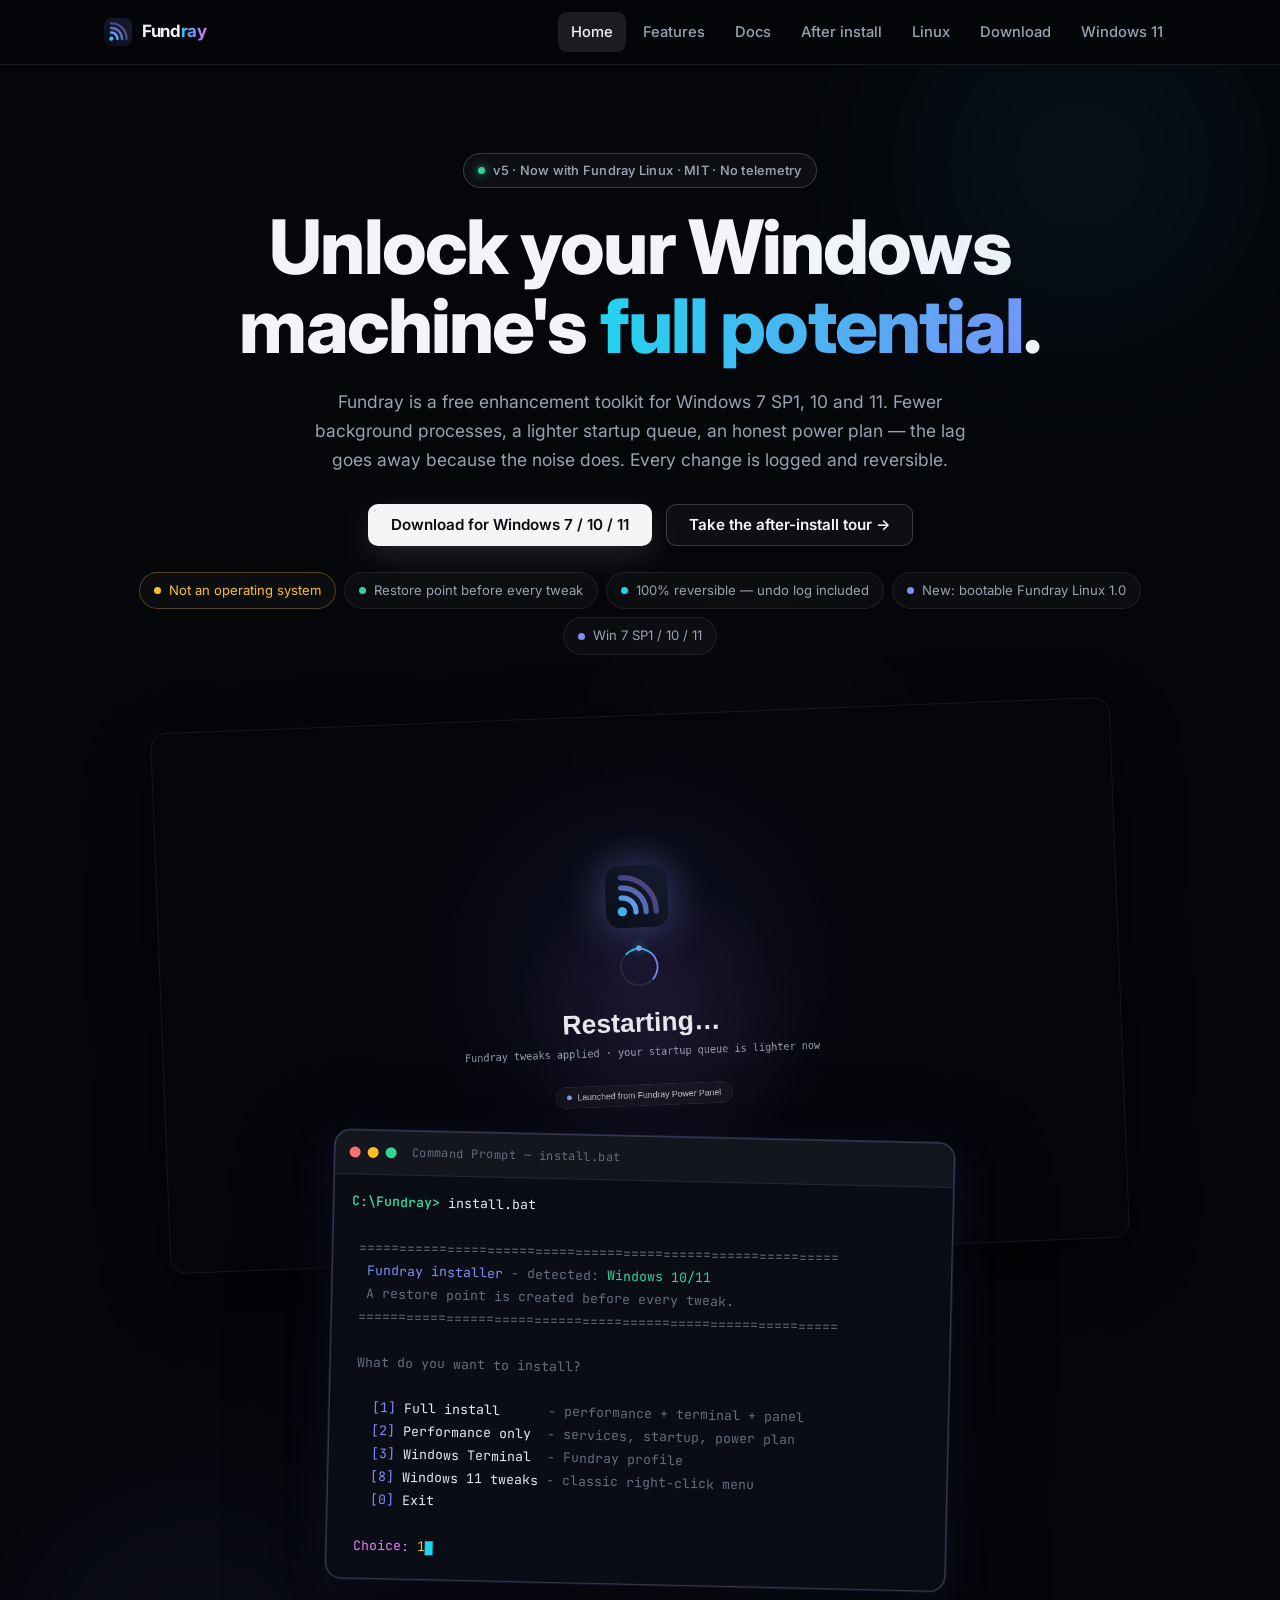
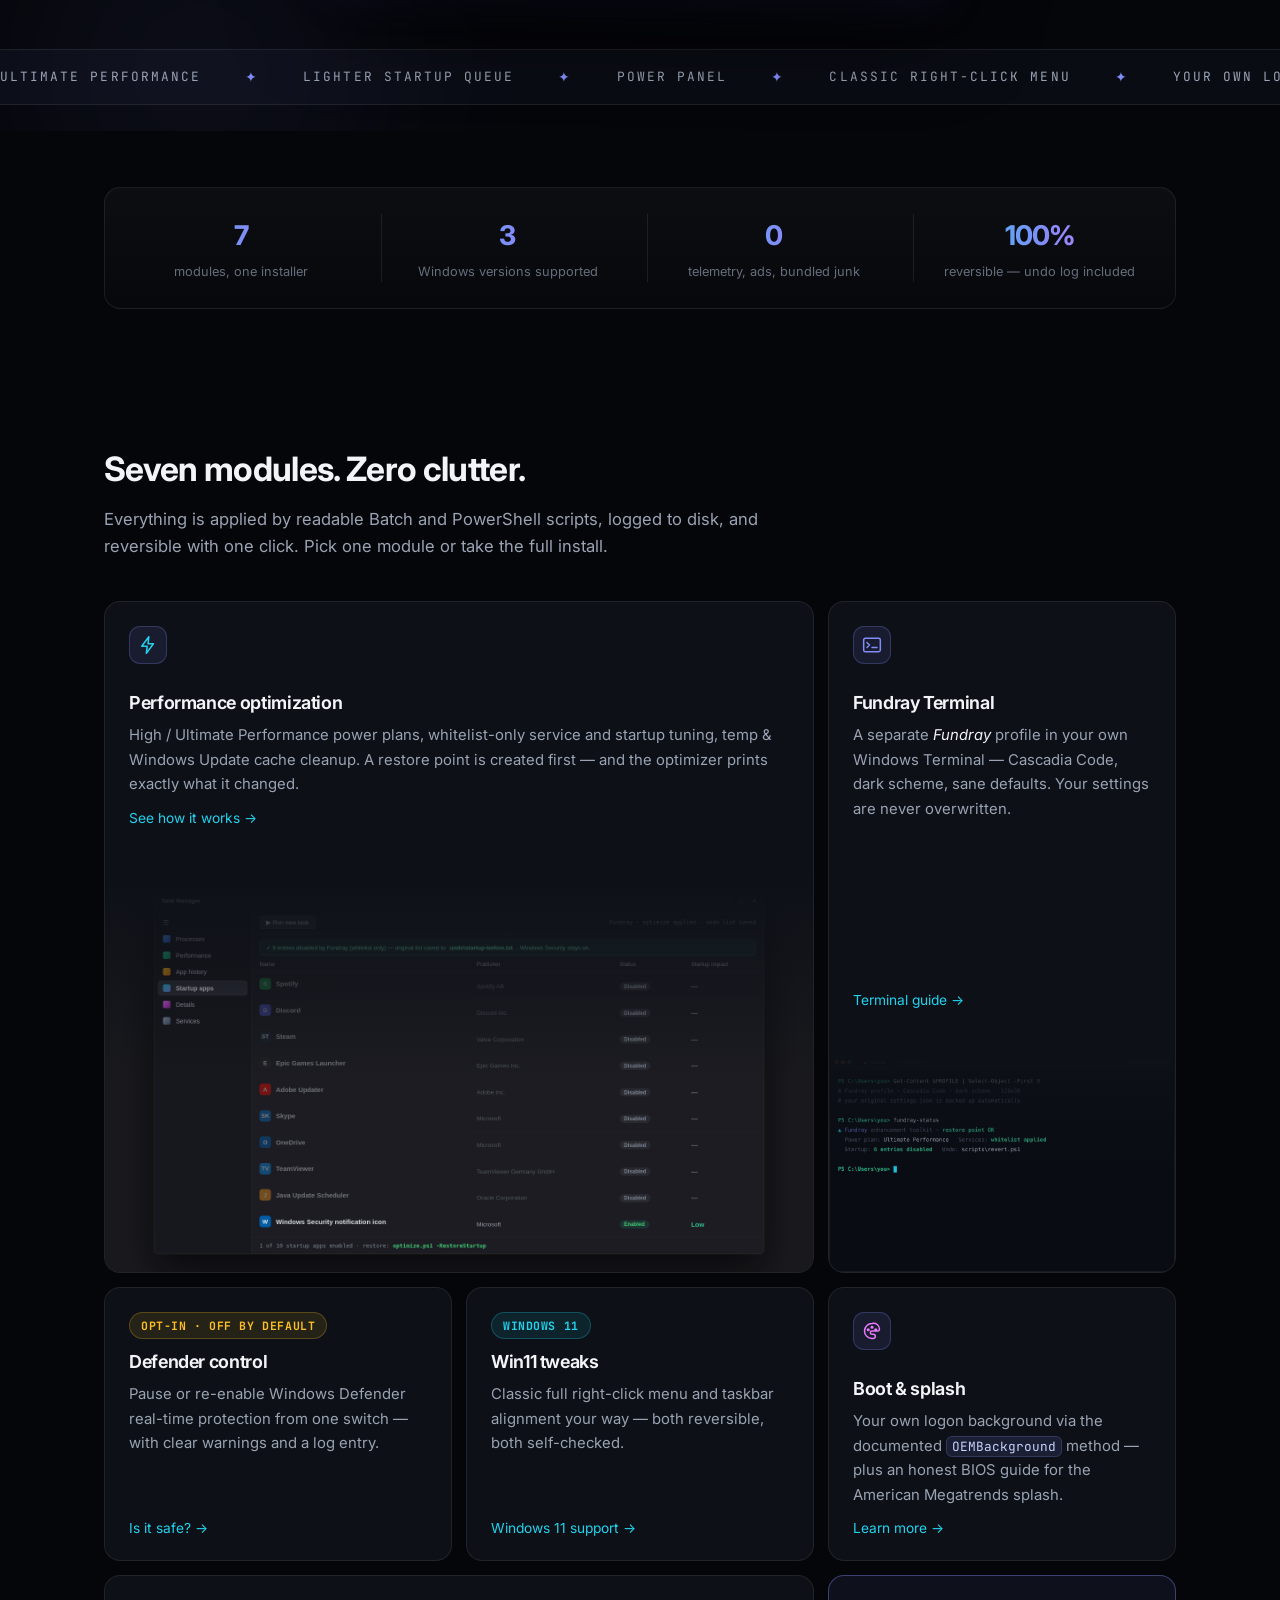
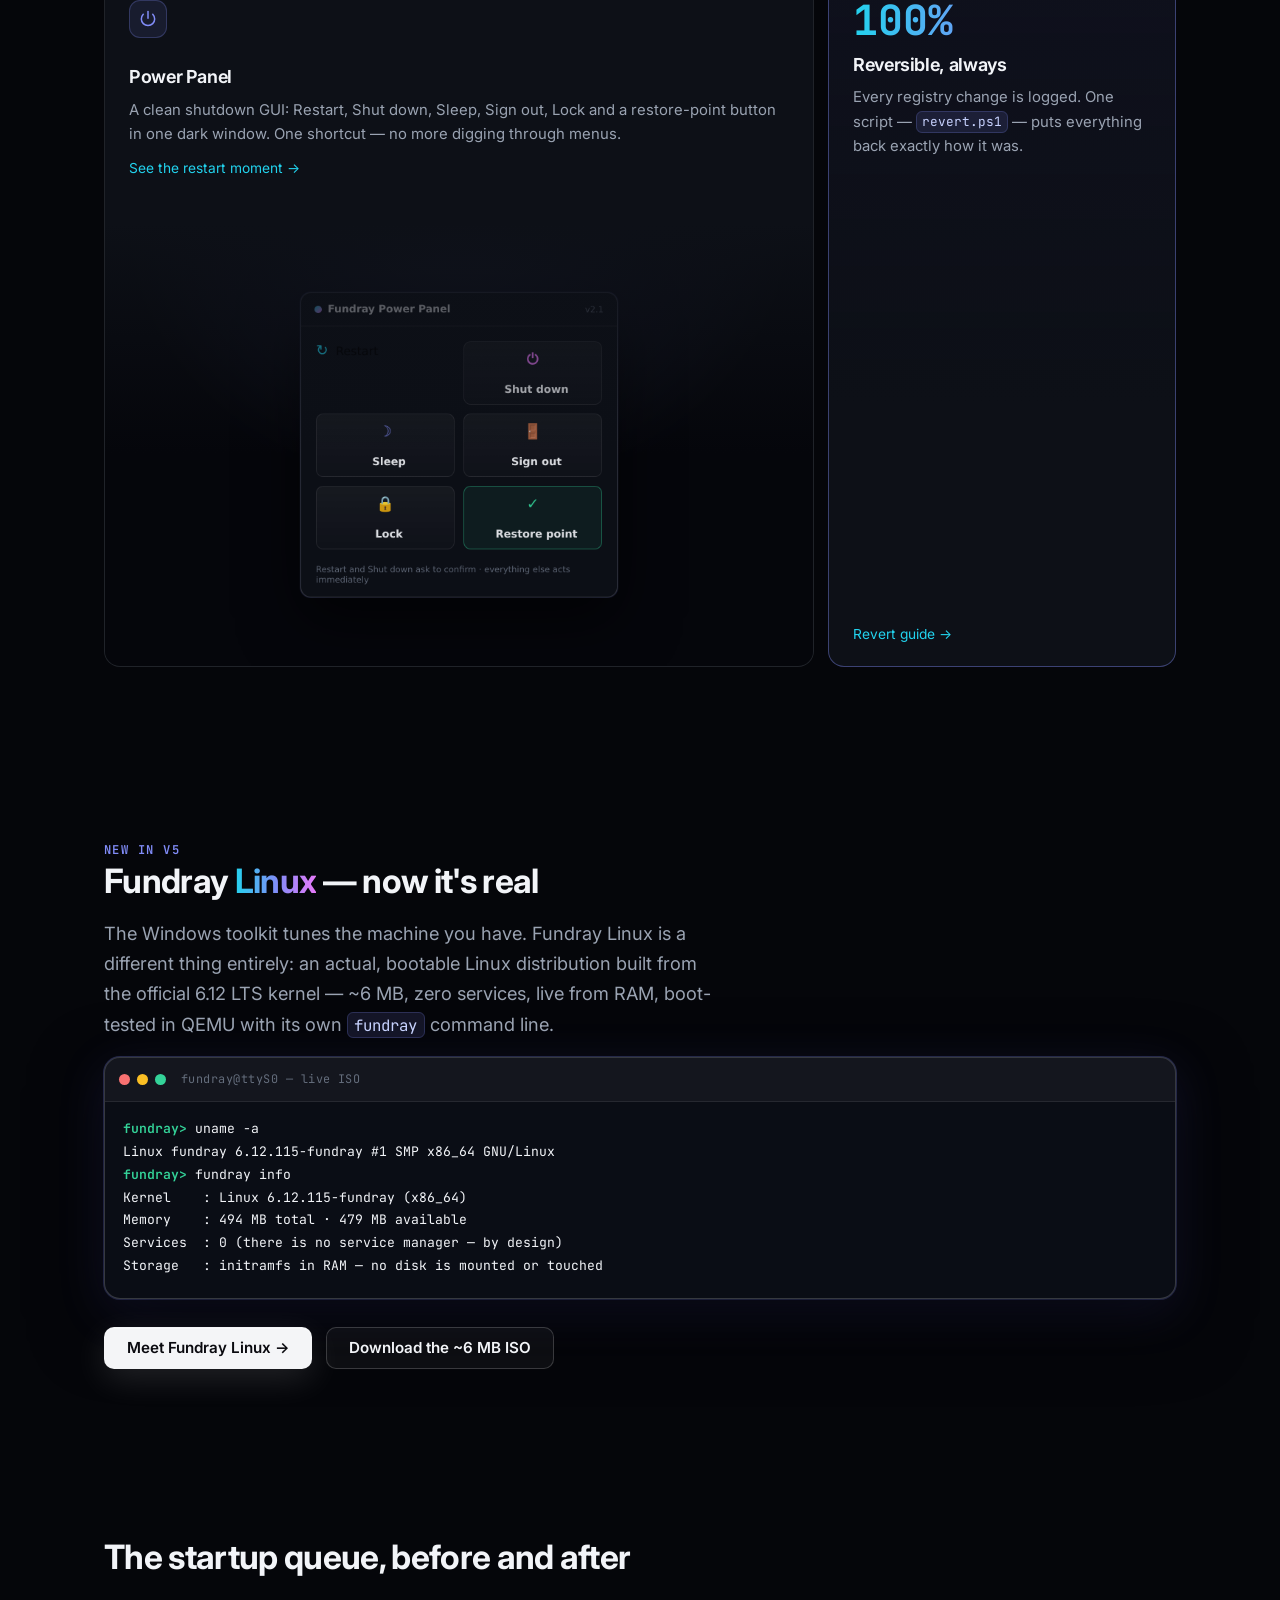
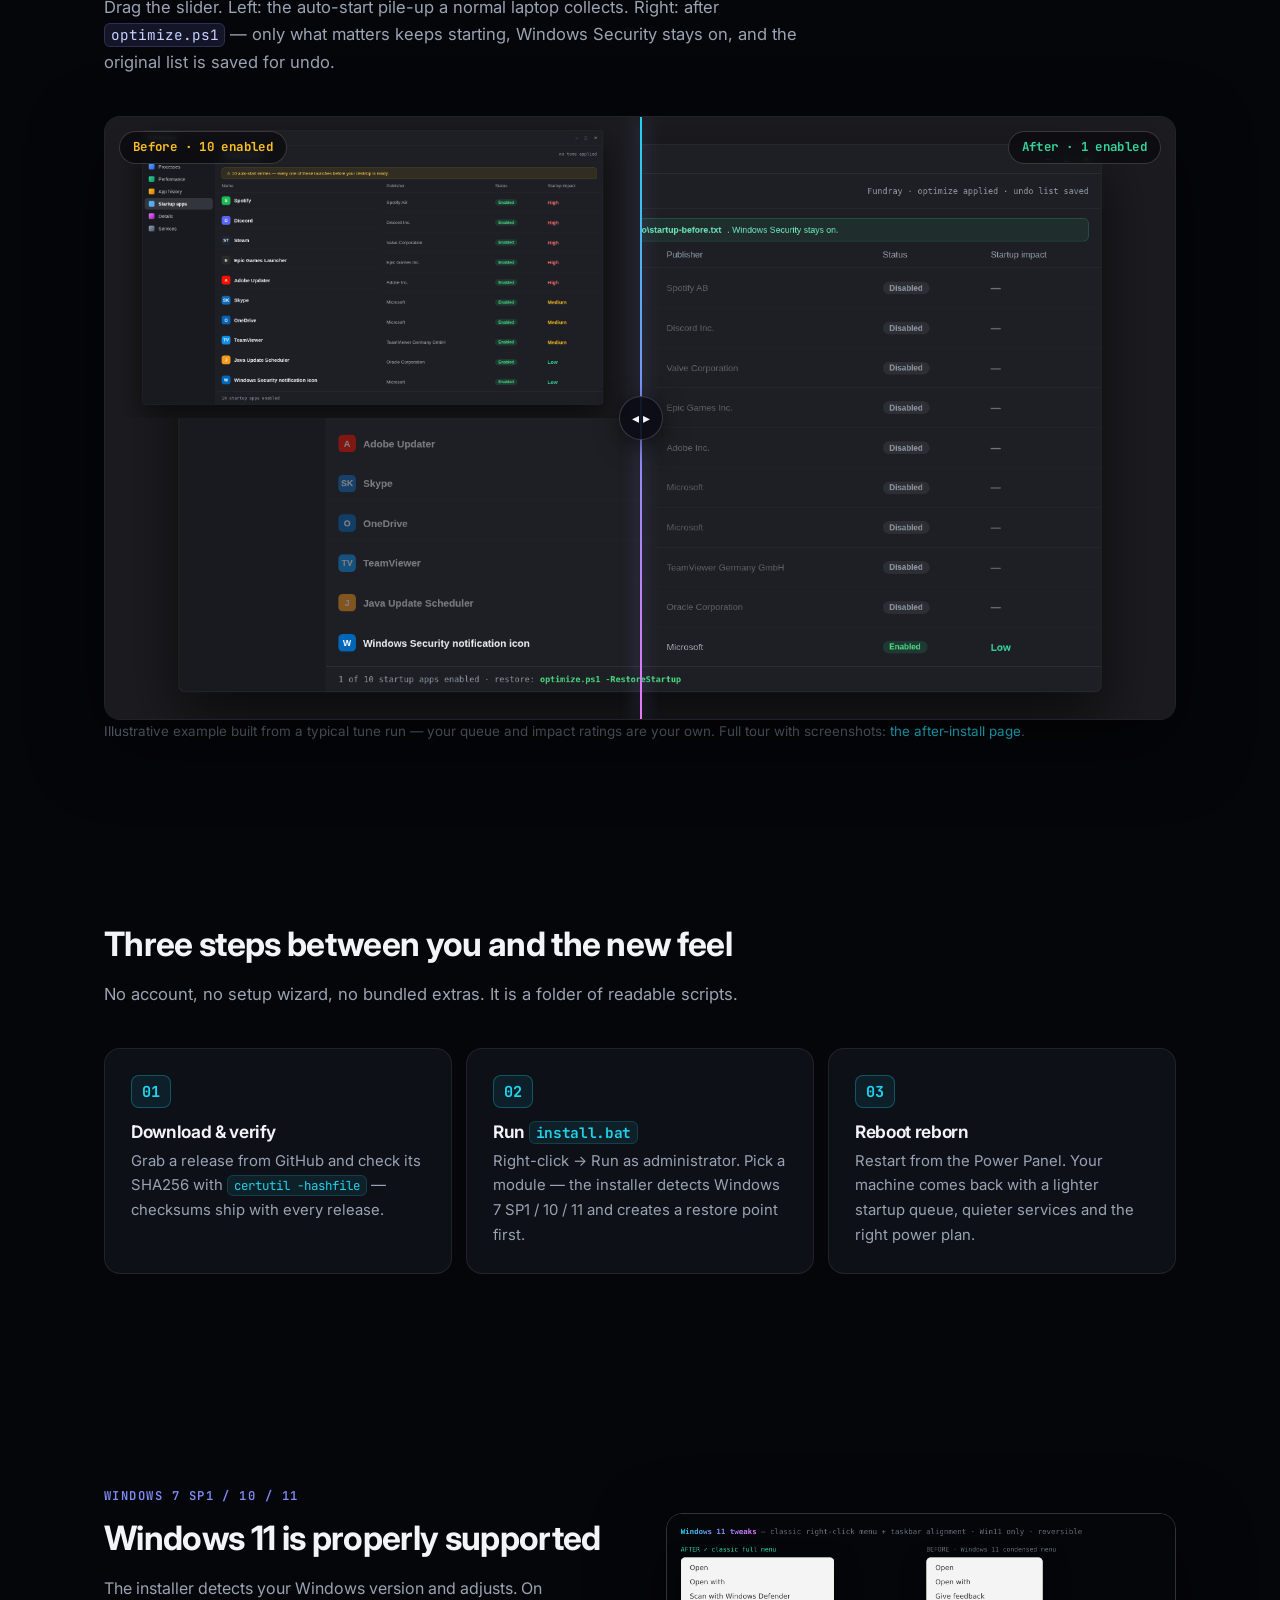
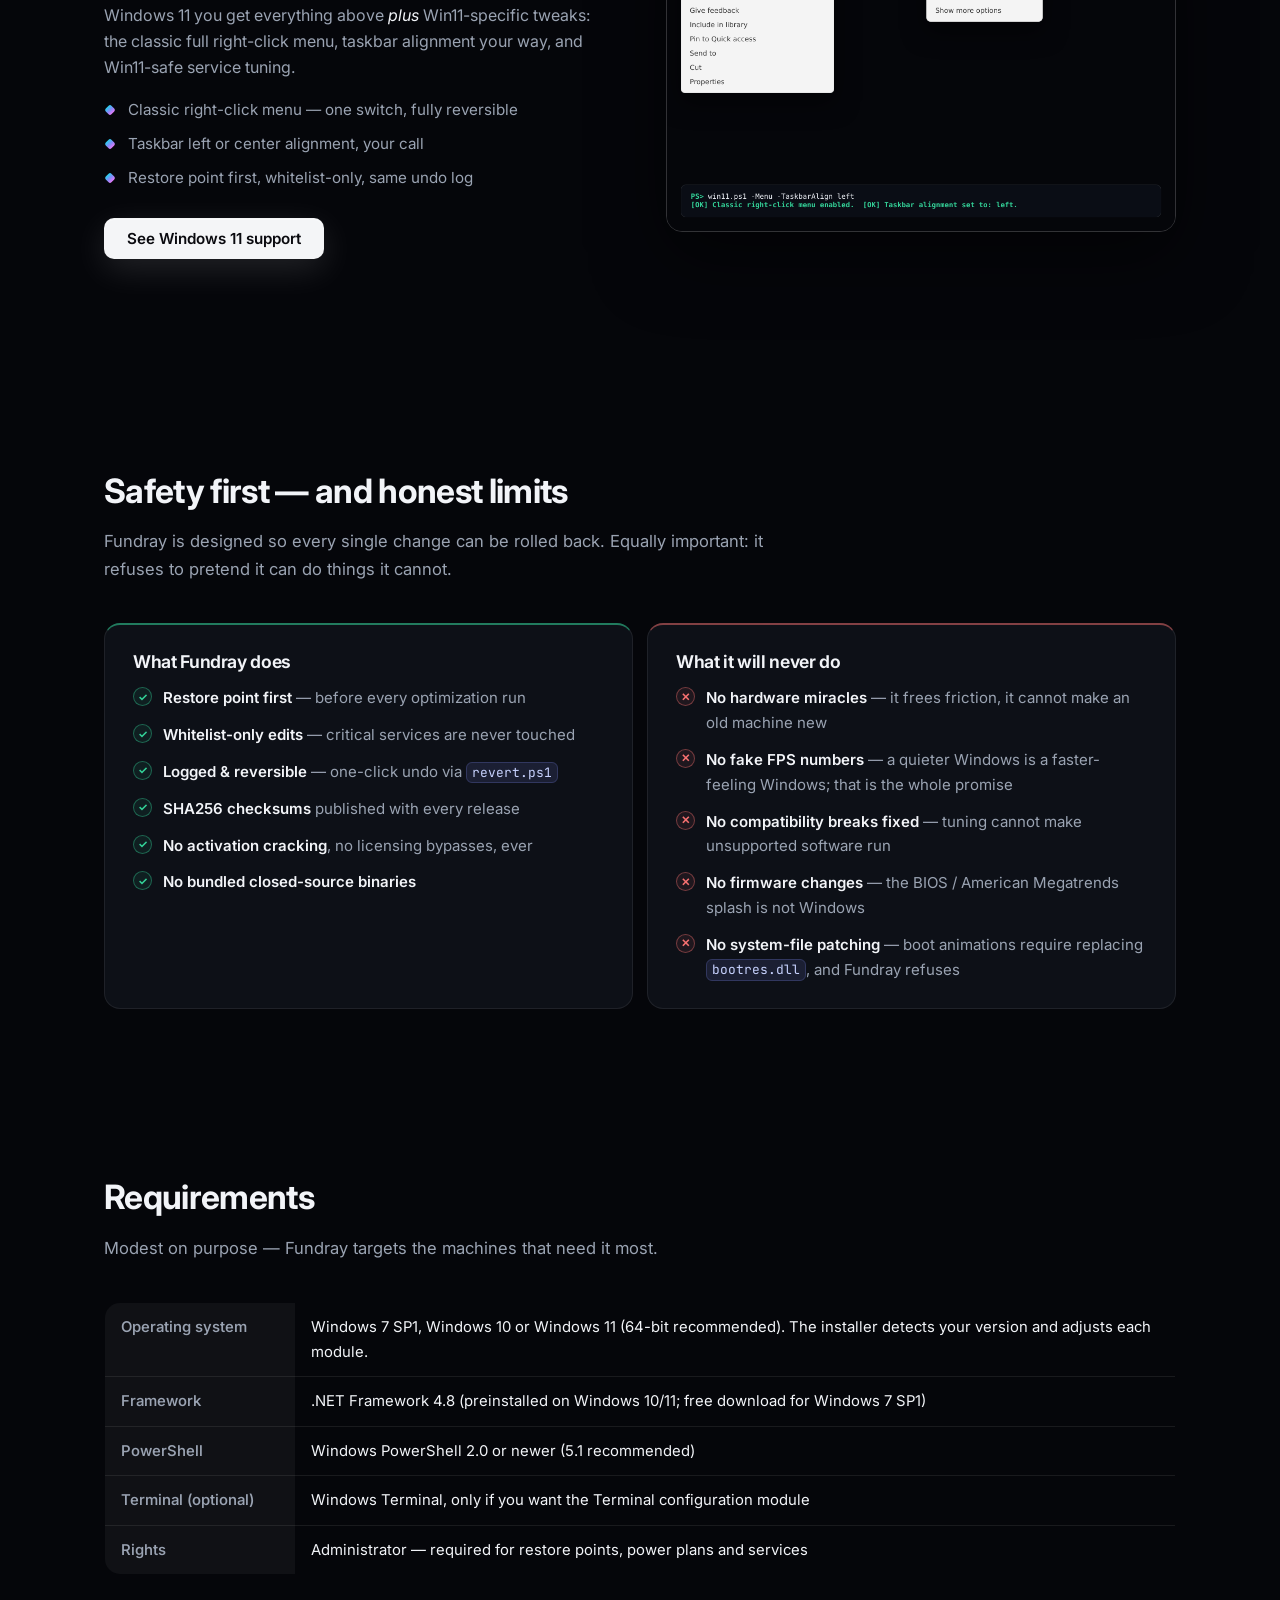
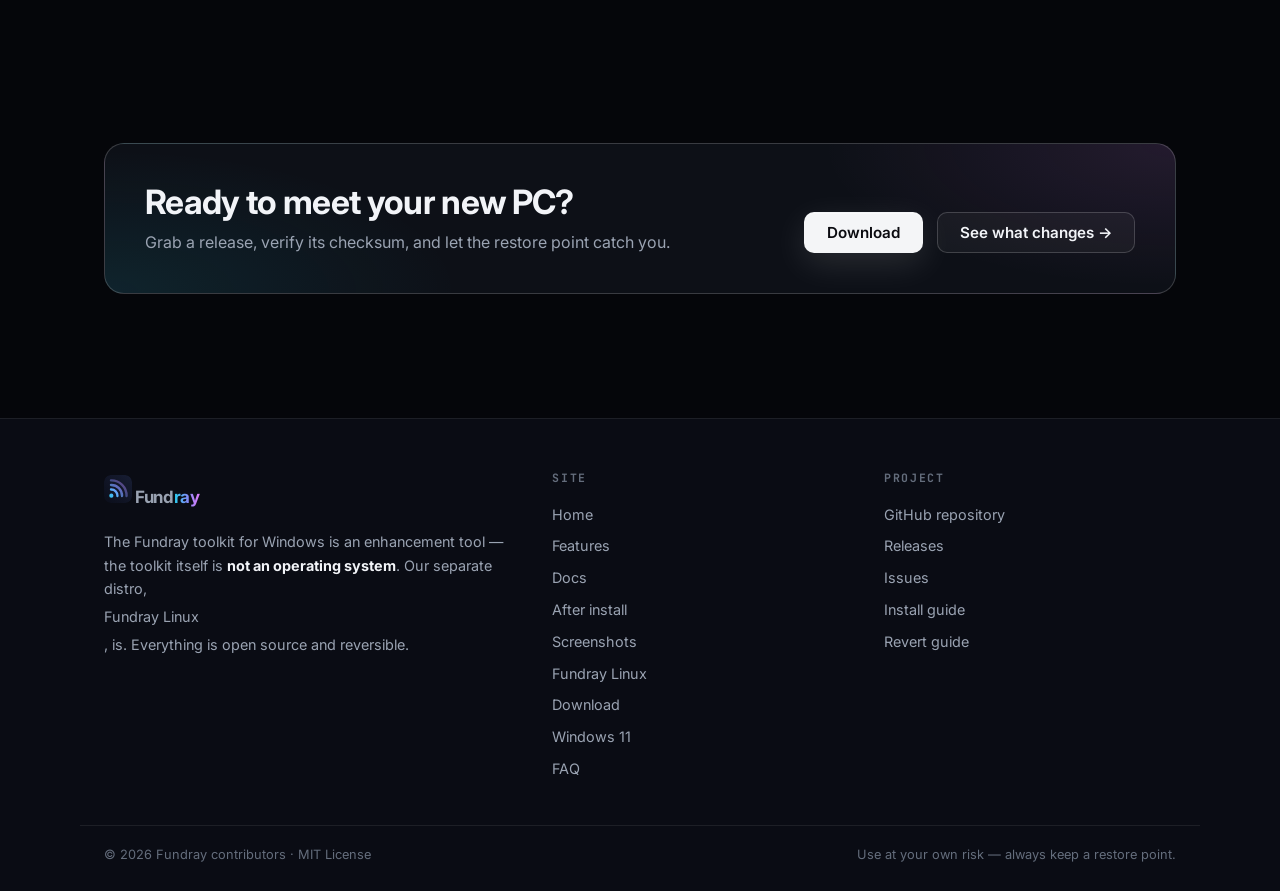
==== commit f8d0d5ed: "Fundray Linux 1.0 'Rebirth' — a real, bootable Linux distribution - os/: complete build kit — kernel" ====
--- a/index.html
+++ b/index.html
@@ -46,6 +46,7 @@
         <li><a href="features.html">Features</a></li>
         <li><a href="docs.html">Docs</a></li>
         <li><a href="after.html">After install</a></li>
+        <li><a href="os.html">Linux</a></li>
         <li><a href="download.html">Download</a></li>
         <li><a href="windows11.html">Windows 11</a></li>
       </ul>
@@ -58,7 +59,7 @@
     <section class="hero-v5">
       <div class="aurora" aria-hidden="true"><span class="a1"></span><span class="a2"></span><span class="a3"></span></div>
       <div class="container">
-        <span class="pill reveal">v4 &middot; Open source &middot; MIT &middot; No telemetry</span>
+        <span class="pill reveal">v5 &middot; Now with Fundray Linux &middot; MIT &middot; No telemetry</span>
         <h1 class="reveal d1">Unlock your Windows machine's <span class="grad-text anim">full potential</span>.</h1>
         <p class="lead reveal d2">Fundray is a free enhancement toolkit for Windows 7 SP1, 10 and 11.
         Fewer background processes, a lighter startup queue, an honest power plan —
@@ -73,6 +74,7 @@
           <span class="trust-chip warn"><span class="tdot"></span>Not an operating system</span>
           <span class="trust-chip green"><span class="tdot"></span>Restore point before every tweak</span>
           <span class="trust-chip cyan"><span class="tdot"></span>100% reversible — undo log included</span>
+          <span class="trust-chip indigo"><span class="tdot"></span>New: bootable Fundray Linux 1.0</span>
           <span class="trust-chip indigo"><span class="tdot"></span>Win 7 SP1 / 10 / 11</span>
         </div>
 
@@ -226,7 +228,36 @@
     </section>
 
     <!-- ============ BEFORE / AFTER ============ -->
-    <section class="section" id="after">
+    
+    <!-- ============ LINUX ============ -->
+    <section class="section" id="linux">
+      <div class="container">
+        <span class="kicker reveal">New in v5</span>
+        <h2 class="reveal d1">Fundray <span class="grad-text">Linux</span> — now it's real</h2>
+        <p class="lead reveal d2">The Windows toolkit tunes the machine you have. Fundray Linux
+        is a different thing entirely: an actual, bootable Linux distribution built from the
+        official 6.12 LTS kernel — ~6&nbsp;MB, zero services, live from RAM, boot-tested in
+        QEMU with its own <code>fundray</code> command line.</p>
+
+        <div class="term reveal d2">
+          <div class="term-bar"><span class="term-dot"></span><span class="term-dot"></span><span class="term-dot"></span><span class="term-title">fundray@ttyS0 — live ISO</span></div>
+          <div class="term-body"><code><span class="t-prompt">fundray&gt;</span> uname -a
+Linux fundray 6.12.115-fundray #1 SMP x86_64 GNU/Linux
+<span class="t-prompt">fundray&gt;</span> fundray info
+Kernel    : Linux 6.12.115-fundray (x86_64)
+Memory    : 494 MB total · 479 MB available
+Services  : 0 (there is no service manager — by design)
+Storage   : initramfs in RAM — no disk is mounted or touched</code></div>
+        </div>
+
+        <div class="cta-row reveal d3">
+          <a class="btn btn-primary" href="os.html">Meet Fundray Linux &rarr;</a>
+          <a class="btn btn-ghost" href="os.html#download">Download the ~6 MB ISO</a>
+        </div>
+      </div>
+    </section>
+
+<section class="section" id="after">
       <div class="container">
         <div class="section-head reveal">
           <h2>The startup queue, before and after</h2>
@@ -405,9 +436,9 @@
           </svg>
           <span class="brand-name">Fund<span>ray</span></span>
         </a>
-        <p>Fundray is an enhancement toolkit for Windows 7 SP1, 10 and 11 — it is
-        <strong>not an operating system</strong>, it never touches activation or licensing,
-        and every change is reversible.</p>
+        <p>The Fundray toolkit for Windows is an enhancement tool — the toolkit itself is
+        <strong>not an operating system</strong>. Our separate distro,
+        <a href="os.html">Fundray Linux</a>, is. Everything is open source and reversible.</p>
       </div>
       <div>
         <h4>Site</h4>
@@ -416,6 +447,7 @@
         <a href="docs.html">Docs</a>
         <a href="after.html">After install</a>
         <a href="screenshots.html">Screenshots</a>
+        <a href="os.html">Fundray Linux</a>
         <a href="download.html">Download</a>
         <a href="windows11.html">Windows 11</a>
         <a href="faq.html">FAQ</a>
--- a/styles.css
+++ b/styles.css
@@ -1156,3 +1156,6 @@
   .step-v5::after { transition: none; }
   .b-tile { transition: none; }
 }
+
+/* ---------- v5: Fundray Linux page ---------- */
+.img-pixelated { image-rendering: pixelated; }
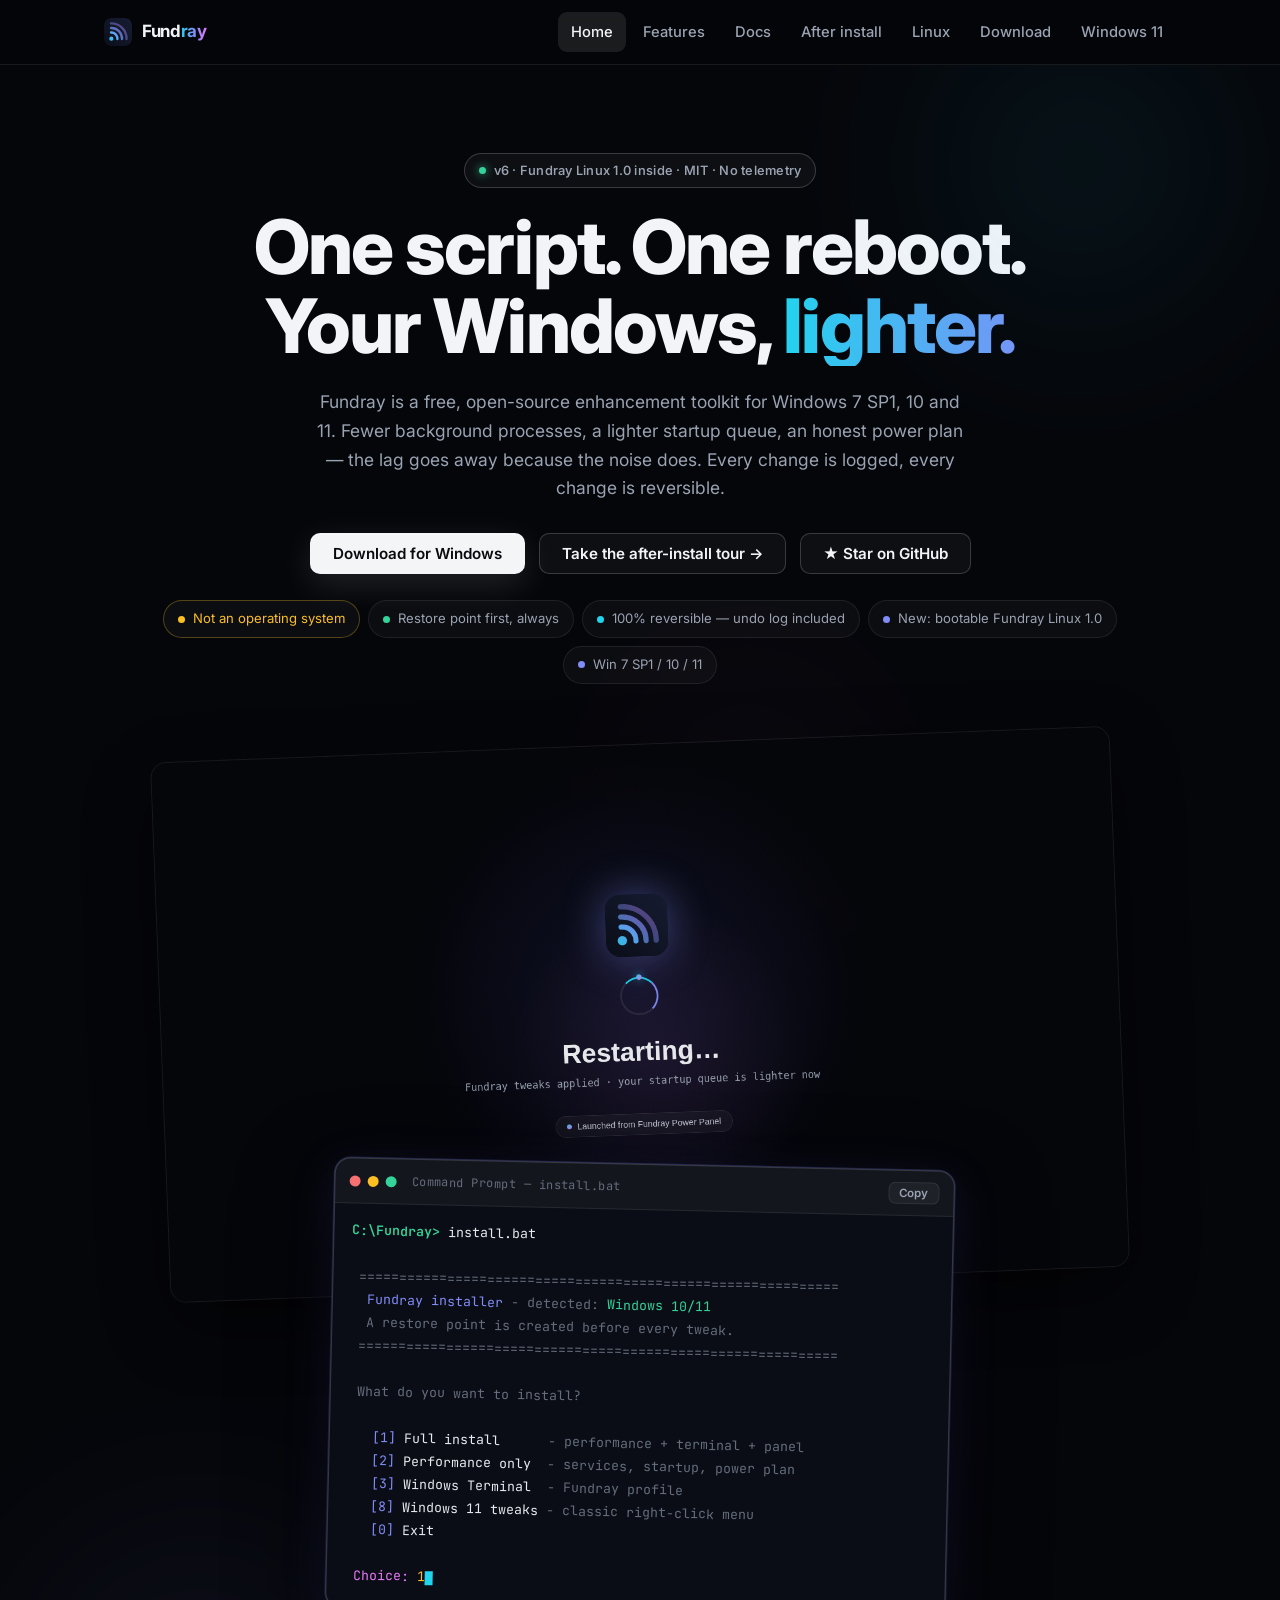
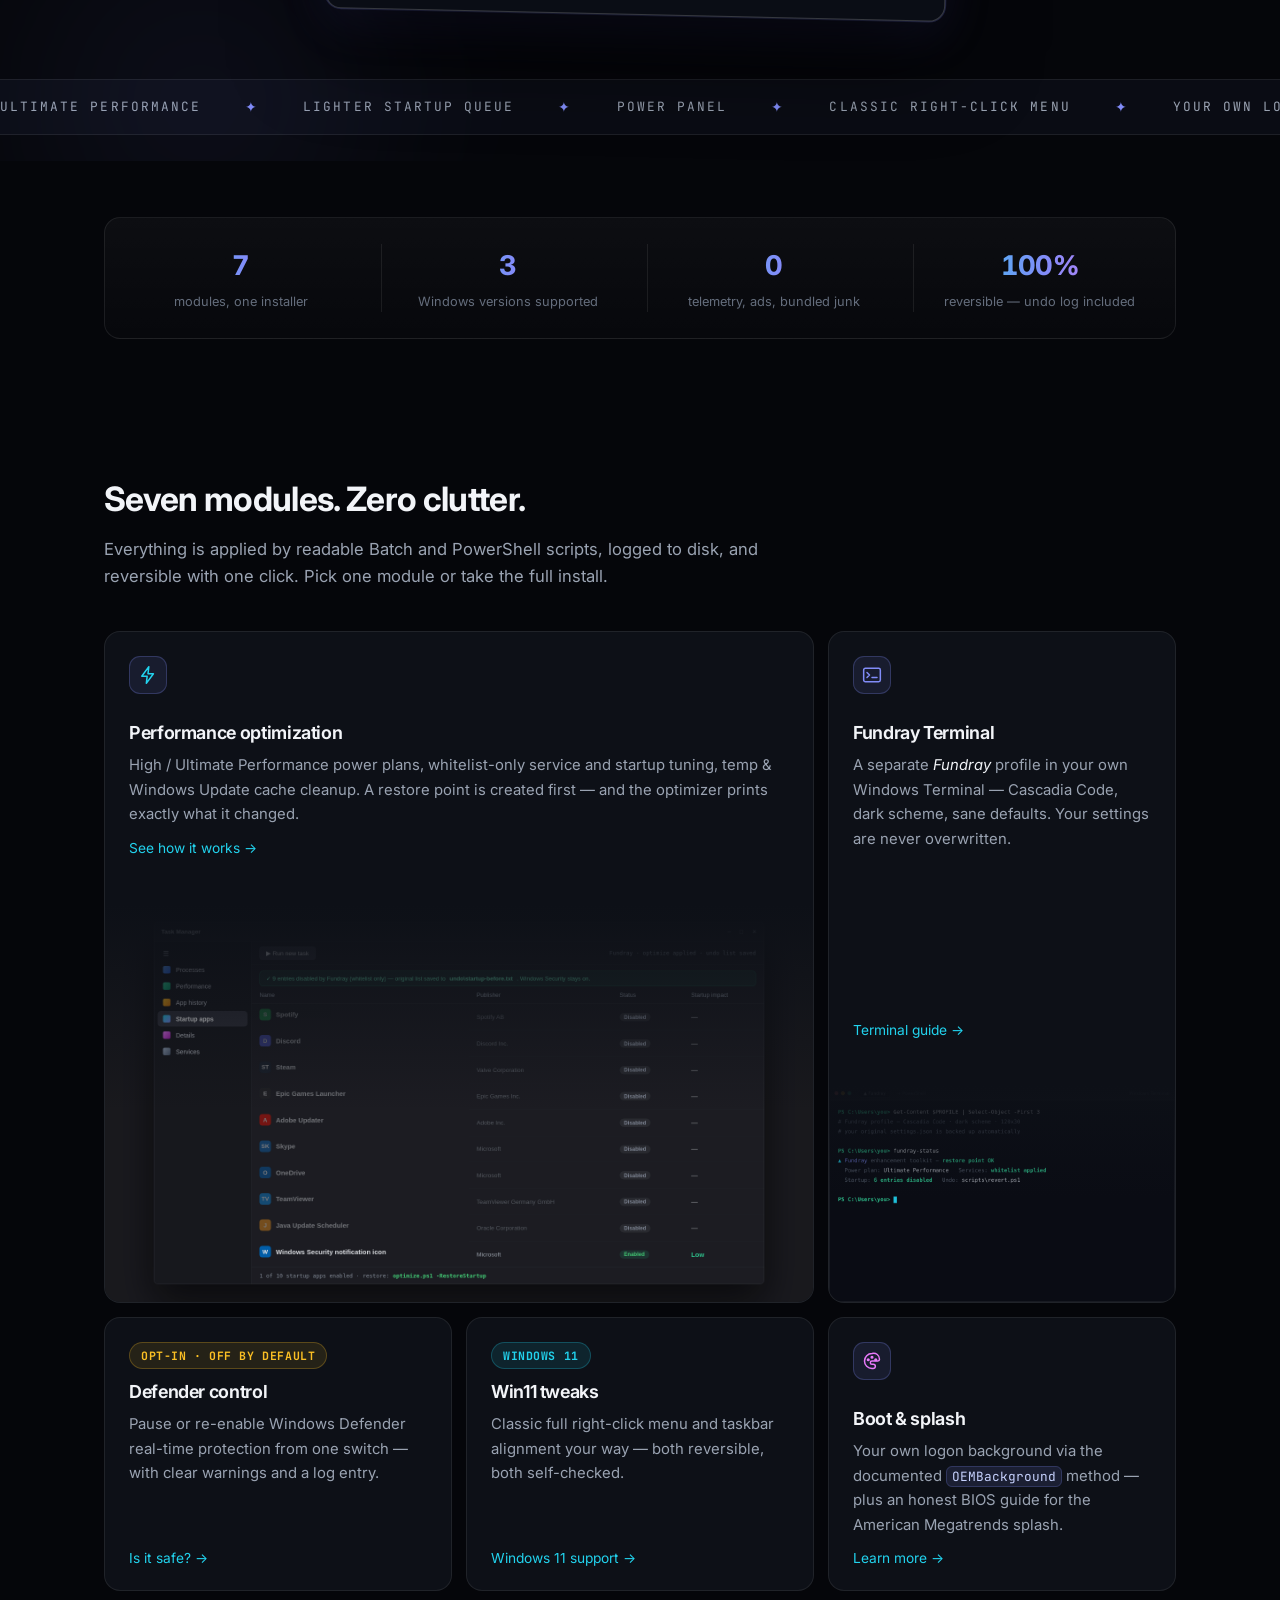
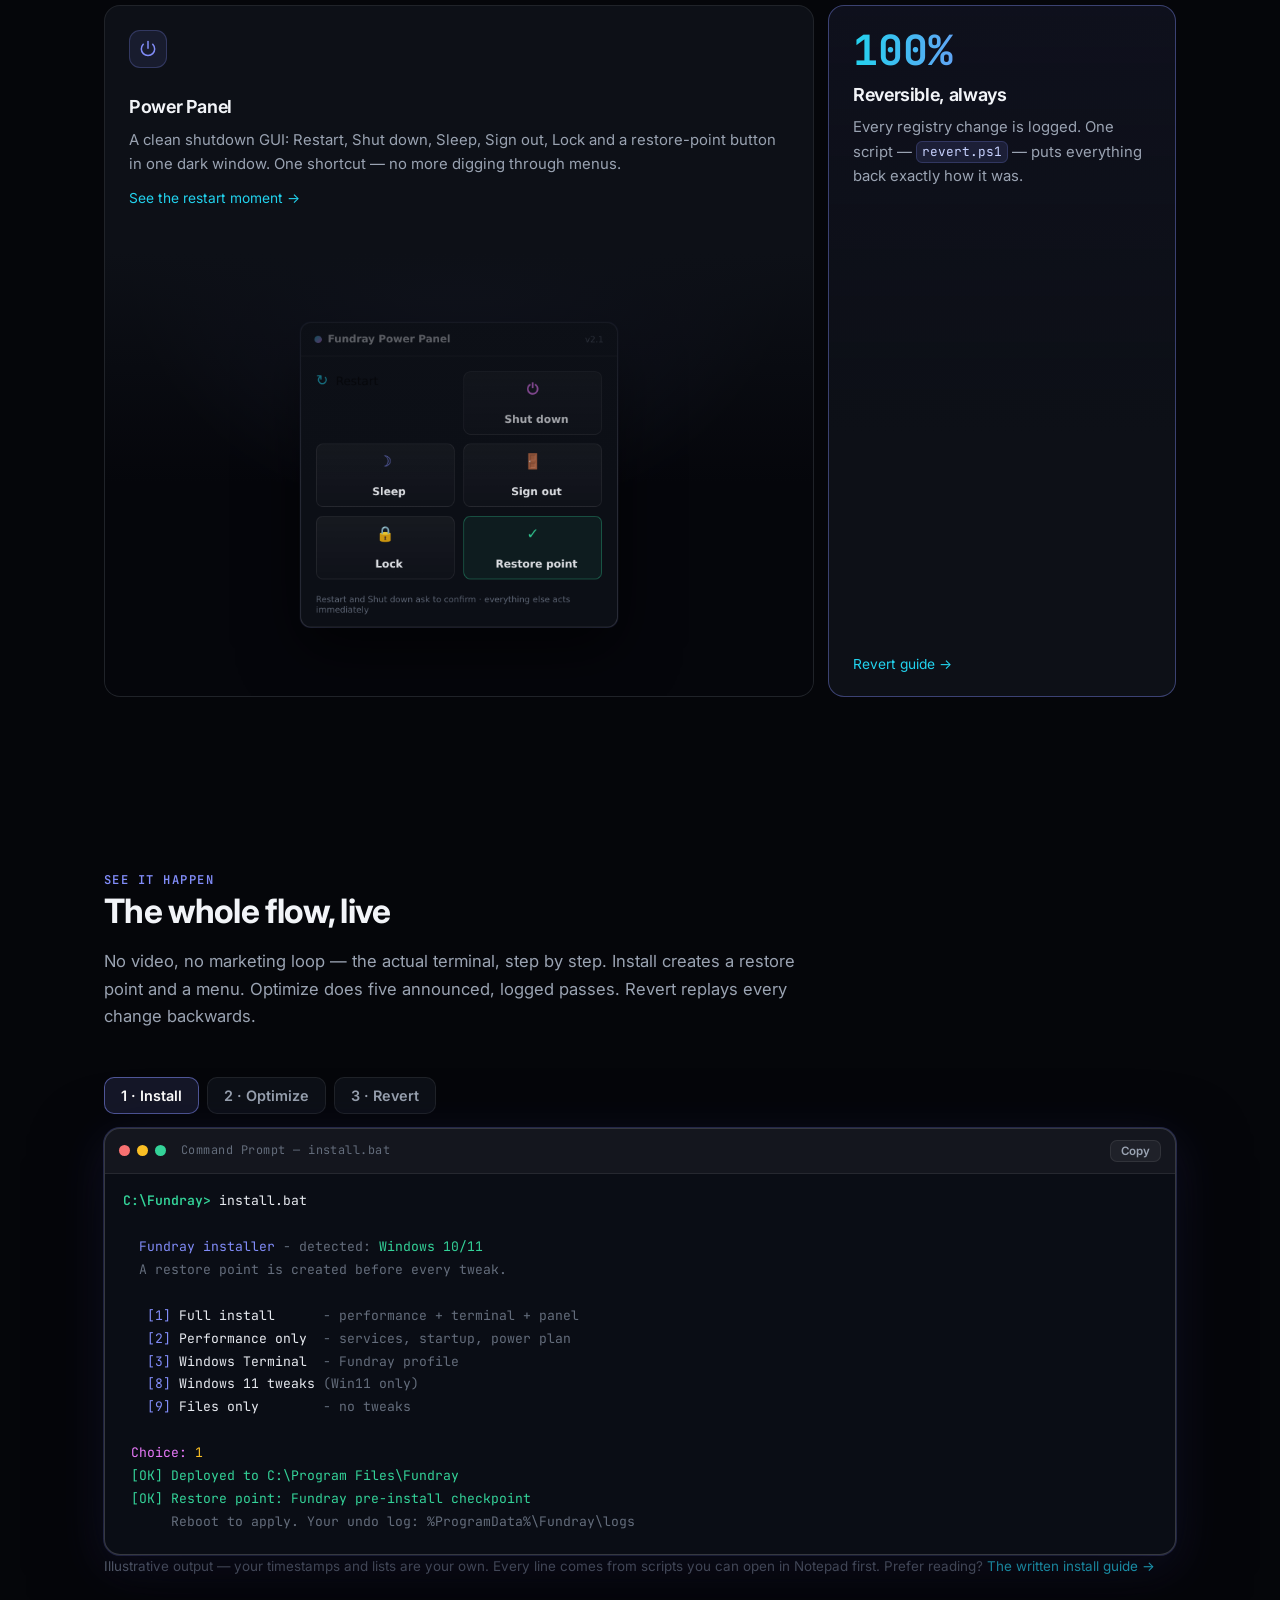
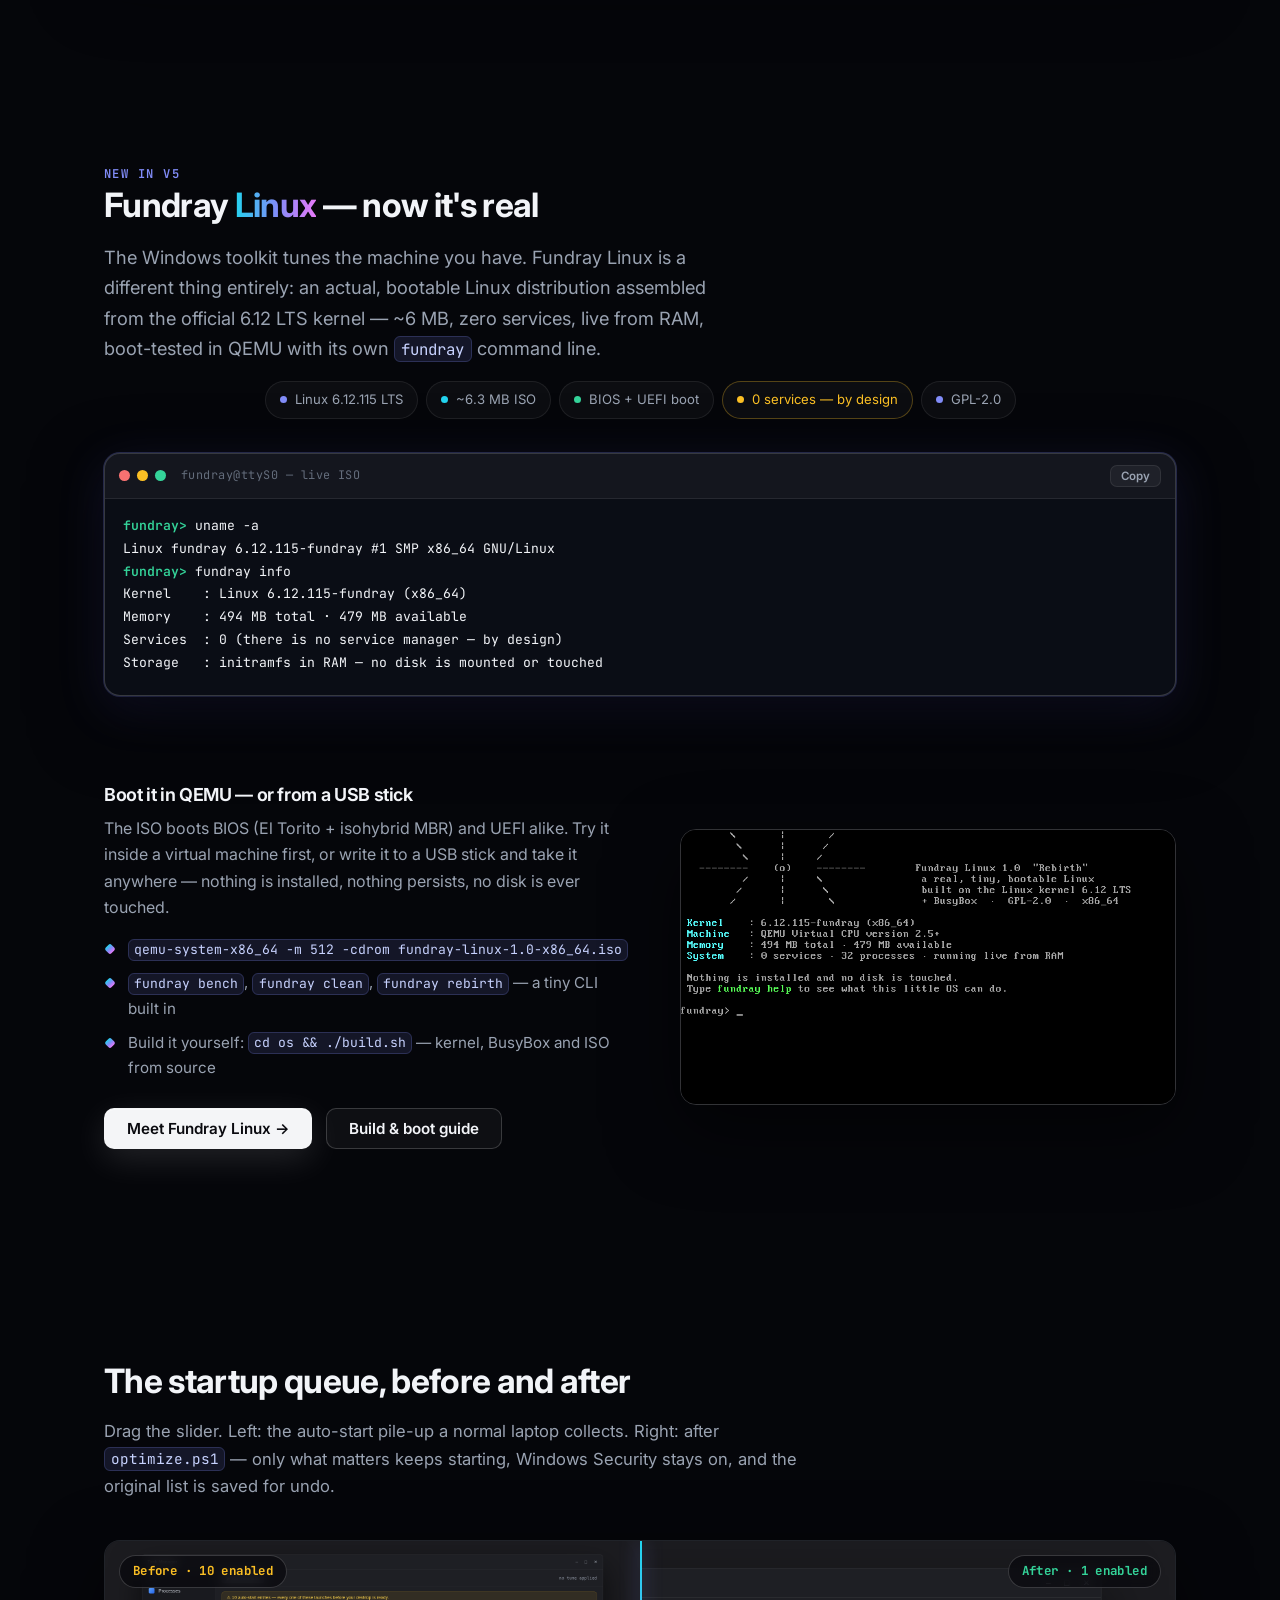
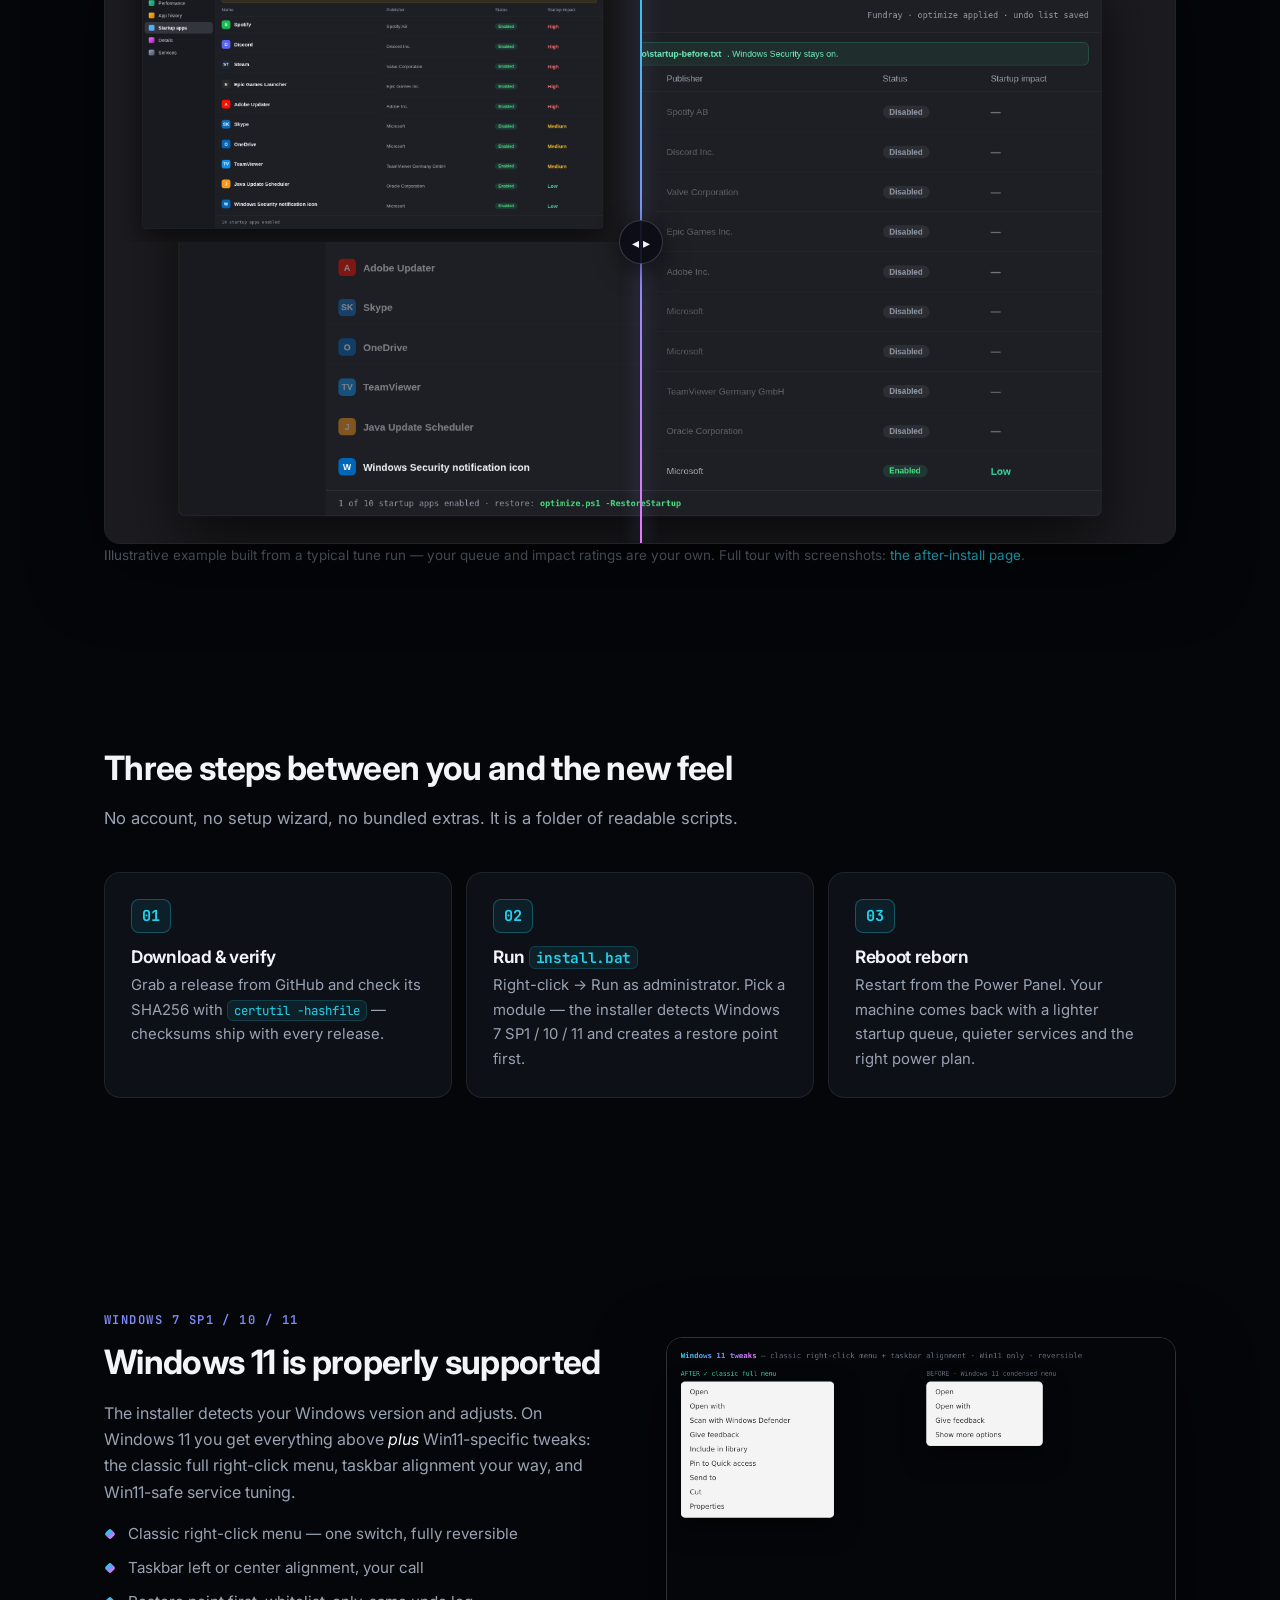
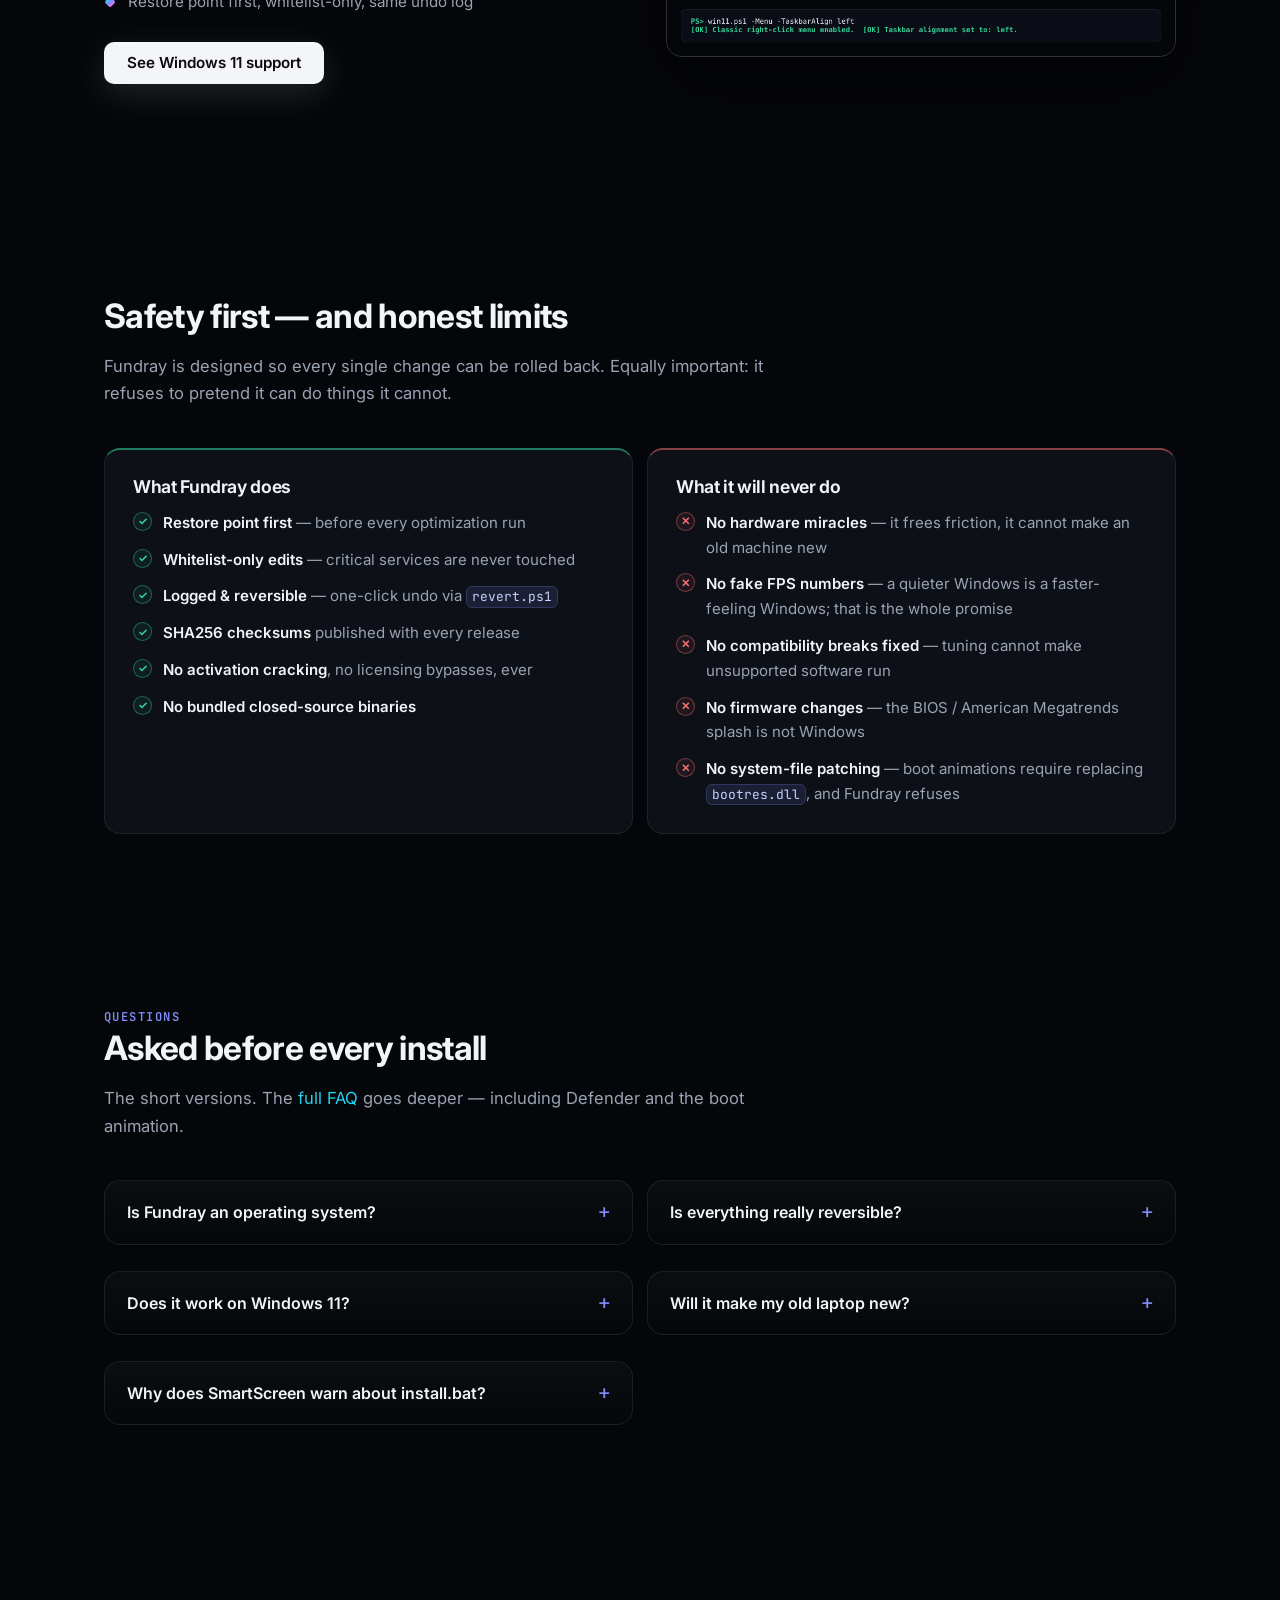
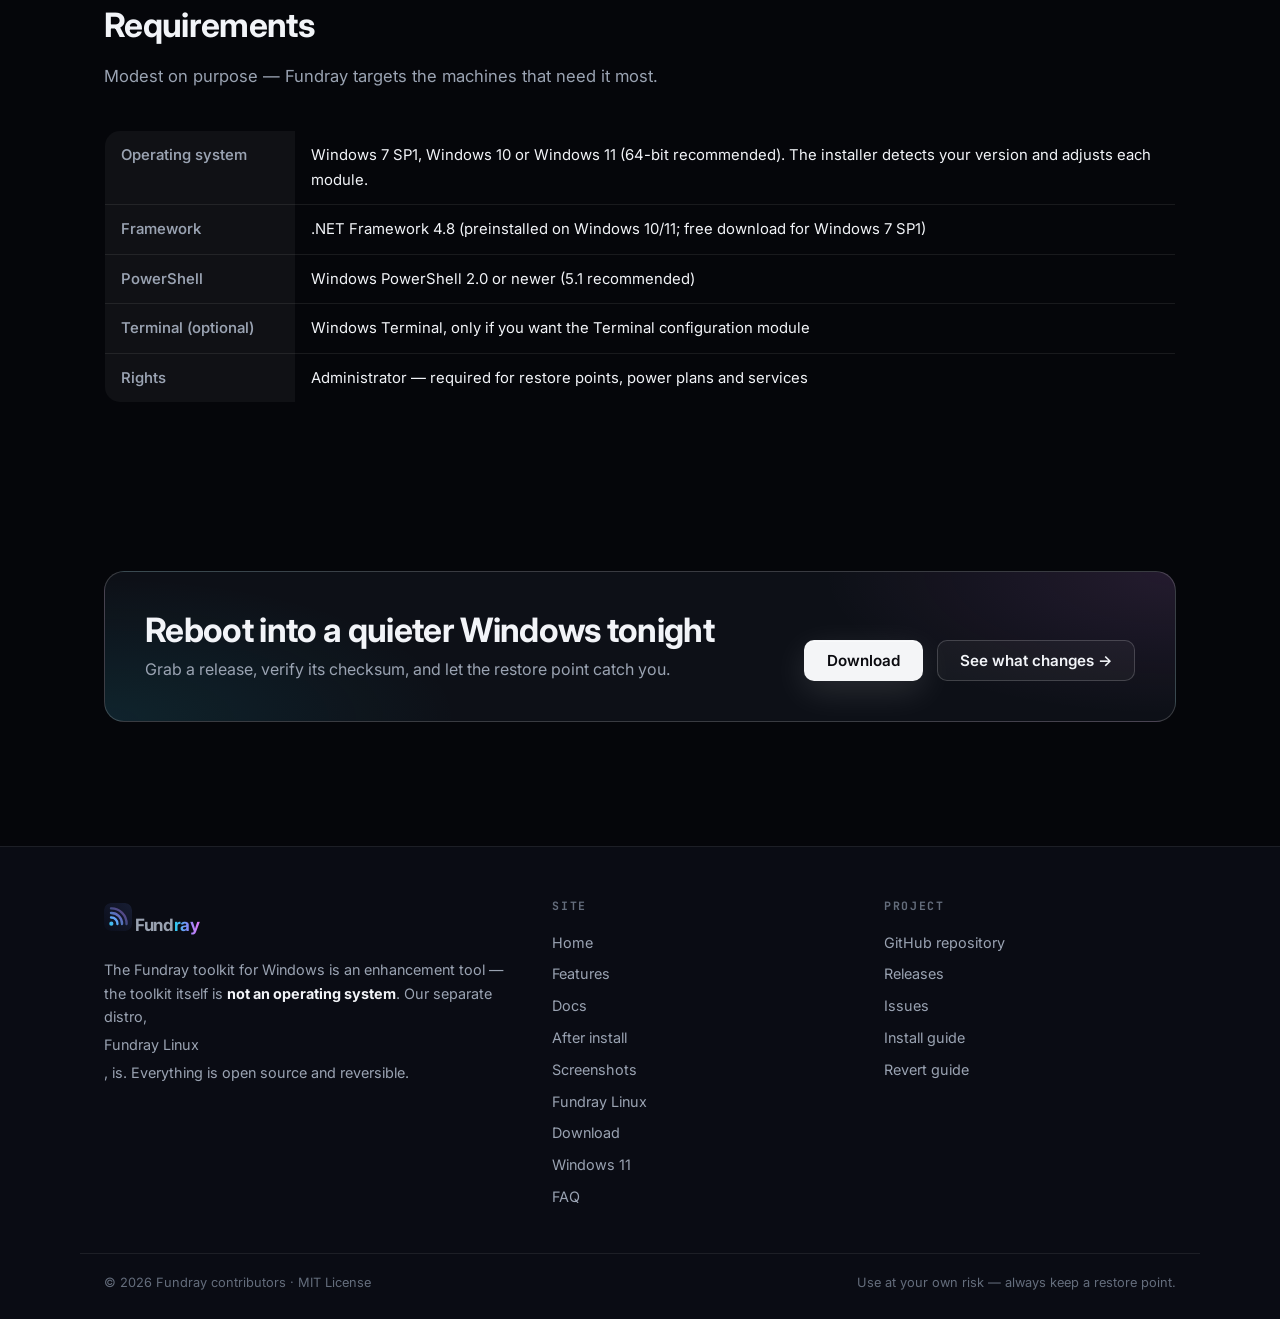
==== commit 8bc5a3e3: "Fundray v6: ultra site upgrade — animated home (word-rotator headline, count-up stats, live Install/" ====
--- a/index.html
+++ b/index.html
@@ -3,8 +3,8 @@
 <head>
   <meta charset="utf-8">
   <meta name="viewport" content="width=device-width, initial-scale=1">
-  <title>Fundray — Unlock your Windows PC's full potential (not an operating system)</title>
-  <meta name="description" content="Fundray is a free, open-source enhancement toolkit for Windows 7 SP1, 10 and 11: fewer background processes, cleaner startup, a faster-feeling laptop. Every change logged, every change reversible.">
+  <title>Fundray — Your Windows, faster. One script, one reboot (not an operating system)</title>
+  <meta name="description" content="Fundray is a free, open-source enhancement toolkit for Windows 7 SP1, 10 and 11: fewer background processes, cleaner startup, a faster-feeling laptop. Every change logged, every change reversible. Plus Fundray Linux 1.0 — a real, bootable 6 MB live distribution.">
   <link rel="icon" type="image/svg+xml" href="assets/favicon.svg">
   <link rel="preconnect" href="https://fonts.googleapis.com">
   <link rel="preconnect" href="https://fonts.gstatic.com" crossorigin>
@@ -59,20 +59,22 @@
     <section class="hero-v5">
       <div class="aurora" aria-hidden="true"><span class="a1"></span><span class="a2"></span><span class="a3"></span></div>
       <div class="container">
-        <span class="pill reveal">v5 &middot; Now with Fundray Linux &middot; MIT &middot; No telemetry</span>
-        <h1 class="reveal d1">Unlock your Windows machine's <span class="grad-text anim">full potential</span>.</h1>
-        <p class="lead reveal d2">Fundray is a free enhancement toolkit for Windows 7 SP1, 10 and 11.
+        <span class="pill reveal">v6 &middot; Fundray Linux 1.0 inside &middot; MIT &middot; No telemetry</span>
+        <h1 class="reveal d1">One script. One reboot.<br>
+        Your Windows, <span class="grad-text anim rot" data-words='["faster.","lighter.","quieter.","smoother."]'>faster.</span></h1>
+        <p class="lead reveal d2">Fundray is a free, open-source enhancement toolkit for Windows 7 SP1, 10 and 11.
         Fewer background processes, a lighter startup queue, an honest power plan —
-        the lag goes away because the noise does. Every change is logged and reversible.</p>
+        the lag goes away because the noise does. Every change is logged, every change is reversible.</p>
 
         <div class="cta-row reveal d3">
-          <a class="btn btn-primary" href="download.html">Download for Windows 7 / 10 / 11</a>
+          <a class="btn btn-primary" href="download.html">Download for Windows</a>
           <a class="btn btn-ghost" href="after.html">Take the after-install tour &rarr;</a>
+          <a class="btn btn-ghost" href="https://github.com/gefrus112/fundray">&#9733; Star on GitHub</a>
         </div>
 
         <div class="trust-row reveal d3">
           <span class="trust-chip warn"><span class="tdot"></span>Not an operating system</span>
-          <span class="trust-chip green"><span class="tdot"></span>Restore point before every tweak</span>
+          <span class="trust-chip green"><span class="tdot"></span>Restore point first, always</span>
           <span class="trust-chip cyan"><span class="tdot"></span>100% reversible — undo log included</span>
           <span class="trust-chip indigo"><span class="tdot"></span>New: bootable Fundray Linux 1.0</span>
           <span class="trust-chip indigo"><span class="tdot"></span>Win 7 SP1 / 10 / 11</span>
@@ -117,7 +119,8 @@
             <span>POWER PANEL</span><span class="m-star">&#10022;</span>
             <span>CLASSIC RIGHT-CLICK MENU</span><span class="m-star">&#10022;</span>
             <span>YOUR OWN LOGON BACKGROUND</span><span class="m-star">&#10022;</span>
-            <span>QUIETER SERVICES</span><span class="m-star">&#10022;</span>
+            <span>FUNDRAY LINUX 1.0</span><span class="m-star">&#10022;</span>
+            <span>LINUX 6.12 LTS</span><span class="m-star">&#10022;</span>
             <span>100% REVERSIBLE</span><span class="m-star">&#10022;</span>
             <span>NO TELEMETRY</span><span class="m-star">&#10022;</span>
           </div>
@@ -127,7 +130,8 @@
             <span>POWER PANEL</span><span class="m-star">&#10022;</span>
             <span>CLASSIC RIGHT-CLICK MENU</span><span class="m-star">&#10022;</span>
             <span>YOUR OWN LOGON BACKGROUND</span><span class="m-star">&#10022;</span>
-            <span>QUIETER SERVICES</span><span class="m-star">&#10022;</span>
+            <span>FUNDRAY LINUX 1.0</span><span class="m-star">&#10022;</span>
+            <span>LINUX 6.12 LTS</span><span class="m-star">&#10022;</span>
             <span>100% REVERSIBLE</span><span class="m-star">&#10022;</span>
             <span>NO TELEMETRY</span><span class="m-star">&#10022;</span>
           </div>
@@ -138,10 +142,10 @@
     <section class="section-tight">
       <div class="container">
         <div class="stat-band">
-          <div class="stat"><div class="stat-num">7</div><p class="stat-label">modules, one installer</p></div>
-          <div class="stat"><div class="stat-num">3</div><p class="stat-label">Windows versions supported</p></div>
-          <div class="stat"><div class="stat-num">0</div><p class="stat-label">telemetry, ads, bundled junk</p></div>
-          <div class="stat"><div class="stat-num">100%</div><p class="stat-label">reversible — undo log included</p></div>
+          <div class="stat reveal"><div class="stat-num" data-count="7">7</div><p class="stat-label">modules, one installer</p></div>
+          <div class="stat reveal d1"><div class="stat-num" data-count="3">3</div><p class="stat-label">Windows versions supported</p></div>
+          <div class="stat reveal d2"><div class="stat-num">0</div><p class="stat-label">telemetry, ads, bundled junk</p></div>
+          <div class="stat reveal d3"><div class="stat-num" data-count="100" data-suffix="%">100%</div><p class="stat-label">reversible — undo log included</p></div>
         </div>
       </div>
     </section>
@@ -175,7 +179,7 @@
             <h3>Fundray Terminal</h3>
             <p>A separate <em>Fundray</em> profile in your own Windows Terminal — Cascadia Code,
             dark scheme, sane defaults. Your settings are never overwritten.</p>
-            <a class="b-link" href="docs.html">Terminal guide &rarr;</a>
+            <a class="b-link" href="docs.html#module-terminal">Terminal guide &rarr;</a>
             <div class="b-shot"><img src="assets/screenshots/terminal.png" alt="The Fundray profile inside Windows Terminal" loading="lazy"></div>
           </div>
 
@@ -202,7 +206,7 @@
             <h3>Boot &amp; splash</h3>
             <p>Your own logon background via the documented <code>OEMBackground</code> method —
             plus an honest BIOS guide for the American Megatrends splash.</p>
-            <a class="b-link" href="features.html">Learn more &rarr;</a>
+            <a class="b-link" href="docs.html#module-boot">Learn more &rarr;</a>
           </div>
 
           <div class="b-tile b-s4 reveal">
@@ -221,25 +225,106 @@
             <h3>Reversible, always</h3>
             <p>Every registry change is logged. One script — <code>revert.ps1</code> — puts
             everything back exactly how it was.</p>
-            <a class="b-link" href="docs.html">Revert guide &rarr;</a>
-          </div>
-        </div>
-      </div>
-    </section>
-
-    <!-- ============ BEFORE / AFTER ============ -->
-    
+            <a class="b-link" href="docs.html#revert">Revert guide &rarr;</a>
+          </div>
+        </div>
+      </div>
+    </section>
+
+    <!-- ============ THE FLOW (tabbed live terminals) ============ -->
+    <section class="section" id="flow">
+      <div class="container">
+        <div class="section-head reveal">
+          <span class="kicker">See it happen</span>
+          <h2>The whole flow, live</h2>
+          <p>No video, no marketing loop — the actual terminal, step by step.
+          Install creates a restore point and a menu. Optimize does five announced, logged
+          passes. Revert replays every change backwards.</p>
+        </div>
+
+        <div class="flow-tabs js-tabs reveal">
+          <div class="tab-bar" role="tablist" aria-label="Fundray terminal walkthrough">
+            <button class="tab-btn active" type="button">1 &middot; Install</button>
+            <button class="tab-btn" type="button">2 &middot; Optimize</button>
+            <button class="tab-btn" type="button">3 &middot; Revert</button>
+          </div>
+
+          <div class="tab-panes">
+            <div class="tab-pane active">
+              <div class="term">
+                <div class="term-bar"><span class="term-dot"></span><span class="term-dot"></span><span class="term-dot"></span><span class="term-title">Command Prompt — install.bat</span></div>
+                <div class="term-body"><code><span class="t-prompt">C:\Fundray&gt;</span> <span class="t-cmd">install.bat</span>
+
+<span class="t-acc">  Fundray installer</span> <span class="t-dim">- detected:</span> <span class="t-ok">Windows 10/11</span>
+<span class="t-dim">  A restore point is created before every tweak.</span>
+
+   <span class="t-acc">[1]</span> <span class="t-cmd">Full install</span>      <span class="t-dim">- performance + terminal + panel</span>
+   <span class="t-acc">[2]</span> <span class="t-cmd">Performance only</span>  <span class="t-dim">- services, startup, power plan</span>
+   <span class="t-acc">[3]</span> <span class="t-cmd">Windows Terminal</span>  <span class="t-dim">- Fundray profile</span>
+   <span class="t-acc">[8]</span> <span class="t-cmd">Windows 11 tweaks</span> <span class="t-dim">(Win11 only)</span>
+   <span class="t-acc">[9]</span> <span class="t-cmd">Files only</span>        <span class="t-dim">- no tweaks</span>
+
+ <span class="t-sel">Choice:</span> <span class="t-warn">1</span>
+<span class="t-ok"> [OK] Deployed to C:\Program Files\Fundray</span>
+<span class="t-ok"> [OK] Restore point: Fundray pre-install checkpoint</span>
+<span class="t-dim">      Reboot to apply. Your undo log: %ProgramData%\Fundray\logs</span></code></div>
+              </div>
+            </div>
+
+            <div class="tab-pane">
+              <div class="term">
+                <div class="term-bar"><span class="term-dot"></span><span class="term-dot"></span><span class="term-dot"></span><span class="term-title">PowerShell — optimize.ps1 -All</span></div>
+                <div class="term-body"><code><span class="t-prompt">PS&gt;</span> <span class="t-cmd">powershell -NoProfile -ExecutionPolicy Bypass -File scripts\optimize.ps1 -All</span>
+<span class="t-dim"> 09:14:02 === Fundray performance optimization started ===</span>
+<span class="t-dim"> 09:14:02 OS: Windows 10 Pro</span>
+<span class="t-dim"> 09:14:03 [1/5] Ensuring a system restore point exists...</span>
+<span class="t-ok"> 09:14:09       Restore point created.</span>
+<span class="t-ok"> 09:14:09 [3/5] Startup: 6 entries disabled (list saved).</span>
+<span class="t-ok"> 09:14:11 [4/5] Power plan: Ultimate Performance.</span>
+<span class="t-ok"> 09:14:12 [5/5] Temp + Windows Update cache cleaned.</span>
+<span class="t-dim"> 09:14:12 === Done. Run scripts\revert.ps1 to undo. ===</span></code></div>
+              </div>
+            </div>
+
+            <div class="tab-pane">
+              <div class="term">
+                <div class="term-bar"><span class="term-dot"></span><span class="term-dot"></span><span class="term-dot"></span><span class="term-title">PowerShell — revert.ps1</span></div>
+                <div class="term-body"><code><span class="t-prompt">PS&gt;</span> <span class="t-cmd">powershell -NoProfile -ExecutionPolicy Bypass -File scripts\revert.ps1</span>
+<span class="t-ok"> Reverting from 1 change log(s): changes-20261102-091402.csv</span>
+<span class="t-ok"> [OK] Registry values restored from log.</span>
+<span class="t-ok"> [OK] Startup entries re-enabled from saved list.</span>
+<span class="t-ok"> [OK] Previous power plan active again.</span>
+<span class="t-dim">      Done — everything back the way it was.</span></code></div>
+              </div>
+            </div>
+          </div>
+        </div>
+
+        <p class="footnote reveal">Illustrative output — your timestamps and lists are your own.
+        Every line comes from scripts you can open in Notepad first. Prefer reading?
+        <a href="docs.html#install">The written install guide &rarr;</a></p>
+      </div>
+    </section>
+
     <!-- ============ LINUX ============ -->
     <section class="section" id="linux">
       <div class="container">
         <span class="kicker reveal">New in v5</span>
         <h2 class="reveal d1">Fundray <span class="grad-text">Linux</span> — now it's real</h2>
         <p class="lead reveal d2">The Windows toolkit tunes the machine you have. Fundray Linux
-        is a different thing entirely: an actual, bootable Linux distribution built from the
+        is a different thing entirely: an actual, bootable Linux distribution assembled from the
         official 6.12 LTS kernel — ~6&nbsp;MB, zero services, live from RAM, boot-tested in
         QEMU with its own <code>fundray</code> command line.</p>
 
-        <div class="term reveal d2">
+        <div class="trust-row reveal d2" style="margin-top:18px;">
+          <span class="trust-chip indigo"><span class="tdot"></span>Linux 6.12.115 LTS</span>
+          <span class="trust-chip cyan"><span class="tdot"></span>~6.3 MB ISO</span>
+          <span class="trust-chip green"><span class="tdot"></span>BIOS + UEFI boot</span>
+          <span class="trust-chip warn"><span class="tdot"></span>0 services — by design</span>
+          <span class="trust-chip indigo"><span class="tdot"></span>GPL-2.0</span>
+        </div>
+
+        <div class="term reveal d2" style="margin-top:34px;">
           <div class="term-bar"><span class="term-dot"></span><span class="term-dot"></span><span class="term-dot"></span><span class="term-title">fundray@ttyS0 — live ISO</span></div>
           <div class="term-body"><code><span class="t-prompt">fundray&gt;</span> uname -a
 Linux fundray 6.12.115-fundray #1 SMP x86_64 GNU/Linux
@@ -250,14 +335,31 @@
 Storage   : initramfs in RAM — no disk is mounted or touched</code></div>
         </div>
 
-        <div class="cta-row reveal d3">
-          <a class="btn btn-primary" href="os.html">Meet Fundray Linux &rarr;</a>
-          <a class="btn btn-ghost" href="os.html#download">Download the ~6 MB ISO</a>
-        </div>
-      </div>
-    </section>
-
-<section class="section" id="after">
+        <div class="feature-row" style="margin-top:44px;">
+          <div class="feature-copy">
+            <h3>Boot it in QEMU — or from a USB stick</h3>
+            <p>The ISO boots BIOS (El Torito + isohybrid MBR) and UEFI alike. Try it inside
+            a virtual machine first, or write it to a USB stick and take it anywhere —
+            nothing is installed, nothing persists, no disk is ever touched.</p>
+            <ul>
+              <li><code>qemu-system-x86_64 -m 512 -cdrom fundray-linux-1.0-x86_64.iso</code></li>
+              <li><code>fundray bench</code>, <code>fundray clean</code>, <code>fundray rebirth</code> — a tiny CLI built in</li>
+              <li>Build it yourself: <code>cd os &amp;&amp; ./build.sh</code> — kernel, BusyBox and ISO from source</li>
+            </ul>
+            <div class="cta-row">
+              <a class="btn btn-primary" href="os.html">Meet Fundray Linux &rarr;</a>
+              <a class="btn btn-ghost" href="docs.html#linux-quickstart">Build &amp; boot guide</a>
+            </div>
+          </div>
+          <div class="feature-shot">
+            <img src="assets/screenshots/os-boot.png" alt="Fundray Linux 1.0 booting to its live console" loading="lazy">
+          </div>
+        </div>
+      </div>
+    </section>
+
+    <!-- ============ BEFORE / AFTER ============ -->
+    <section class="section" id="after">
       <div class="container">
         <div class="section-head reveal">
           <h2>The startup queue, before and after</h2>
@@ -369,6 +471,55 @@
               <li class="no"><strong>No system-file patching</strong> — boot animations require replacing <code>bootres.dll</code>, and Fundray refuses</li>
             </ul>
           </div>
+        </div>
+      </div>
+    </section>
+
+    <!-- ============ FAQ ============ -->
+    <section class="section" id="faq-home">
+      <div class="container">
+        <div class="section-head reveal">
+          <span class="kicker">Questions</span>
+          <h2>Asked before every install</h2>
+          <p>The short versions. The <a href="faq.html">full FAQ</a> goes deeper — including
+          Defender and the boot animation.</p>
+        </div>
+        <div class="home-faq">
+          <details class="faq-item reveal">
+            <summary>Is Fundray an operating system?</summary>
+            <div class="faq-body"><p>No — and it never claims to be. The Windows toolkit tunes
+            the Windows installation you already have. Our separate distribution,
+            <a href="os.html">Fundray Linux</a>, <em>is</em> a real operating system — a bootable
+            live distro built from the official Linux kernel.</p></div>
+          </details>
+          <details class="faq-item reveal d1">
+            <summary>Is everything really reversible?</summary>
+            <div class="faq-body"><p>Yes. Every change is written to an undo log in
+            <code>%ProgramData%\Fundray\logs</code>, <code>revert.ps1</code> replays it backwards,
+            a restore point is created before every run, and <code>uninstall.bat</code> removes
+            Fundray completely. See <a href="docs.html#revert">Revert everything</a>.</p></div>
+          </details>
+          <details class="faq-item reveal">
+            <summary>Does it work on Windows 11?</summary>
+            <div class="faq-body"><p>Yes — the installer detects Windows 11 and unlocks the
+            Win11 module: the classic full right-click menu and taskbar alignment, both
+            documented registry settings, both in the undo log.
+            <a href="windows11.html">Windows 11 support &rarr;</a></p></div>
+          </details>
+          <details class="faq-item reveal d1">
+            <summary>Will it make my old laptop new?</summary>
+            <div class="faq-body"><p>Honestly? No software can. Fundray removes the friction —
+            auto-start pile-ups, noisy services, wrong power plans — so the hardware you have
+            stops getting in its own way. A quieter Windows is a faster-feeling Windows; that is
+            the whole promise, and there are no fake FPS numbers here.</p></div>
+          </details>
+          <details class="faq-item reveal">
+            <summary>Why does SmartScreen warn about install.bat?</summary>
+            <div class="faq-body"><p>The batch file is unsigned, so Windows cannot vouch for it —
+            that is expected for open-source scripts, not a malware verdict. Verify the SHA256
+            checksum, read <code>install.bat</code> in Notepad, then choose
+            <em>More info &rarr; Run anyway</em>. <a href="docs.html#smartscreen">Details &rarr;</a></p></div>
+          </details>
         </div>
       </div>
     </section>
@@ -410,7 +561,7 @@
       <div class="container">
         <div class="cta-band">
           <div>
-            <h2>Ready to meet your new PC?</h2>
+            <h2>Reboot into a quieter Windows tonight</h2>
             <p>Grab a release, verify its checksum, and let the restore point catch you.</p>
           </div>
           <div class="cta-row">
--- a/styles.css
+++ b/styles.css
@@ -1159,3 +1159,144 @@
 
 /* ---------- v5: Fundray Linux page ---------- */
 .img-pixelated { image-rendering: pixelated; }
+/* ============================================================================
+   Fundray — v6 "ultra" layer: motion & polish additions
+   (scroll progress, word rotator, flow tabs, copy buttons, docs search,
+    doc hero, pager, home FAQ grid, bento spotlight). No-JS safe.
+   ============================================================================ */
+
+/* ---- scroll progress bar (injected by site.js) ---- */
+.scroll-progress {
+  position: fixed; top: 0; left: 0; height: 2px; width: 0;
+  background: var(--grad); z-index: 99; pointer-events: none;
+  box-shadow: 0 0 12px rgba(129, 140, 248, 0.65);
+}
+
+/* ---- headline word rotator ---- */
+.rot {
+  display: inline-block;
+  transition: opacity 0.28s ease, transform 0.28s ease, filter 0.28s ease;
+}
+.rot.rot-out { opacity: 0; transform: translateY(0.3em) scale(0.96); filter: blur(6px); }
+.rot.rot-in  { animation: rot-pop 0.34s ease both; }
+@keyframes rot-pop {
+  from { opacity: 0; transform: translateY(-0.28em) scale(0.97); filter: blur(5px); }
+  to   { opacity: 1; transform: none; filter: none; }
+}
+
+/* ---- flow tabs (Install / Optimize / Revert) ---- */
+.flow-tabs { margin-top: 46px; text-align: left; }
+.tab-bar { display: none; gap: 8px; flex-wrap: wrap; margin-bottom: 14px; }
+.js .tab-bar { display: flex; }
+.tab-btn {
+  font-family: var(--font-sans); font-size: 0.9rem; font-weight: 600;
+  color: var(--muted); background: var(--panel); border: 1px solid var(--border);
+  border-radius: 10px; padding: 9px 16px; cursor: pointer;
+  transition: color 0.15s ease, border-color 0.15s ease, background 0.15s ease;
+}
+.tab-btn:hover { color: var(--text); border-color: var(--border-hi); text-decoration: none; }
+.tab-btn.active {
+  color: #fff; border-color: rgba(129, 140, 248, 0.55);
+  background: rgba(129, 140, 248, 0.13);
+}
+.js .tab-pane { display: none; }
+.js .tab-pane.active { display: block; animation: pane-in 0.5s ease both; }
+.tab-pane .term { margin: 0; }
+@keyframes pane-in {
+  from { opacity: 0; transform: translateY(10px); }
+  to   { opacity: 1; transform: none; }
+}
+
+/* ---- copy buttons on terminal windows ---- */
+.term-bar { display: flex; align-items: center; }
+.copy-btn {
+  margin-left: auto; flex: 0 0 auto;
+  font-family: var(--font-sans); font-size: 0.72rem; font-weight: 600;
+  color: var(--muted); background: rgba(255, 255, 255, 0.05);
+  border: 1px solid var(--border); border-radius: 7px;
+  padding: 3px 10px; cursor: pointer;
+  transition: color 0.15s ease, border-color 0.15s ease, background 0.15s ease;
+}
+.copy-btn:hover { color: var(--text); border-color: var(--border-hi); background: rgba(255, 255, 255, 0.09); }
+.copy-btn.copied { color: var(--green); border-color: rgba(52, 211, 153, 0.45); }
+
+/* ---- docs nav filter (injected by site.js) ---- */
+.docs-search { margin: 0 0 14px; }
+.docs-search input {
+  width: 100%; font-family: var(--font-sans); font-size: 0.86rem;
+  color: var(--text); background: var(--panel-2);
+  border: 1px solid var(--border); border-radius: 9px;
+  padding: 8px 12px; outline: none;
+  transition: border-color 0.15s ease, box-shadow 0.15s ease;
+}
+.docs-search input::placeholder { color: var(--dim); }
+.docs-search input:focus {
+  border-color: rgba(129, 140, 248, 0.5);
+  box-shadow: 0 0 0 3px rgba(129, 140, 248, 0.14);
+}
+
+/* ---- docs page hero ---- */
+.doc-hero { position: relative; overflow: hidden; padding: 76px 0 26px; text-align: center; }
+.doc-hero h1 { font-size: clamp(2.2rem, 5vw, 3.3rem); margin-bottom: 0; }
+.doc-hero .lead { margin: 18px auto 0; }
+.doc-hero .trust-row { margin-top: 24px; }
+
+/* ---- docs prev/next pager ---- */
+.pager { display: grid; grid-template-columns: 1fr 1fr; gap: 14px; margin-top: 38px; }
+.pager a {
+  display: block; border: 1px solid var(--border); background: var(--panel);
+  border-radius: var(--radius-lg); padding: 18px 22px;
+  transition: transform 0.2s ease, border-color 0.2s ease, box-shadow 0.2s ease;
+}
+.pager a:hover {
+  text-decoration: none; border-color: var(--border-hi);
+  transform: translateY(-2px); box-shadow: var(--shadow);
+}
+.pager .p-dir {
+  display: block; font-size: 0.74rem; color: var(--dim);
+  letter-spacing: 0.08em; text-transform: uppercase; margin-bottom: 6px;
+}
+.pager .p-title { color: var(--text); font-weight: 650; font-size: 0.98rem; }
+.pager .next { text-align: right; }
+
+/* ---- home FAQ grid ---- */
+.home-faq {
+  display: grid; grid-template-columns: 1fr 1fr; gap: 14px;
+  margin-top: 38px; align-items: start;
+}
+
+/* ---- bento spotlight (pointer glow, --mx/--my set by site.js) ---- */
+.b-tile { position: relative; overflow: hidden; }
+.b-tile::before {
+  content: ""; position: absolute; inset: 0; pointer-events: none;
+  background: radial-gradient(420px circle at var(--mx, 50%) var(--my, 50%),
+    rgba(129, 140, 248, 0.14), transparent 65%);
+  opacity: 0; transition: opacity 0.3s ease;
+}
+.b-tile:hover::before { opacity: 1; }
+
+/* ---- callout tip variant ---- */
+.callout-tip {
+  border-color: rgba(52, 211, 153, 0.35);
+  background: rgba(52, 211, 153, 0.06);
+}
+.callout-tip strong { color: var(--green); }
+
+/* ---- misc polish ---- */
+.stat-num { font-variant-numeric: tabular-nums; }
+.t-arrow { color: var(--cyan); }
+
+/* ---- responsive ---- */
+@media (max-width: 920px) {
+  .home-faq { grid-template-columns: 1fr; }
+  .pager { grid-template-columns: 1fr; }
+  .pager .next { text-align: left; }
+}
+
+/* ---- reduced motion ---- */
+@media (prefers-reduced-motion: reduce) {
+  .rot { transition: none; }
+  .js .tab-pane.active { animation: none; }
+  .b-tile::before { transition: none; opacity: 0; }
+  .pager a, .copy-btn, .tab-btn { transition: none; }
+}
